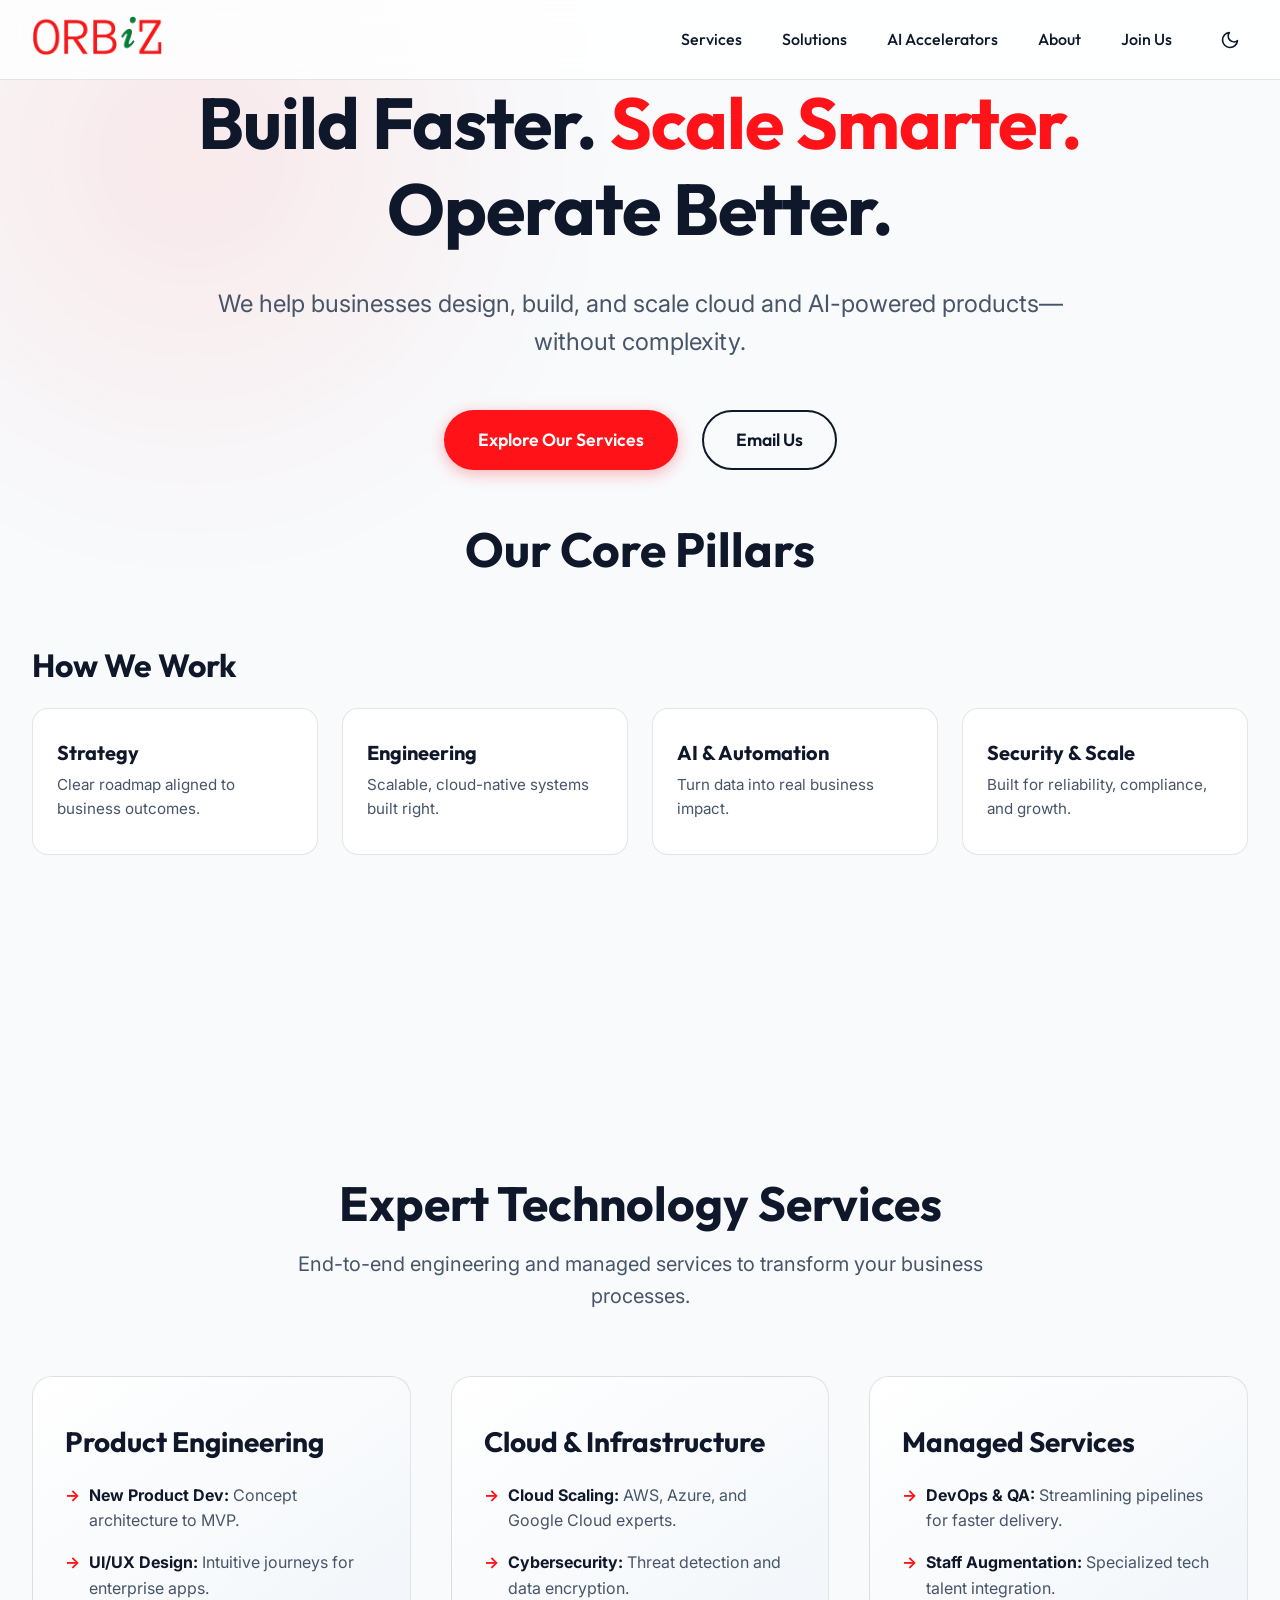
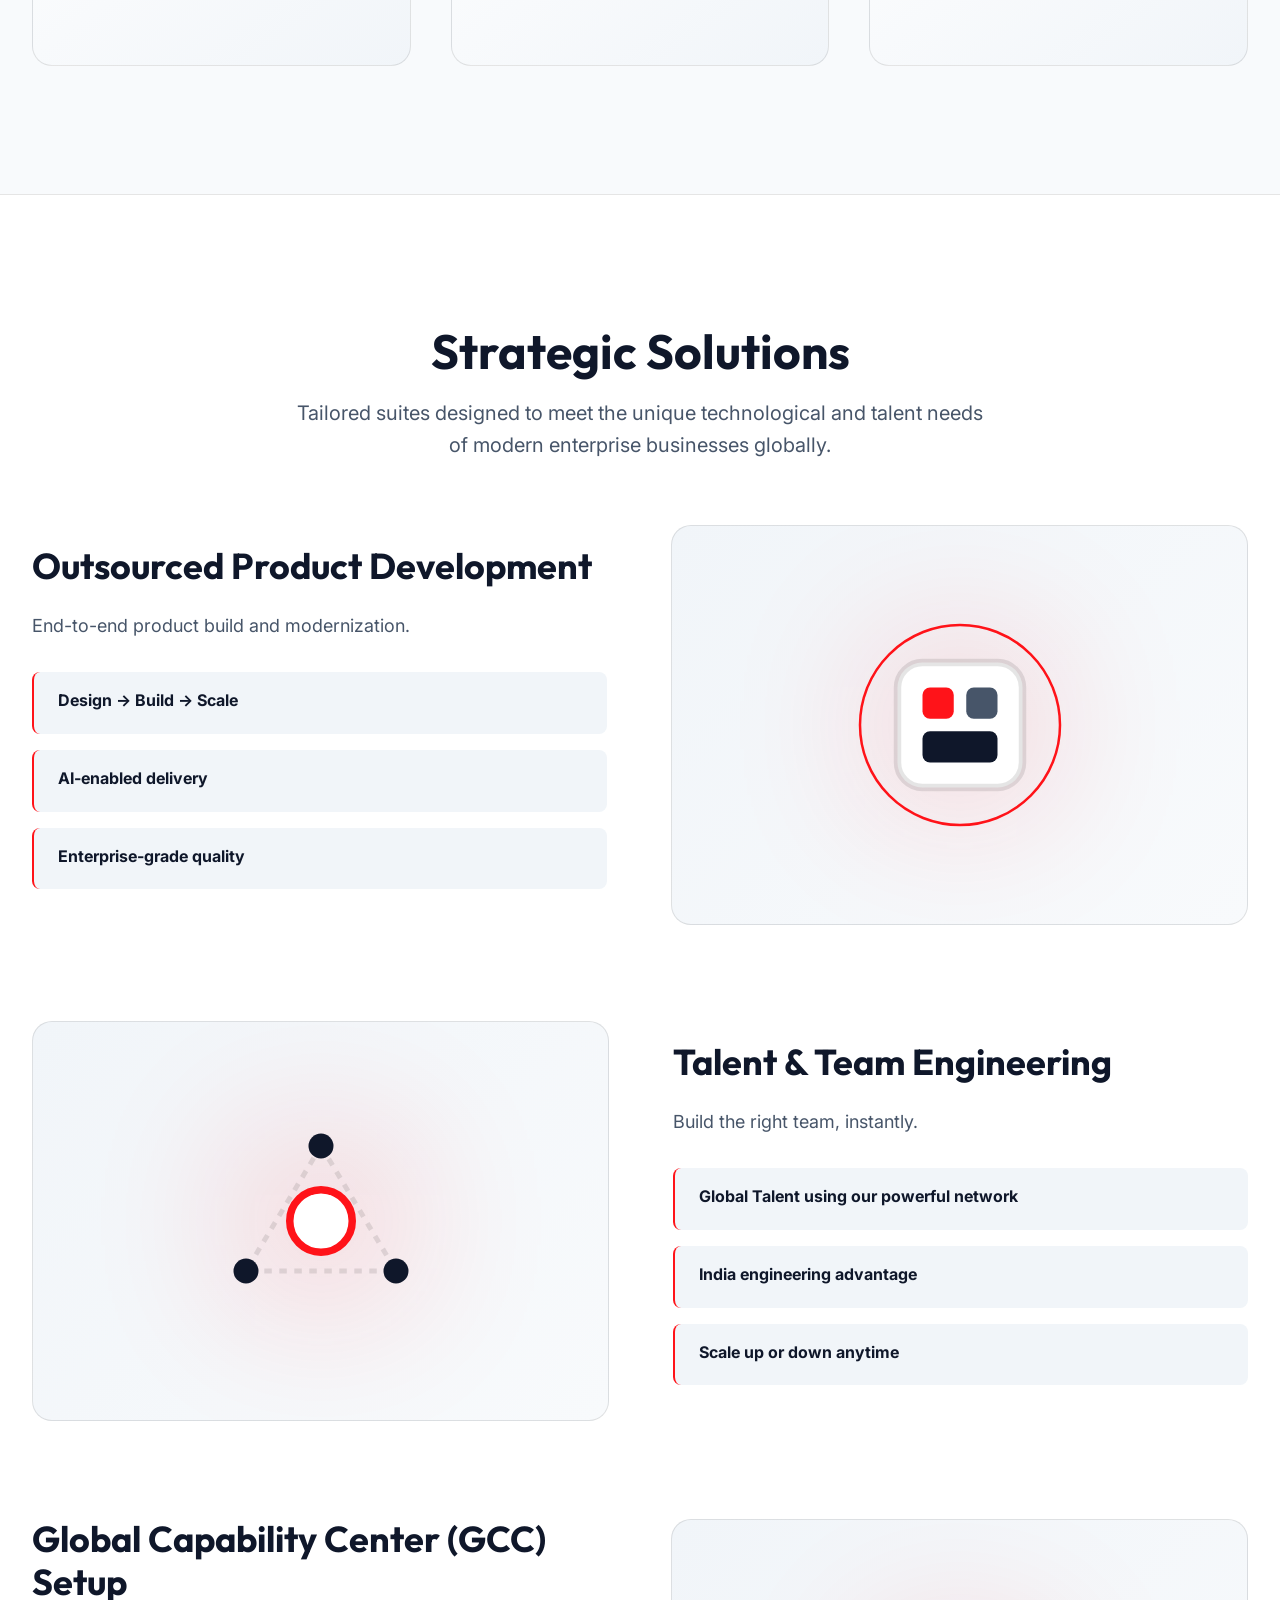
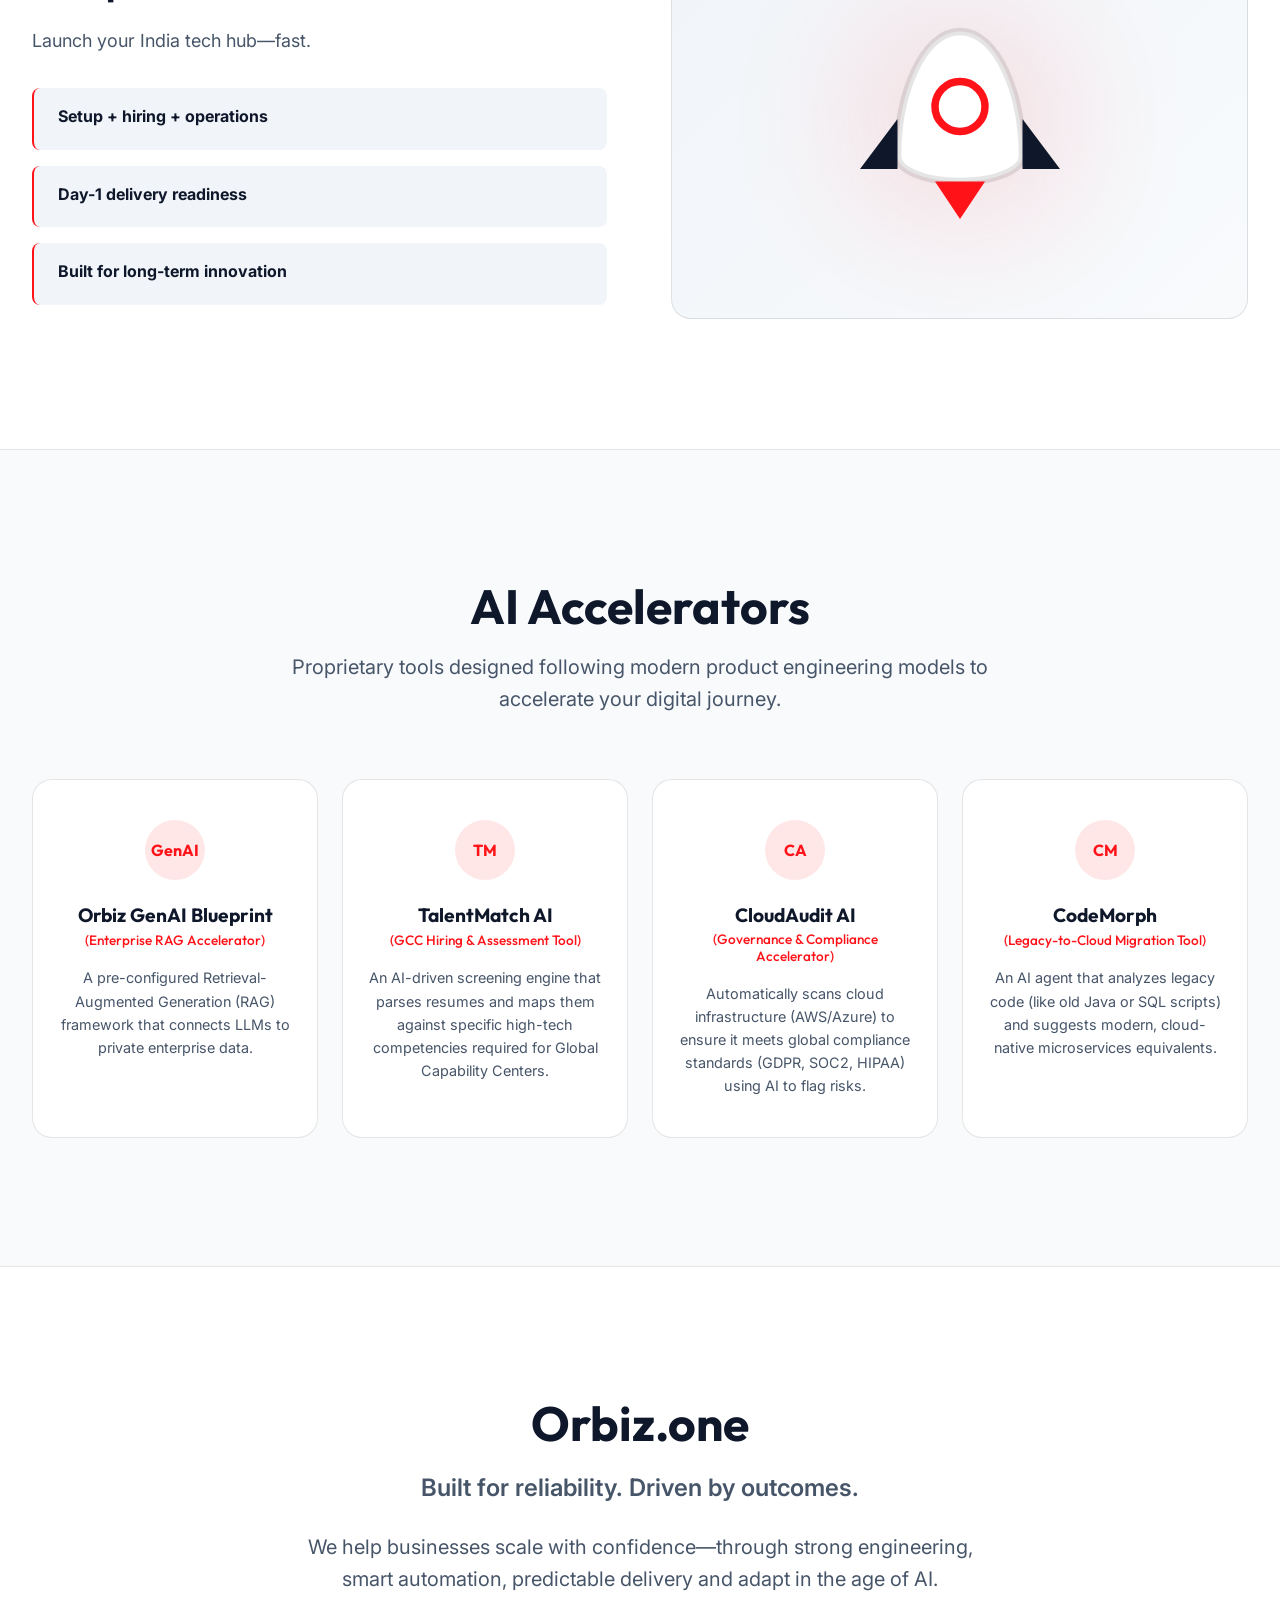
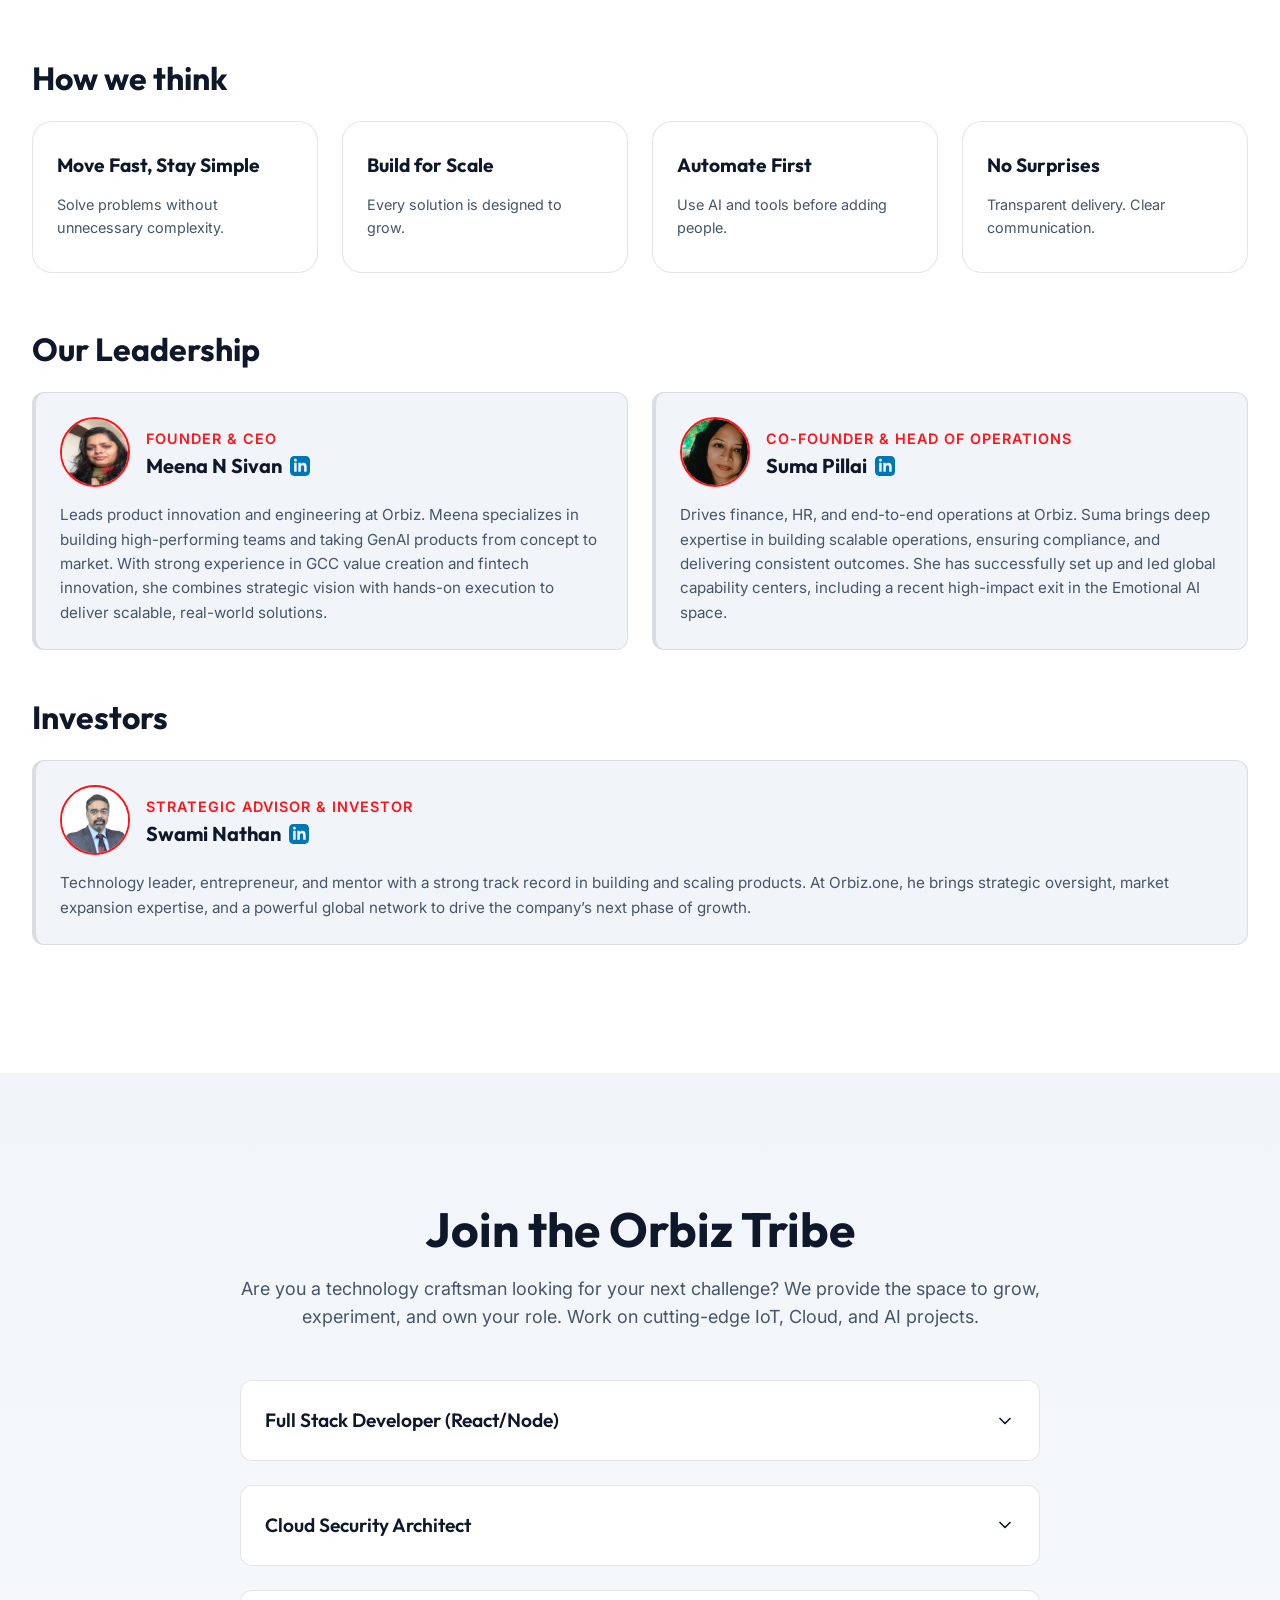
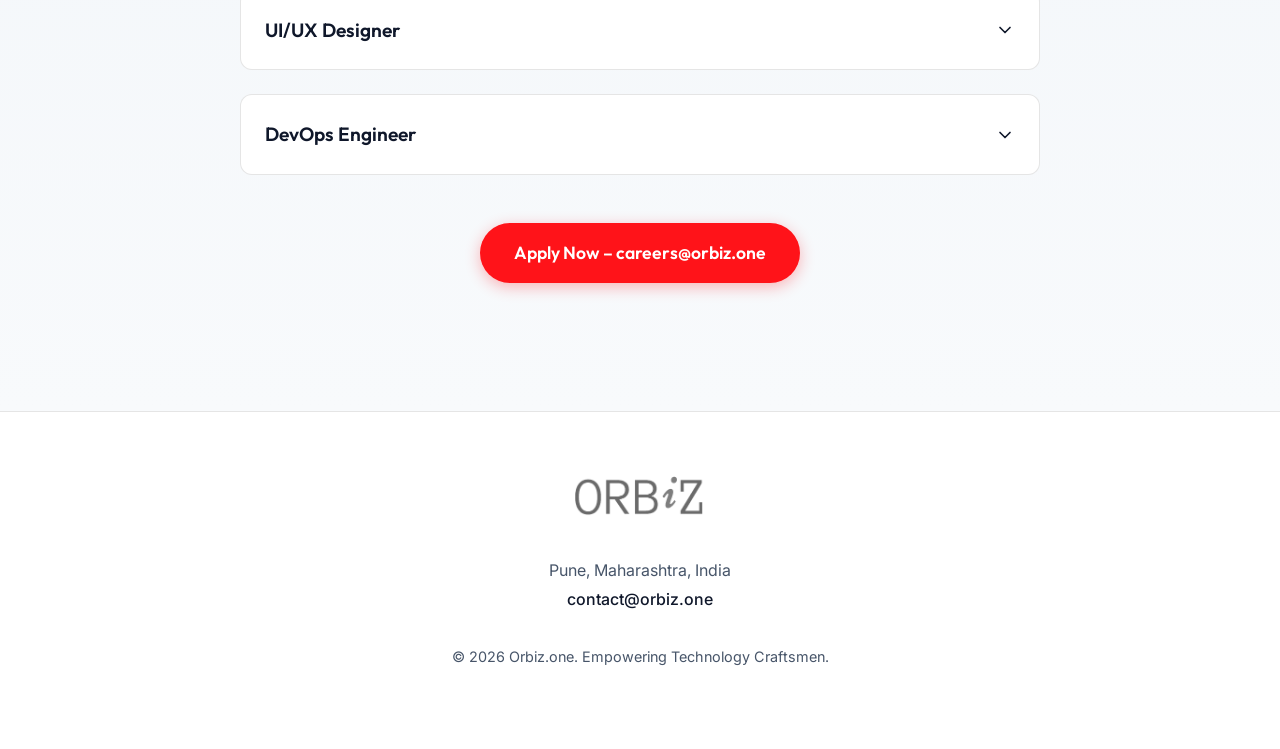
==== index.html @ d1147ce9 "Update index.html" ====
<!DOCTYPE html>
<html lang="en">

<head>
  <meta charset="UTF-8" />
  <meta name="viewport" content="width=device-width, initial-scale=1.0" />
  <title>Orbiz.one - Empowering Digital & Operational Excellence</title>
  <meta name="description"
    content="Orbiz.one is a specialist technology and consulting firm dedicated to helping enterprises realize their digital potential." />

  <link rel="preconnect" href="https://fonts.googleapis.com">
  <link rel="preconnect" href="https://fonts.gstatic.com" crossorigin>
  <link
    href="https://fonts.googleapis.com/css2?family=Inter:wght@300;400;500;600&family=Outfit:wght@400;500;700;800&display=swap"
    rel="stylesheet">

  <style>
    :root {
      /* Default Light Theme */
      --brand-red: #ff1319;
      --brand-red-glow: rgba(255, 19, 25, 0.15);
      --bg-color: #f8fafc;
      --surface-color-1: #ffffff;
      --surface-color-2: #f1f5f9;

      --text-main: #0f172a;
      --text-muted: #475569;
      --text-inverse: #ffffff;

      --border-color: rgba(0, 0, 0, 0.1);
      --nav-bg: rgba(255, 255, 255, 0.85);
      --nav-bg-scrolled: rgba(255, 255, 255, 0.98);
      --shadow-color: rgba(0, 0, 0, 0.08);

      --font-heading: 'Outfit', sans-serif;
      --font-body: 'Inter', sans-serif;
      --nav-height: 80px;
      --transition: all 0.3s cubic-bezier(0.25, 0.8, 0.25, 1);
    }

    [data-theme="dark"] {
      /* Dark Theme */
      --brand-red-glow: rgba(255, 19, 25, 0.4);
      --bg-color: #0d0f12;
      --surface-color-1: #161a22;
      --surface-color-2: #1e2430;

      --text-main: #f3f4f6;
      --text-muted: #9ca3af;
      --text-inverse: #0f172a;

      --border-color: rgba(255, 255, 255, 0.05);
      --nav-bg: rgba(13, 15, 18, 0.8);
      --nav-bg-scrolled: rgba(13, 15, 18, 0.95);
      --shadow-color: rgba(0, 0, 0, 0.3);
    }

    * {
      margin: 0;
      padding: 0;
      box-sizing: border-box;
    }

    html {
      scroll-behavior: smooth;
    }

    body {
      font-family: var(--font-body);
      background-color: var(--bg-color);
      color: var(--text-main);
      line-height: 1.6;
      overflow-x: hidden;
      transition: background-color 0.3s ease, color 0.3s ease;
    }

    h1,
    h2,
    h3,
    h4,
    .brand-font {
      font-family: var(--font-heading);
      font-weight: 700;
      line-height: 1.2;
      color: var(--text-main);
    }

    a {
      text-decoration: none;
      color: inherit;
    }

    ul {
      list-style: none;
    }

    p {
      color: var(--text-muted);
      font-size: 1.125rem;
      margin-bottom: 1rem;
    }

    .container {
      max-width: 1280px;
      margin: 0 auto;
      padding: 0 2rem;
    }

    .bg-gradient {
      position: absolute;
      top: 0;
      left: 0;
      width: 100%;
      height: 100%;
      z-index: -1;
      overflow: hidden;
      pointer-events: none;
    }

    .bg-gradient::before {
      content: '';
      position: absolute;
      top: -20%;
      left: -10%;
      width: 50%;
      height: 70%;
      background: radial-gradient(circle, var(--brand-red-glow) 0%, transparent 70%);
      filter: blur(120px);
      opacity: 0.8;
    }

    .text-red {
      color: var(--brand-red) !important;
    }

    .section-title {
      font-size: 3rem;
      text-align: center;
      margin-bottom: 1rem;
    }

    .section-subtitle {
      text-align: center;
      max-width: 700px;
      margin: 0 auto 4rem auto;
      font-size: 1.25rem;
    }

    .btn {
      display: inline-flex;
      align-items: center;
      justify-content: center;
      padding: 0.875rem 2rem;
      border-radius: 50px;
      font-family: var(--font-heading);
      font-weight: 600;
      font-size: 1.1rem;
      cursor: pointer;
      transition: var(--transition);
      border: 2px solid transparent;
    }

    .btn-primary {
      background-color: var(--brand-red);
      color: white;
      box-shadow: 0 4px 15px rgba(255, 19, 25, 0.3);
    }

    .btn-primary:hover {
      background-color: transparent;
      border-color: var(--brand-red);
      color: var(--brand-red);
      box-shadow: 0 0 20px rgba(255, 19, 25, 0.5);
    }

    .btn-outline {
      background-color: transparent;
      border-color: var(--text-main);
      color: var(--text-main);
    }

    .btn-outline:hover {
      background-color: var(--text-main);
      color: var(--text-inverse);
    }

    .btn-icon {
      background: none;
      border: none;
      color: var(--text-main);
      cursor: pointer;
      display: flex;
      align-items: center;
      padding: 0.5rem;
      border-radius: 50%;
      transition: background 0.3s ease;
    }

    .btn-icon:hover {
      background: var(--surface-color-2);
    }

    /* Nav */
    header {
      position: fixed;
      top: 0;
      left: 0;
      width: 100%;
      height: var(--nav-height);
      display: flex;
      align-items: center;
      background: var(--nav-bg);
      backdrop-filter: blur(12px);
      -webkit-backdrop-filter: blur(12px);
      z-index: 1000;
      border-bottom: 1px solid var(--border-color);
      transition: var(--transition);
    }

    header.scrolled {
      height: 70px;
      background: var(--nav-bg-scrolled);
      box-shadow: 0 4px 30px var(--shadow-color);
    }

    .nav-container {
      display: flex;
      justify-content: space-between;
      align-items: center;
      width: 100%;
    }

    .logo img {
      height: 40px;
      border-radius: 4px;
    }

    .nav-links {
      display: flex;
      gap: 2.5rem;
      align-items: center;
    }

    .nav-links a {
      font-family: var(--font-heading);
      font-size: 1rem;
      font-weight: 500;
      position: relative;
      transition: color 0.3s ease;
      color: var(--text-main);
    }

    .nav-links a:hover {
      color: var(--brand-red);
    }

    .nav-links a::after {
      content: '';
      position: absolute;
      width: 0;
      height: 2px;
      bottom: -6px;
      left: 0;
      background-color: var(--brand-red);
      transition: width 0.3s ease;
    }

    .nav-links a:hover::after {
      width: 100%;
    }

    .nav-toggle {
      display: none;
      font-size: 1.5rem;
      cursor: pointer;
      color: var(--text-main);
    }

    section {
      padding: 8rem 0;
      position: relative;
    }

    /* Hero */
    #hero {
      min-height: 100vh;
      display: flex;
      align-items: center;
      padding-top: var(--nav-height);
      text-align: center;
    }

    .hero-content {
      max-width: 900px;
      margin: 0 auto;
      z-index: 10;
    }

    .hero-title {
      font-size: 4.5rem;
      margin-bottom: 2rem;
      letter-spacing: -1px;
    }

    .hero-subtitle {
      font-size: 1.5rem;
      margin-bottom: 3rem;
      color: var(--text-muted);
    }

    .hero-actions {
      display: flex;
      justify-content: center;
      gap: 1.5rem;
    }

    .pillars-grid {
      display: grid;
      grid-template-columns: repeat(3, 1fr);
      gap: 2rem;
      margin-top: 5rem;
      z-index: 10;
    }

    .pillar-card {
      background: var(--surface-color-1);
      border: 1px solid var(--border-color);
      border-radius: 16px;
      padding: 2.5rem 2rem;
      text-align: left;
      transition: var(--transition);
      position: relative;
      overflow: hidden;
    }

    .pillar-card::before {
      content: '';
      position: absolute;
      top: 0;
      left: 0;
      width: 100%;
      height: 4px;
      background: var(--brand-red);
      transform: scaleX(0);
      transform-origin: left;
      transition: transform 0.4s ease;
    }

    .pillar-card:hover {
      transform: translateY(-10px);
      box-shadow: 0 10px 40px var(--shadow-color);
      background: var(--surface-color-2);
    }

    .pillar-card:hover::before {
      transform: scaleX(1);
    }

    .pillar-card h3 {
      font-size: 1.5rem;
      margin-bottom: 1rem;
    }

    /* Services */
    .services-grid {
      display: grid;
      grid-template-columns: repeat(auto-fit, minmax(320px, 1fr));
      gap: 2.5rem;
    }

    .service-card {
      background: linear-gradient(145deg, var(--surface-color-1), var(--surface-color-2));
      border: 1px solid var(--border-color);
      padding: 3rem 2rem;
      border-radius: 20px;
      transition: var(--transition);
    }

    .service-card:hover {
      transform: translateY(-5px);
      border-color: rgba(255, 19, 25, 0.3);
      box-shadow: 0 20px 40px var(--shadow-color);
    }

    .service-card h3 {
      font-size: 1.75rem;
      margin-bottom: 1.5rem;
    }

    .service-list li {
      margin-bottom: 1rem;
      padding-left: 1.5rem;
      position: relative;
      color: var(--text-muted);
    }

    .service-list li::before {
      content: '→';
      position: absolute;
      left: 0;
      top: 0;
      color: var(--brand-red);
      font-weight: bold;
    }

    .service-list li strong {
      color: var(--text-main);
    }

    /* Solutions */
    #solutions {
      background-color: var(--surface-color-1);
      border-top: 1px solid var(--border-color);
      border-bottom: 1px solid var(--border-color);
    }

    .solution-item {
      display: flex;
      align-items: center;
      gap: 4rem;
      margin-bottom: 6rem;
    }

    .solution-item:last-child {
      margin-bottom: 0;
    }

    .solution-item:nth-child(even) {
      flex-direction: row-reverse;
    }

    .solution-content {
      flex: 1;
    }

    .solution-content h3 {
      font-size: 2.25rem;
      margin-bottom: 1.5rem;
    }

    .solution-features {
      margin-top: 2rem;
    }

    .solution-features li {
      background: var(--surface-color-2);
      padding: 1rem 1.5rem;
      border-radius: 8px;
      margin-bottom: 1rem;
      border-left: 2px solid var(--brand-red);
    }

    .solution-features li strong {
      color: var(--text-main);
      display: block;
      margin-bottom: 0.25rem;
    }

    .solution-visual {
      flex: 1;
      height: 400px;
      background: linear-gradient(135deg, var(--surface-color-2), var(--bg-color));
      border-radius: 20px;
      border: 1px solid var(--border-color);
      display: flex;
      align-items: center;
      justify-content: center;
      position: relative;
      overflow: hidden;
    }

    .solution-visual::after {
      content: '';
      position: absolute;
      width: 150px;
      height: 150px;
      background: var(--brand-red);
      filter: blur(80px);
      opacity: 0.2;
    }

    .solution-number {
      font-size: 10rem;
      font-family: var(--font-heading);
      font-weight: 800;
      color: var(--border-color);
    }

    /* Products */
    .products-grid {
      display: grid;
      grid-template-columns: repeat(3, 1fr);
      gap: 2rem;
    }

    .product-card {
      text-align: center;
      padding: 4rem 2rem;
      background: var(--surface-color-1);
      border: 1px solid var(--border-color);
      border-radius: 20px;
      position: relative;
      transition: var(--transition);
      z-index: 1;
    }

    .product-card::before {
      content: '';
      position: absolute;
      top: 0;
      left: 0;
      width: 100%;
      height: 100%;
      background: radial-gradient(circle at top, rgba(255, 19, 25, 0.05), transparent 70%);
      border-radius: 20px;
      z-index: -1;
      opacity: 0;
      transition: var(--transition);
    }

    .product-card:hover {
      transform: translateY(-10px);
    }

    .product-card:hover::before {
      opacity: 1;
    }

    .product-icon {
      width: 70px;
      height: 70px;
      background: rgba(255, 19, 25, 0.1);
      color: var(--brand-red);
      border-radius: 50%;
      display: flex;
      align-items: center;
      justify-content: center;
      margin: 0 auto 2rem auto;
      font-size: 1.5rem;
      font-weight: 700;
      font-family: var(--font-heading);
    }

    .product-card h3 {
      font-size: 1.5rem;
      margin-bottom: 1rem;
    }

    /* About */
    #about {
      background-color: var(--surface-color-1);
      border-top: 1px solid var(--border-color);
    }

    .about-grid {
      display: grid;
      grid-template-columns: 1fr 1fr;
      gap: 4rem;
      align-items: center;
    }

    .leadership-list {
      display: flex;
      flex-direction: column;
      gap: 1.5rem;
    }

    .leader-card {
      background: var(--surface-color-2);
      padding: 1.5rem;
      border-radius: 12px;
      border-left: 4px solid var(--brand-red);
      border: 1px solid var(--border-color);
      border-left-width: 4px;
    }

    .leader-card h4 {
      font-size: 1.25rem;
      margin-bottom: 0.5rem;
    }

    .leader-card span {
      color: var(--brand-red);
      font-size: 0.9rem;
      font-weight: 600;
      text-transform: uppercase;
      letter-spacing: 1px;
      display: block;
      margin-bottom: 0.5rem;
    }

    /* Careers */
    #careers {
      background: linear-gradient(to bottom, var(--surface-color-2), var(--bg-color));
      text-align: center;
      padding: 8rem 0;
    }

    .careers-content {
      max-width: 800px;
      margin: 0 auto;
    }

    .jobs-grid {
      display: grid;
      grid-template-columns: 1fr;
      gap: 1.5rem;
      margin: 3rem 0;
    }

    .job-card {
      background: var(--surface-color-1);
      padding: 1.5rem;
      border-radius: 12px;
      font-family: var(--font-heading);
      font-weight: 600;
      font-size: 1.2rem;
      border: 1px solid var(--border-color);
      transition: var(--transition);
      color: var(--text-main);
    }

    .job-card:hover {
      border-color: var(--brand-red);
      background: rgba(255, 19, 25, 0.05);
    }

    /* Footer */
    footer {
      background: var(--surface-color-1);
      padding: 4rem 0;
      border-top: 1px solid var(--border-color);
      text-align: center;
    }

    .footer-content {
      display: flex;
      flex-direction: column;
      align-items: center;
      gap: 2rem;
    }

    .footer-logo img {
      height: 40px;
      opacity: 0.8;
      filter: grayscale(100%);
      transition: var(--transition);
    }

    [data-theme="dark"] .footer-logo img {
      filter: grayscale(100%) invert(1);
    }

    /* Basic invert for dark mode if logo is dark */
    .footer-logo img:hover {
      filter: grayscale(0%);
      opacity: 1;
    }

    .footer-bottom {
      margin-top: 2rem;
      color: var(--text-muted);
      font-size: 0.9rem;
    }

    .fade-up {
      opacity: 0;
      transform: translateY(40px);
      transition: opacity 0.8s ease, transform 0.8s ease;
    }

    .fade-up.visible {
      opacity: 1;
      transform: translateY(0);
    }

    .four-col-grid {
      display: grid;
      grid-template-columns: repeat(4, 1fr);
      gap: 1.5rem;
    }

    @media (max-width: 992px) {
      .four-col-grid {
        grid-template-columns: repeat(2, 1fr);
      }

      .hero-title {
        font-size: 3.5rem;
      }

      .pillars-grid,
      .about-grid,
      .solution-item,
      .products-grid {
        grid-template-columns: 1fr;
      }

      .solution-item:nth-child(even) {
        flex-direction: column;
      }

      .solution-item {
        flex-direction: column;
        gap: 2rem;
      }

      .solution-visual {
        width: 100%;
        height: 300px;
      }
    }

    @media (max-width: 768px) {
      .four-col-grid {
        grid-template-columns: 1fr;
      }

      .nav-links {
        position: absolute;
        top: var(--nav-height);
        left: 0;
        width: 100%;
        background: var(--surface-color-1);
        flex-direction: column;
        align-items: center;
        gap: 1.5rem;
        padding: 2rem 0;
        transform: translateY(-150%);
        opacity: 0;
        transition: var(--transition);
        border-bottom: 1px solid var(--border-color);
      }

      .nav-links.active {
        transform: translateY(0);
        opacity: 1;
      }

      .nav-toggle {
        display: block;
      }

      .hero-title {
        font-size: 2.75rem;
      }

      .hero-actions {
        flex-direction: column;
      }

      .jobs-grid {
        grid-template-columns: 1fr;
      }
    }

    .job-card {
      cursor: pointer;
      text-align: left;
    }

    .job-card-header {
      display: flex;
      justify-content: space-between;
      align-items: center;
      transition: color 0.3s;
    }

    .job-card:hover .job-card-header {
      color: var(--brand-red);
    }

    .job-expand-icon {
      transition: transform 0.3s ease;
    }

    .job-card.active .job-expand-icon {
      transform: rotate(180deg);
    }

    .job-details {
      max-height: 0;
      overflow: hidden;
      opacity: 0;
      transition: all 0.4s ease;
      text-align: left;
      font-family: var(--font-body);
      font-weight: 400;
      font-size: 0.95rem;
    }

    .job-card.active .job-details {
      max-height: 2500px;
      opacity: 1;
      margin-top: 1.5rem;
      padding-top: 1.5rem;
      border-top: 1px solid var(--border-color);
    }

    .jd-section {
      margin-top: 1.25rem;
    }

    .jd-section h5 {
      font-size: 1.1rem;
      margin-bottom: 0.5rem;
      font-family: var(--font-heading);
      color: var(--text-main);
    }

    .jd-section ul {
      padding-left: 1.5rem;
      margin-top: 0.5rem;
    }

    .jd-section li {
      margin-bottom: 0.5rem;
      color: var(--text-muted);
    }

    .jd-section p {
      color: var(--text-muted);
    }
  </style>
</head>

<body>

  <header id="navbar">
    <div class="container nav-container">
      <a href="#hero" class="logo">
        <img src="Orbiz-logo-Transparent.png" alt="Orbiz.one Logo" />
      </a>
      <nav class="nav-links" id="navLinks">
        <a href="#services">Services</a>
        <a href="#solutions">Solutions</a>
        <a href="#products">AI Accelerators</a>
        <a href="#about">About</a>
        <a href="#careers">Join Us</a>
        <button id="themeToggle" class="btn-icon" aria-label="Toggle Theme">
          <svg id="moonIcon" xmlns="http://www.w3.org/2000/svg" width="20" height="20" viewBox="0 0 24 24" fill="none"
            stroke="currentColor" stroke-width="2" stroke-linecap="round" stroke-linejoin="round">
            <path d="M21 12.79A9 9 0 1 1 11.21 3 7 7 0 0 0 21 12.79z"></path>
          </svg>
          <svg id="sunIcon" style="display:none;" xmlns="http://www.w3.org/2000/svg" width="20" height="20"
            viewBox="0 0 24 24" fill="none" stroke="currentColor" stroke-width="2" stroke-linecap="round"
            stroke-linejoin="round">
            <circle cx="12" cy="12" r="5"></circle>
            <line x1="12" y1="1" x2="12" y2="3"></line>
            <line x1="12" y1="21" x2="12" y2="23"></line>
            <line x1="4.22" y1="4.22" x2="5.64" y2="5.64"></line>
            <line x1="18.36" y1="18.36" x2="19.78" y2="19.78"></line>
            <line x1="1" y1="12" x2="3" y2="12"></line>
            <line x1="21" y1="12" x2="23" y2="12"></line>
            <line x1="4.22" y1="19.78" x2="5.64" y2="18.36"></line>
            <line x1="18.36" y1="5.64" x2="19.78" y2="4.22"></line>
          </svg>
        </button>
      </nav>
      <div class="nav-toggle" id="mobileMenuBtn">☰</div>
    </div>
  </header>

  <main>
    <!-- HERO SECTION -->
    <section id="hero">
      <div class="bg-gradient"></div>
      <div class="container">
        <div class="hero-content fade-up">
          <h1 class="hero-title">Build Faster.<span class="text-red"> Scale Smarter.</span> Operate Better.</h1>
          <p class="hero-subtitle">We help businesses design, build, and scale cloud and AI-powered products—without
            complexity.</p>
          <div class="hero-actions">
            <a href="#services" class="btn btn-primary">Explore Our Services</a>
            <a href="mailto:contact@orbiz.one" class="btn btn-outline">Email Us</a>
          </div>
        </div>
        <br />
        <br />

        <h2 class="section-title fade-up">Our Core Pillars</h2>



        <br /><br />
        <h3 class="brand-font fade-up" style="font-size: 2rem; margin-bottom: 1.5rem; text-align: left;">How We Work
        </h3>
        <div class="four-col-grid fade-up" style="margin-bottom: 4rem;">
          <div class="pillar-card" style="padding: 2rem 1.5rem;">
            <h4 style="font-size: 1.25rem; margin-bottom: 0.5rem; font-family: var(--font-heading);">Strategy</h4>
            <p style="font-size: 0.95rem; margin-bottom: 0;">Clear roadmap aligned to business outcomes.</p>
          </div>
          <div class="pillar-card" style="padding: 2rem 1.5rem;">
            <h4 style="font-size: 1.25rem; margin-bottom: 0.5rem; font-family: var(--font-heading);">Engineering</h4>
            <p style="font-size: 0.95rem; margin-bottom: 0;">Scalable, cloud-native systems built right.</p>
          </div>
          <div class="pillar-card" style="padding: 2rem 1.5rem;">
            <h4 style="font-size: 1.25rem; margin-bottom: 0.5rem; font-family: var(--font-heading);">AI & Automation
            </h4>
            <p style="font-size: 0.95rem; margin-bottom: 0;">Turn data into real business impact.</p>
          </div>
          <div class="pillar-card" style="padding: 2rem 1.5rem;">
            <h4 style="font-size: 1.25rem; margin-bottom: 0.5rem; font-family: var(--font-heading);">Security & Scale
            </h4>
            <p style="font-size: 0.95rem; margin-bottom: 0;">Built for reliability, compliance, and growth.</p>
          </div>
        </div>
      </div>
    </section>

    <!-- SERVICES SECTION -->
    <section id="services">
      <div class="container">
        <h2 class="section-title fade-up">Expert Technology Services</h2>
        <p class="section-subtitle fade-up">End-to-end engineering and managed services to transform your business
          processes.</p>

        <div class="services-grid fade-up">
          <div class="service-card">
            <h3>Product Engineering</h3>
            <ul class="service-list">
              <li><strong>New Product Dev:</strong> Concept architecture to MVP.</li>
              <li><strong>UI/UX Design:</strong> Intuitive journeys for enterprise apps.</li>
            </ul>
          </div>
          <div class="service-card">
            <h3>Cloud & Infrastructure</h3>
            <ul class="service-list">
              <li><strong>Cloud Scaling:</strong> AWS, Azure, and Google Cloud experts.</li>
              <li><strong>Cybersecurity:</strong> Threat detection and data encryption.</li>
            </ul>
          </div>
          <div class="service-card">
            <h3>Managed Services</h3>
            <ul class="service-list">
              <li><strong>DevOps & QA:</strong> Streamlining pipelines for faster delivery.</li>
              <li><strong>Staff Augmentation:</strong> Specialized tech talent integration.</li>
            </ul>
          </div>
        </div>
      </div>
    </section>

    <!-- SOLUTIONS SECTION -->
    <section id="solutions">
      <div class="container">
        <h2 class="section-title fade-up">Strategic Solutions</h2>
        <p class="section-subtitle fade-up">Tailored suites designed to meet the unique technological and talent needs
          of modern enterprise businesses globally.</p>

        <div class="solution-item fade-up">
          <div class="solution-content">
            <h3>Outsourced Product Development</h3>
            <p>End-to-end product build and modernization.</p>
            <ul class="solution-features">
              <li><strong>Design &rarr; Build &rarr; Scale</strong></li>
              <li><strong>AI-enabled delivery</strong></li>
              <li><strong>Enterprise-grade quality</strong></li>
            </ul>
          </div>
          <div class="solution-visual">
            <svg width="250" height="250" viewBox="0 0 200 200" xmlns="http://www.w3.org/2000/svg" style="z-index: 2;">
              <style>
                @keyframes float {
                  0% {
                    transform: translateY(0px);
                  }

                  50% {
                    transform: translateY(-15px);
                  }

                  100% {
                    transform: translateY(0px);
                  }
                }

                @keyframes pulse-ring {
                  0% {
                    opacity: 0;
                    transform: scale(0.8);
                  }

                  50% {
                    opacity: 0.5;
                  }

                  100% {
                    opacity: 0;
                    transform: scale(1.5);
                  }
                }

                .g-float {
                  animation: float 6s ease-in-out infinite;
                  transform-origin: center;
                }

                .g-pulse {
                  transform-origin: center;
                  animation: pulse-ring 4s cubic-bezier(0.215, 0.61, 0.355, 1) infinite;
                }
              </style>
              <circle cx="100" cy="100" r="80" fill="none" stroke="var(--brand-red)" stroke-width="2" class="g-pulse" />
              <g class="g-float">
                <rect x="50" y="50" width="100" height="100" rx="20" fill="var(--surface-color-1)"
                  stroke="var(--border-color)" stroke-width="6" />
                <rect x="70" y="70" width="25" height="25" rx="6" fill="var(--brand-red)" />
                <rect x="105" y="70" width="25" height="25" rx="6" fill="var(--text-muted)" />
                <rect x="70" y="105" width="60" height="25" rx="6" fill="var(--text-main)" />
              </g>
            </svg>
          </div>
        </div>

        <div class="solution-item fade-up">
          <div class="solution-content">
            <h3>Talent & Team Engineering</h3>
            <p>Build the right team, instantly.</p>
            <ul class="solution-features">
              <li><strong>Global Talent using our powerful network</strong></li>
              <li><strong>India engineering advantage</strong></li>
              <li><strong>Scale up or down anytime</strong></li>
            </ul>
          </div>
          <div class="solution-visual">
            <svg width="250" height="250" viewBox="0 0 200 200" xmlns="http://www.w3.org/2000/svg" style="z-index: 2;">
              <style>
                @keyframes node-pulse {
                  0% {
                    r: 10;
                    fill: var(--text-main);
                  }

                  50% {
                    r: 15;
                    fill: var(--brand-red);
                  }

                  100% {
                    r: 10;
                    fill: var(--text-main);
                  }
                }

                @keyframes dash {
                  0% {
                    stroke-dashoffset: 20;
                  }

                  100% {
                    stroke-dashoffset: 0;
                  }
                }

                .n1 {
                  animation: node-pulse 3s infinite 0s;
                  transform-origin: center;
                }

                .n2 {
                  animation: node-pulse 3s infinite 1s;
                  transform-origin: center;
                }

                .n3 {
                  animation: node-pulse 3s infinite 2s;
                  transform-origin: center;
                }

                .link {
                  stroke-dasharray: 6, 6;
                  animation: dash 2s linear infinite;
                }
              </style>
              <path d="M100 40 L160 140 L40 140 Z" fill="none" stroke="var(--border-color)" stroke-width="4"
                class="link" />
              <circle cx="100" cy="40" r="10" fill="var(--text-main)" class="n1" />
              <circle cx="160" cy="140" r="10" fill="var(--text-main)" class="n2" />
              <circle cx="40" cy="140" r="10" fill="var(--text-main)" class="n3" />
              <circle cx="100" cy="100" r="25" fill="var(--surface-color-1)" stroke="var(--brand-red)"
                stroke-width="6" />
            </svg>
          </div>
        </div>

        <div class="solution-item fade-up">
          <div class="solution-content">
            <h3>Global Capability Center (GCC) Setup</h3>
            <p>Launch your India tech hub—fast.</p>
            <ul class="solution-features">
              <li><strong>Setup + hiring + operations</strong></li>
              <li><strong>Day-1 delivery readiness</strong></li>
              <li><strong>Built for long-term innovation</strong></li>
            </ul>
          </div>
          <div class="solution-visual">
            <svg width="250" height="250" viewBox="0 0 200 200" xmlns="http://www.w3.org/2000/svg" style="z-index: 2;">
              <style>
                @keyframes launch {
                  0% {
                    transform: translate(0px, 0px);
                  }

                  50% {
                    transform: translate(5px, -15px);
                  }

                  100% {
                    transform: translate(0px, 0px);
                  }
                }

                @keyframes exhaust {
                  0% {
                    transform: scale(1);
                    opacity: 0.8;
                  }

                  100% {
                    transform: scale(1.5) translateY(10px);
                    opacity: 0;
                  }
                }

                .rocket {
                  animation: launch 3s ease-in-out infinite;
                }

                .flame {
                  animation: exhaust 0.4s ease-out infinite alternate;
                  transform-origin: center bottom;
                }
              </style>
              <g class="rocket">
                <path
                  d="M100 30 C130 30 150 80 150 130 C150 140 130 150 100 150 C70 150 50 140 50 130 C50 80 70 30 100 30 Z"
                  fill="var(--surface-color-1)" stroke="var(--border-color)" stroke-width="6" />
                <circle cx="100" cy="90" r="20" fill="transparent" stroke="var(--brand-red)" stroke-width="6" />
                <path d="M50 100 L20 140 L50 140 Z" fill="var(--text-main)" />
                <path d="M150 100 L180 140 L150 140 Z" fill="var(--text-main)" />
                <path d="M80 150 L100 180 L120 150 Z" fill="var(--brand-red)" class="flame" />
              </g>
            </svg>
          </div>
        </div>
      </div>
    </section>

    <!-- PRODUCTS SECTION -->
    <section id="products">
      <div class="container">
        <h2 class="section-title fade-up">AI Accelerators</h2>
        <p class="section-subtitle fade-up">Proprietary tools designed following modern product engineering models to
          accelerate your digital journey.</p>

        <div class="four-col-grid fade-up">
          <div class="product-card" style="padding: 2.5rem 1.5rem;">
            <div class="product-icon" style="font-size: 1rem; width: 60px; height: 60px; margin-bottom: 1.5rem;">GenAI
            </div>
            <h3 style="font-size: 1.2rem; margin-bottom: 1rem;">Orbiz GenAI Blueprint <br><span
                style="font-size: 0.85rem; color: var(--brand-red); font-weight: 500; display: inline-block; margin-top: 0.25rem;">(Enterprise
                RAG Accelerator)</span></h3>
            <p style="font-size: 0.9rem; margin-bottom: 0;">A pre-configured Retrieval-Augmented Generation (RAG)
              framework that connects LLMs to private enterprise data.</p>
          </div>
          <div class="product-card" style="padding: 2.5rem 1.5rem;">
            <div class="product-icon" style="font-size: 1rem; width: 60px; height: 60px; margin-bottom: 1.5rem;">TM
            </div>
            <h3 style="font-size: 1.2rem; margin-bottom: 1rem;">TalentMatch AI <br><span
                style="font-size: 0.85rem; color: var(--brand-red); font-weight: 500; display: inline-block; margin-top: 0.25rem;">(GCC
                Hiring & Assessment Tool)</span></h3>
            <p style="font-size: 0.9rem; margin-bottom: 0;">An AI-driven screening engine that parses resumes and maps
              them against specific high-tech competencies required for Global Capability Centers.</p>
          </div>
          <div class="product-card" style="padding: 2.5rem 1.5rem;">
            <div class="product-icon" style="font-size: 1rem; width: 60px; height: 60px; margin-bottom: 1.5rem;">CA
            </div>
            <h3 style="font-size: 1.2rem; margin-bottom: 1rem;">CloudAudit AI <br><span
                style="font-size: 0.85rem; color: var(--brand-red); font-weight: 500; display: inline-block; margin-top: 0.25rem;">(Governance
                & Compliance Accelerator)</span></h3>
            <p style="font-size: 0.9rem; margin-bottom: 0;">Automatically scans cloud infrastructure (AWS/Azure) to
              ensure it meets global compliance standards (GDPR, SOC2, HIPAA) using AI to flag risks.</p>
          </div>
          <div class="product-card" style="padding: 2.5rem 1.5rem;">
            <div class="product-icon" style="font-size: 1rem; width: 60px; height: 60px; margin-bottom: 1.5rem;">CM
            </div>
            <h3 style="font-size: 1.2rem; margin-bottom: 1rem;">CodeMorph <br><span
                style="font-size: 0.85rem; color: var(--brand-red); font-weight: 500; display: inline-block; margin-top: 0.25rem;">(Legacy-to-Cloud
                Migration Tool)</span></h3>
            <p style="font-size: 0.9rem; margin-bottom: 0;">An AI agent that analyzes legacy code (like old Java or SQL
              scripts) and suggests modern, cloud-native microservices equivalents.</p>
          </div>
        </div>
      </div>
    </section>

    <!-- ABOUT SECTION -->
    <section id="about">
      <div class="container">
        <h2 class="section-title fade-up">Orbiz.one</h2>
        <p class="section-title fade-up" style="font-size: 1.5rem; font-weight: 600; margin-bottom: 1.5rem;"> Built for
          reliability. Driven by outcomes.</p>
        <p class="section-subtitle fade-up"> We help businesses scale with confidence—through strong engineering, smart
          automation, predictable delivery and adapt in the age of AI.</p>

        <div style="display: block;">
          <div class="about-text fade-up">
            <h3 class="brand-font" style="font-size: 2rem; margin-bottom: 1.5rem;">How we think</h3>
            <div class="four-col-grid fade-up" style="margin-top: 1.5rem; margin-bottom: 2rem;">
              <div class="product-card" style="padding: 2rem 1.5rem; text-align: left;">
                <h4 style="font-size: 1.2rem; margin-bottom: 1rem; font-family: var(--font-heading);">Move Fast, Stay
                  Simple</h4>
                <p style="font-size: 0.9rem; margin-bottom: 0;">Solve problems without unnecessary complexity.</p>
              </div>

              <div class="product-card" style="padding: 2rem 1.5rem; text-align: left;">
                <h4 style="font-size: 1.2rem; margin-bottom: 1rem; font-family: var(--font-heading);">Build for Scale
                </h4>
                <p style="font-size: 0.9rem; margin-bottom: 0;">Every solution is designed to grow.</p>
              </div>

              <div class="product-card" style="padding: 2rem 1.5rem; text-align: left;">
                <h4 style="font-size: 1.2rem; margin-bottom: 1rem; font-family: var(--font-heading);">Automate First
                </h4>
                <p style="font-size: 0.9rem; margin-bottom: 0;">Use AI and tools before adding people.</p>
              </div>

              <div class="product-card" style="padding: 2rem 1.5rem; text-align: left;">
                <h4 style="font-size: 1.2rem; margin-bottom: 1rem; font-family: var(--font-heading);">No Surprises</h4>
                <p style="font-size: 0.9rem; margin-bottom: 0;">Transparent delivery. Clear communication.</p>
              </div>
            </div>

            <br>
            <h3 class="brand-font" style="font-size: 2rem; margin-bottom: 1.5rem;">Our Leadership</h3>
            <div class="leadership-list"
              style="flex-direction: row; gap: 1.5rem; margin-bottom: 3rem; flex-wrap: wrap;">
              <div class="leader-card" style="flex: 1; min-width: 280px;">
                <div style="display: flex; align-items: center; gap: 1rem; margin-bottom: 1rem;">
                  <img src="Profile photo Meena.jpeg" alt="Meena N Sivan"
                    style="width: 70px; height: 70px; border-radius: 50%; object-fit: cover; border: 2px solid var(--brand-red);">
                  <div>
                    <span style="margin-bottom: 0.25rem;">Founder & CEO</span>
                    <h4 style="margin-bottom: 0; display: flex; align-items: center; gap: 0.5rem;">
                      Meena N Sivan
                      <a href="https://www.linkedin.com/in/meenasivan/" target="_blank" rel="noopener noreferrer"
                        style="color: #0077b5; display: inline-flex; transition: opacity 0.3s;">
                        <svg xmlns="http://www.w3.org/2000/svg" width="20" height="20" viewBox="0 0 24 24"
                          fill="currentColor">
                          <path
                            d="M19 0h-14c-2.761 0-5 2.239-5 5v14c0 2.761 2.239 5 5 5h14c2.762 0 5-2.239 5-5v-14c0-2.761-2.238-5-5-5zm-11 19h-3v-11h3v11zm-1.5-12.268c-.966 0-1.75-.79-1.75-1.764s.784-1.764 1.75-1.764 1.75.79 1.75 1.764-.783 1.764-1.75 1.764zm13.5 12.268h-3v-5.604c0-3.368-4-3.113-4 0v5.604h-3v-11h3v1.765c1.396-2.586 7-2.777 7 2.476v6.759z" />
                        </svg>
                      </a>
                    </h4>
                  </div>
                </div>
                <p style="margin-bottom:0; font-size: 0.95rem;">Leads product innovation and engineering at Orbiz. Meena
                  specializes in building high-performing teams and taking GenAI products from concept to market. With
                  strong experience in GCC value creation and fintech innovation, she combines strategic vision with
                  hands-on execution to deliver scalable, real-world solutions.</p>
              </div>
              <div class="leader-card" style="flex: 1; min-width: 280px;">
                <div style="display: flex; align-items: center; gap: 1rem; margin-bottom: 1rem;">
                  <img src="Profile photo Suma.jpeg" alt="Suma Pillai"
                    style="width: 70px; height: 70px; border-radius: 50%; object-fit: cover; border: 2px solid var(--brand-red);">
                  <div>
                    <span style="margin-bottom: 0.25rem;">Co-Founder & Head of Operations</span>
                    <h4 style="margin-bottom: 0; display: flex; align-items: center; gap: 0.5rem;">
                      Suma Pillai
                      <a href="https://www.linkedin.com/in/suma-pillai/" target="_blank" rel="noopener noreferrer"
                        style="color: #0077b5; display: inline-flex; transition: opacity 0.3s;">
                        <svg xmlns="http://www.w3.org/2000/svg" width="20" height="20" viewBox="0 0 24 24"
                          fill="currentColor">
                          <path
                            d="M19 0h-14c-2.761 0-5 2.239-5 5v14c0 2.761 2.239 5 5 5h14c2.762 0 5-2.239 5-5v-14c0-2.761-2.238-5-5-5zm-11 19h-3v-11h3v11zm-1.5-12.268c-.966 0-1.75-.79-1.75-1.764s.784-1.764 1.75-1.764 1.75.79 1.75 1.764-.783 1.764-1.75 1.764zm13.5 12.268h-3v-5.604c0-3.368-4-3.113-4 0v5.604h-3v-11h3v1.765c1.396-2.586 7-2.777 7 2.476v6.759z" />
                        </svg>
                      </a>
                    </h4>
                  </div>
                </div>
                <p style="margin-bottom:0; font-size: 0.95rem;">Drives finance, HR, and end-to-end operations at Orbiz.
                  Suma brings deep expertise in building scalable operations, ensuring compliance, and delivering
                  consistent outcomes. She has successfully set up and led global capability centers, including a recent
                  high-impact exit in the Emotional AI space.</p>
              </div>
            </div>

            <h3 class="brand-font" style="font-size: 2rem; margin-bottom: 1.5rem;">Investors</h3>
            <div class="leadership-list" style="margin-top: 1.5rem;">
              <div class="leader-card">
                <div style="display: flex; align-items: center; gap: 1rem; margin-bottom: 1rem;">
                  <img src="Profile photo Swami.jpeg" alt="Swami Nathan"
                    style="width: 70px; height: 70px; border-radius: 50%; object-fit: cover; border: 2px solid var(--brand-red);">
                  <div>
                    <span style="margin-bottom: 0.25rem;">Strategic Advisor & Investor</span>
                    <h4 style="margin-bottom: 0; display: flex; align-items: center; gap: 0.5rem;">
                      Swami Nathan
                      <a href="https://www.linkedin.com/in/2swami/" target="_blank" rel="noopener noreferrer"
                        style="color: #0077b5; display: inline-flex; transition: opacity 0.3s;">
                        <svg xmlns="http://www.w3.org/2000/svg" width="20" height="20" viewBox="0 0 24 24"
                          fill="currentColor">
                          <path
                            d="M19 0h-14c-2.761 0-5 2.239-5 5v14c0 2.761 2.239 5 5 5h14c2.762 0 5-2.239 5-5v-14c0-2.761-2.238-5-5-5zm-11 19h-3v-11h3v11zm-1.5-12.268c-.966 0-1.75-.79-1.75-1.764s.784-1.764 1.75-1.764 1.75.79 1.75 1.764-.783 1.764-1.75 1.764zm13.5 12.268h-3v-5.604c0-3.368-4-3.113-4 0v5.604h-3v-11h3v1.765c1.396-2.586 7-2.777 7 2.476v6.759z" />
                        </svg>
                      </a>
                    </h4>
                  </div>
                </div>
                <p style="margin-bottom:0; font-size: 0.95rem;">Technology leader, entrepreneur, and mentor with a
                  strong track record in building and scaling products. At Orbiz.one, he brings strategic oversight,
                  market expansion expertise, and a powerful global network to drive the company’s next phase of growth.
                </p>
              </div>
            </div>
          </div>
        </div>
      </div>
    </section>

    <!-- CAREERS SECTION -->
    <section id="careers">
      <div class="container fade-up">
        <h2 class="section-title">Join the Orbiz Tribe</h2>
        <div class="careers-content">
          <p>Are you a technology craftsman looking for your next challenge? We provide the space to grow, experiment,
            and own your role. Work on cutting-edge IoT, Cloud, and AI projects.</p>

          <div class="jobs-grid">
            <div class="job-card" onclick="this.classList.toggle('active')">
              <div class="job-card-header">
                <span>Full Stack Developer (React/Node)</span>
                <svg class="job-expand-icon" xmlns="http://www.w3.org/2000/svg" width="20" height="20"
                  viewBox="0 0 24 24" fill="none" stroke="currentColor" stroke-width="2" stroke-linecap="round"
                  stroke-linejoin="round">
                  <polyline points="6 9 12 15 18 9"></polyline>
                </svg>
              </div>
              <div class="job-details" onclick="event.stopPropagation()">
                <p style="color: var(--brand-red); font-weight: 500;">Level: Senior (5+ years) &nbsp;|&nbsp; Focus:
                  Scalable Cloud Architectures</p>
                <div class="jd-section">
                  <h5>The Role:</h5>
                  <p>As a Senior Full Stack Developer, you will be the backbone of our product engineering team. You
                    aren’t just writing code; you are building the "AI Accelerators" and "Digital Blueprints" that power
                    our clients' transformation. You will take ownership of complex modules from database schema design
                    to responsive frontend implementation.</p>
                </div>
                <div class="jd-section">
                  <h5>Key Responsibilities:</h5>
                  <ul>
                    <li>Design and maintain high-performance, scalable web applications using the MERN/PERN stack.</li>
                    <li>Lead the development of Orbiz GenAI Blueprint integration (RAG-based systems).</li>
                    <li>Architect robust RESTful and GraphQL APIs to support multi-tenant cloud environments.</li>
                    <li>Mentor junior developers and conduct rigorous code reviews to maintain "Digital Craftsmanship"
                      standards.</li>
                  </ul>
                </div>
                <div class="jd-section">
                  <h5>Technical Requirements:</h5>
                  <ul>
                    <li><strong>Backend:</strong> Advanced Node.js (Express/Fastify), Typescript, and Microservices
                      architecture.</li>
                    <li><strong>Frontend:</strong> React.js (Hooks, Context API, Redux/Zustand) and modern CSS
                      frameworks (Tailwind/Styled Components).</li>
                    <li><strong>Database:</strong> Proficiency in PostgreSQL and NoSQL (MongoDB/Redis).</li>
                    <li><strong>Cloud:</strong> Experience deploying on AWS/Azure using Docker/Kubernetes.</li>
                  </ul>
                </div>
                <div style="margin-top: 2rem;">
                  <a href="mailto:careers@orbiz.one?subject=Application for Senior Full Stack Developer"
                    class="btn btn-primary" style="padding: 0.75rem 2rem; font-size: 0.95rem;">Apply for this Role
                    &rarr;</a>
                </div>
              </div>
            </div>
            <div class="job-card" onclick="this.classList.toggle('active')">
              <div class="job-card-header">
                <span>Cloud Security Architect</span>
                <svg class="job-expand-icon" xmlns="http://www.w3.org/2000/svg" width="20" height="20"
                  viewBox="0 0 24 24" fill="none" stroke="currentColor" stroke-width="2" stroke-linecap="round"
                  stroke-linejoin="round">
                  <polyline points="6 9 12 15 18 9"></polyline>
                </svg>
              </div>
              <div class="job-details" onclick="event.stopPropagation()">
                <p style="color: var(--brand-red); font-weight: 500;">Level: Senior (7+ years) &nbsp;|&nbsp; Focus:
                  Governance & GCC Compliance</p>
                <div class="jd-section">
                  <h5>The Role:</h5>
                  <p>In our mission to be a GCC Enabler, security is our top priority. You will be responsible for
                    designing the "SecureGuard" framework for our global clients. You will ensure that as companies
                    scale their operations into new territories, their data remains compliant with international
                    standards (GDPR, SOC2, HIPAA).</p>
                </div>
                <div class="jd-section">
                  <h5>Key Responsibilities:</h5>
                  <ul>
                    <li>Design and implement end-to-end security architectures for multi-cloud environments.</li>
                    <li>Automate security audits using CloudAudit AI tools to identify vulnerabilities in real-time.
                    </li>
                    <li>Define IAM (Identity & Access Management) policies and Zero Trust frameworks.</li>
                    <li>Act as a consultant for GCC clients to ensure their offshore units meet global security
                      benchmarks.</li>
                  </ul>
                </div>
                <div class="jd-section">
                  <h5>Technical Requirements:</h5>
                  <ul>
                    <li>Deep expertise in AWS Security Hub, Azure Sentinel, or Google Cloud Armor.</li>
                    <li>Expertise in Infrastructure as Code (Terraform/CloudFormation) with a "Security-as-Code"
                      mindset.</li>
                    <li><strong>Certifications:</strong> CISSP, CCSP, or AWS Certified Security Specialty.</li>
                    <li>Experience with DevSecOps pipelines and container security (Prisma Cloud/Aqua).</li>
                  </ul>
                </div>
                <div style="margin-top: 2rem;">
                  <a href="mailto:careers@orbiz.one?subject=Application for Senior Cloud Security Architect"
                    class="btn btn-primary" style="padding: 0.75rem 2rem; font-size: 0.95rem;">Apply for this Role
                    &rarr;</a>
                </div>
              </div>
            </div>
            <div class="job-card" onclick="this.classList.toggle('active')">
              <div class="job-card-header">
                <span>UI/UX Designer</span>
                <svg class="job-expand-icon" xmlns="http://www.w3.org/2000/svg" width="20" height="20"
                  viewBox="0 0 24 24" fill="none" stroke="currentColor" stroke-width="2" stroke-linecap="round"
                  stroke-linejoin="round">
                  <polyline points="6 9 12 15 18 9"></polyline>
                </svg>
              </div>
              <div class="job-details" onclick="event.stopPropagation()">
                <p style="color: var(--brand-red); font-weight: 500;">Level: Junior (1–3 years) &nbsp;|&nbsp; Focus:
                  User-Centric Enterprise Tools</p>
                <div class="jd-section">
                  <h5>The Role:</h5>
                  <p>We are looking for a creative thinker to help shape the visual identity of our internal products
                    and client solutions. You will work closely with the founders to turn complex operational workflows
                    into simple, elegant digital interfaces.</p>
                </div>
                <div class="jd-section">
                  <h5>Key Responsibilities:</h5>
                  <ul>
                    <li>Create wireframes, prototypes, and high-fidelity designs for enterprise dashboards (like
                      OpsPulse).</li>
                    <li>Conduct user research and usability testing to refine the user journey.</li>
                    <li>Maintain and expand the Orbiz.one design system to ensure brand consistency.</li>
                    <li>Collaborate with developers to ensure design feasibility and pixel-perfect implementation.</li>
                  </ul>
                </div>
                <div class="jd-section">
                  <h5>Technical Requirements:</h5>
                  <ul>
                    <li>Proficiency in Figma (primary), Adobe Creative Suite, and prototyping tools.</li>
                    <li>Strong understanding of typography, color theory (aligned with Orbiz branding), and grid
                      systems.</li>
                    <li>A portfolio demonstrating clean, functional UI for web and mobile apps.</li>
                    <li>Basic understanding of HTML/CSS to facilitate better handoffs to engineering.</li>
                  </ul>
                </div>
                <div style="margin-top: 2rem;">
                  <a href="mailto:careers@orbiz.one?subject=Application for UI/UX Designer" class="btn btn-primary"
                    style="padding: 0.75rem 2rem; font-size: 0.95rem;">Apply for this Role &rarr;</a>
                </div>
              </div>
            </div>
            <div class="job-card" onclick="this.classList.toggle('active')">
              <div class="job-card-header">
                <span>DevOps Engineer</span>
                <svg class="job-expand-icon" xmlns="http://www.w3.org/2000/svg" width="20" height="20"
                  viewBox="0 0 24 24" fill="none" stroke="currentColor" stroke-width="2" stroke-linecap="round"
                  stroke-linejoin="round">
                  <polyline points="6 9 12 15 18 9"></polyline>
                </svg>
              </div>
              <div class="job-details" onclick="event.stopPropagation()">
                <p style="color: var(--brand-red); font-weight: 500;">Level: Junior (1–3 years) &nbsp;|&nbsp; Focus:
                  Automation & CI/CD Excellence</p>
                <div class="jd-section">
                  <h5>The Role:</h5>
                  <p>Your goal is to ensure that "nothing breaks." As a Junior DevOps Engineer, you will support our
                    engineering teams by automating the deployment process and monitoring system health. You will play a
                    key role in our Cloud Scaling services.</p>
                </div>
                <div class="jd-section">
                  <h5>Key Responsibilities:</h5>
                  <ul>
                    <li>Manage and optimize CI/CD pipelines (GitHub Actions, Jenkins, or GitLab CI).</li>
                    <li>Monitor cloud infrastructure performance and set up automated alerts using Prometheus/Grafana.
                    </li>
                    <li>Assist in managing containerized environments using Docker.</li>
                    <li>Support the senior team in Infrastructure-as-Code (IaC) scripting and documentation.</li>
                  </ul>
                </div>
                <div class="jd-section">
                  <h5>Technical Requirements:</h5>
                  <ul>
                    <li>Hands-on experience with Linux administration and Shell scripting.</li>
                    <li>Familiarity with cloud providers (AWS/Azure/GCP).</li>
                    <li>Basic knowledge of Docker and Kubernetes orchestration.</li>
                    <li>Understand the "DevOps Culture"—emphasizing communication, integration, and collaboration.</li>
                  </ul>
                </div>
                <div style="margin-top: 2rem;">
                  <a href="mailto:careers@orbiz.one?subject=Application for DevOps Engineer" class="btn btn-primary"
                    style="padding: 0.75rem 2rem; font-size: 0.95rem;">Apply for this Role &rarr;</a>
                </div>
              </div>
            </div>
          </div>

          <a href="mailto:careers@orbiz.one" class="btn btn-primary">Apply Now – careers@orbiz.one</a>
        </div>
      </div>
    </section>
  </main>

  <footer>
    <div class="container footer-content">
      <a href="#hero" class="footer-logo">
        <img src="Orbiz-logo-Transparent.png" alt="Orbiz.one Logo" />
      </a>
      <div style="text-align: center; color: var(--text-muted); line-height: 1.8;">
        Pune, Maharashtra, India<br>
        <a href="mailto:contact@orbiz.one" style="color: var(--text-main); font-weight: 500; transition: color 0.3s;"
          onmouseover="this.style.color='var(--brand-red)'"
          onmouseout="this.style.color='var(--text-main)'">contact@orbiz.one</a>
      </div>
      <p class="footer-bottom" style="margin-top: 0;">© 2026 Orbiz.one. Empowering Technology Craftsmen.</p>
    </div>
  </footer>

  <script>
    // Theme Switcher
    const themeToggle = document.getElementById('themeToggle');
    const root = document.documentElement;
    const moonIcon = document.getElementById('moonIcon');
    const sunIcon = document.getElementById('sunIcon');

    // Check saved theme
    const savedTheme = localStorage.getItem('theme');
    if (savedTheme === 'dark') {
      root.setAttribute('data-theme', 'dark');
      moonIcon.style.display = 'none';
      sunIcon.style.display = 'block';
    }

    themeToggle.addEventListener('click', () => {
      if (root.getAttribute('data-theme') === 'dark') {
        root.removeAttribute('data-theme');
        localStorage.setItem('theme', 'light');
        moonIcon.style.display = 'block';
        sunIcon.style.display = 'none';
      } else {
        root.setAttribute('data-theme', 'dark');
        localStorage.setItem('theme', 'dark');
        moonIcon.style.display = 'none';
        sunIcon.style.display = 'block';
      }
    });

    // Mobile Menu Toggle
    const mobileMenuBtn = document.getElementById('mobileMenuBtn');
    const navLinks = document.getElementById('navLinks');

    mobileMenuBtn.addEventListener('click', () => {
      navLinks.classList.toggle('active');
    });

    // Close menu on link click
    navLinks.querySelectorAll('a').forEach(link => {
      link.addEventListener('click', () => {
        navLinks.classList.remove('active');
      });
    });

    // Navbar Scroll Effect
    const navbar = document.getElementById('navbar');
    window.addEventListener('scroll', () => {
      if (window.scrollY > 50) {
        navbar.classList.add('scrolled');
      } else {
        navbar.classList.remove('scrolled');
      }
    });

    // Scroll Animations (Intersection Observer)
    const fadeElements = document.querySelectorAll('.fade-up');

    const observerOptions = {
      root: null,
      rootMargin: '0px',
      threshold: 0.15
    };

    const observer = new IntersectionObserver((entries, observer) => {
      entries.forEach(entry => {
        if (entry.isIntersecting) {
          entry.target.classList.add('visible');
          observer.unobserve(entry.target);
        }
      });
    }, observerOptions);

    fadeElements.forEach(el => observer.observe(el));
  </script>
</body>

</html>
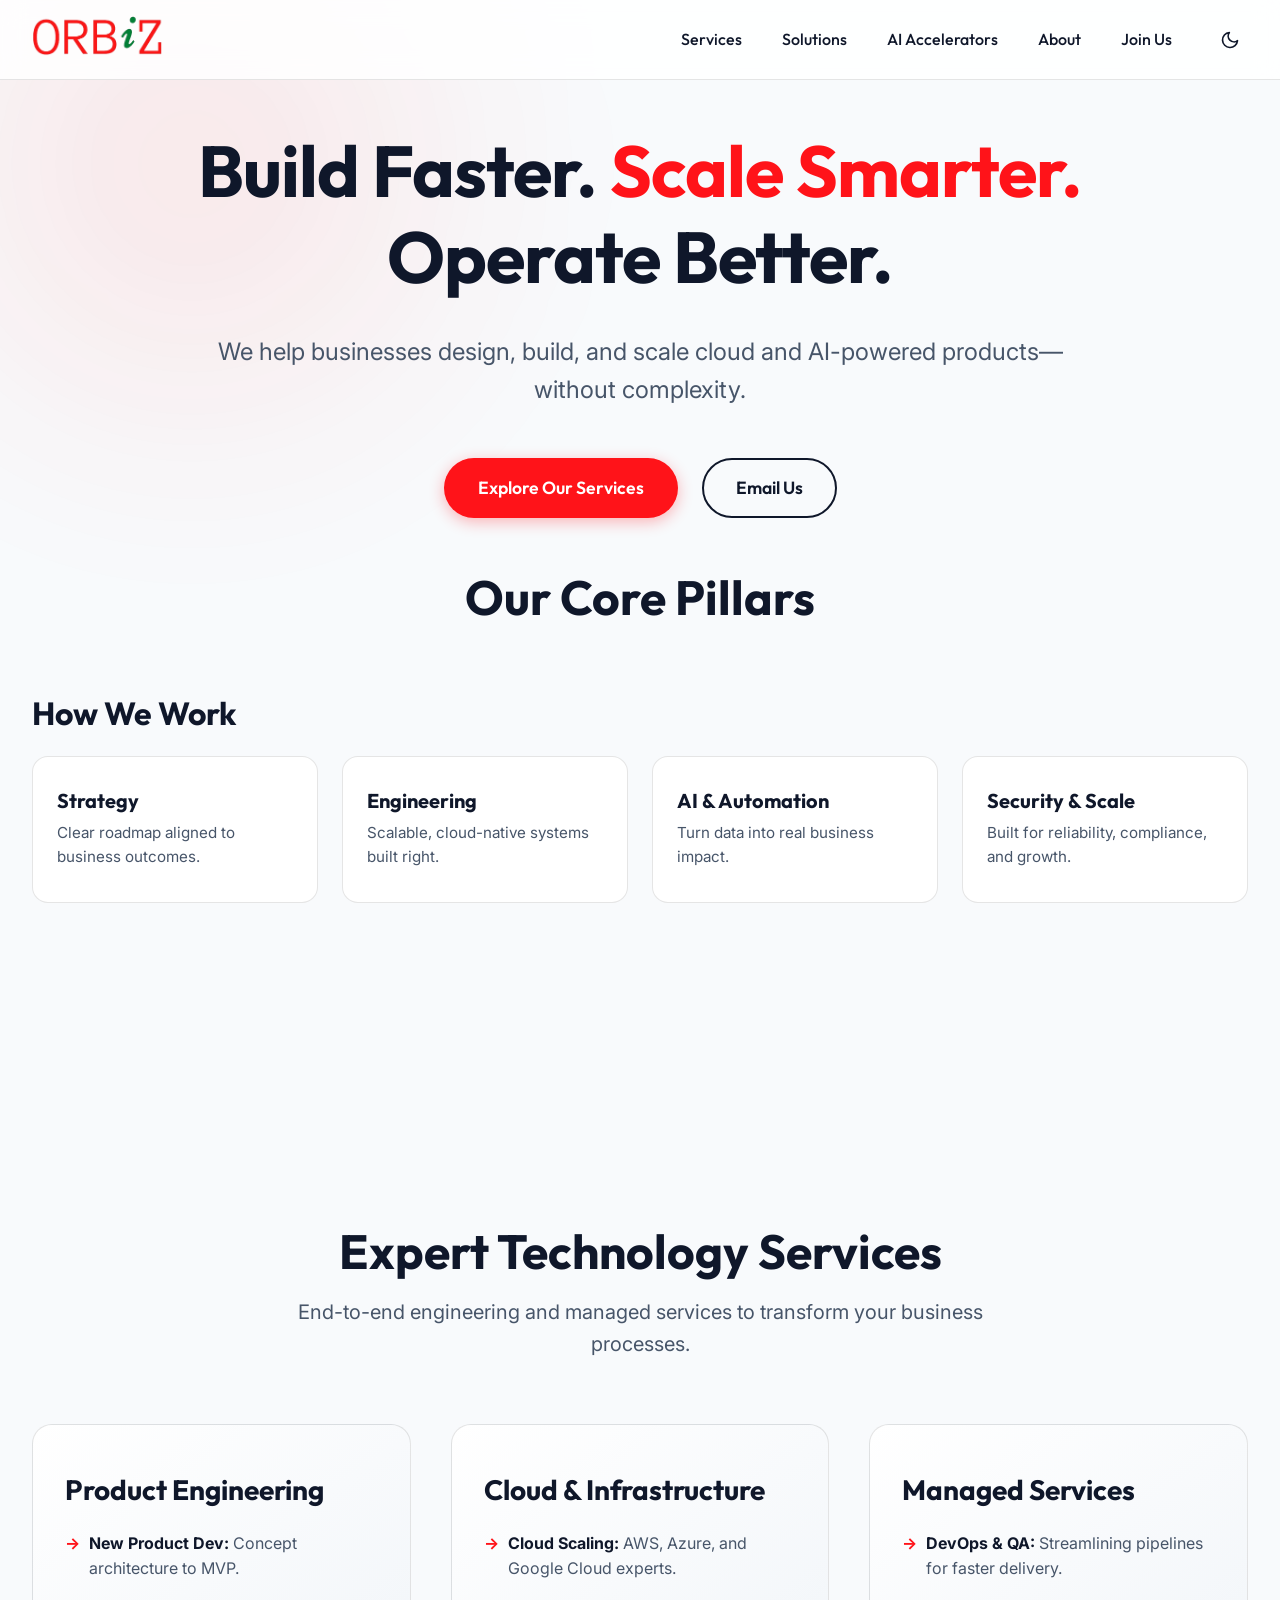
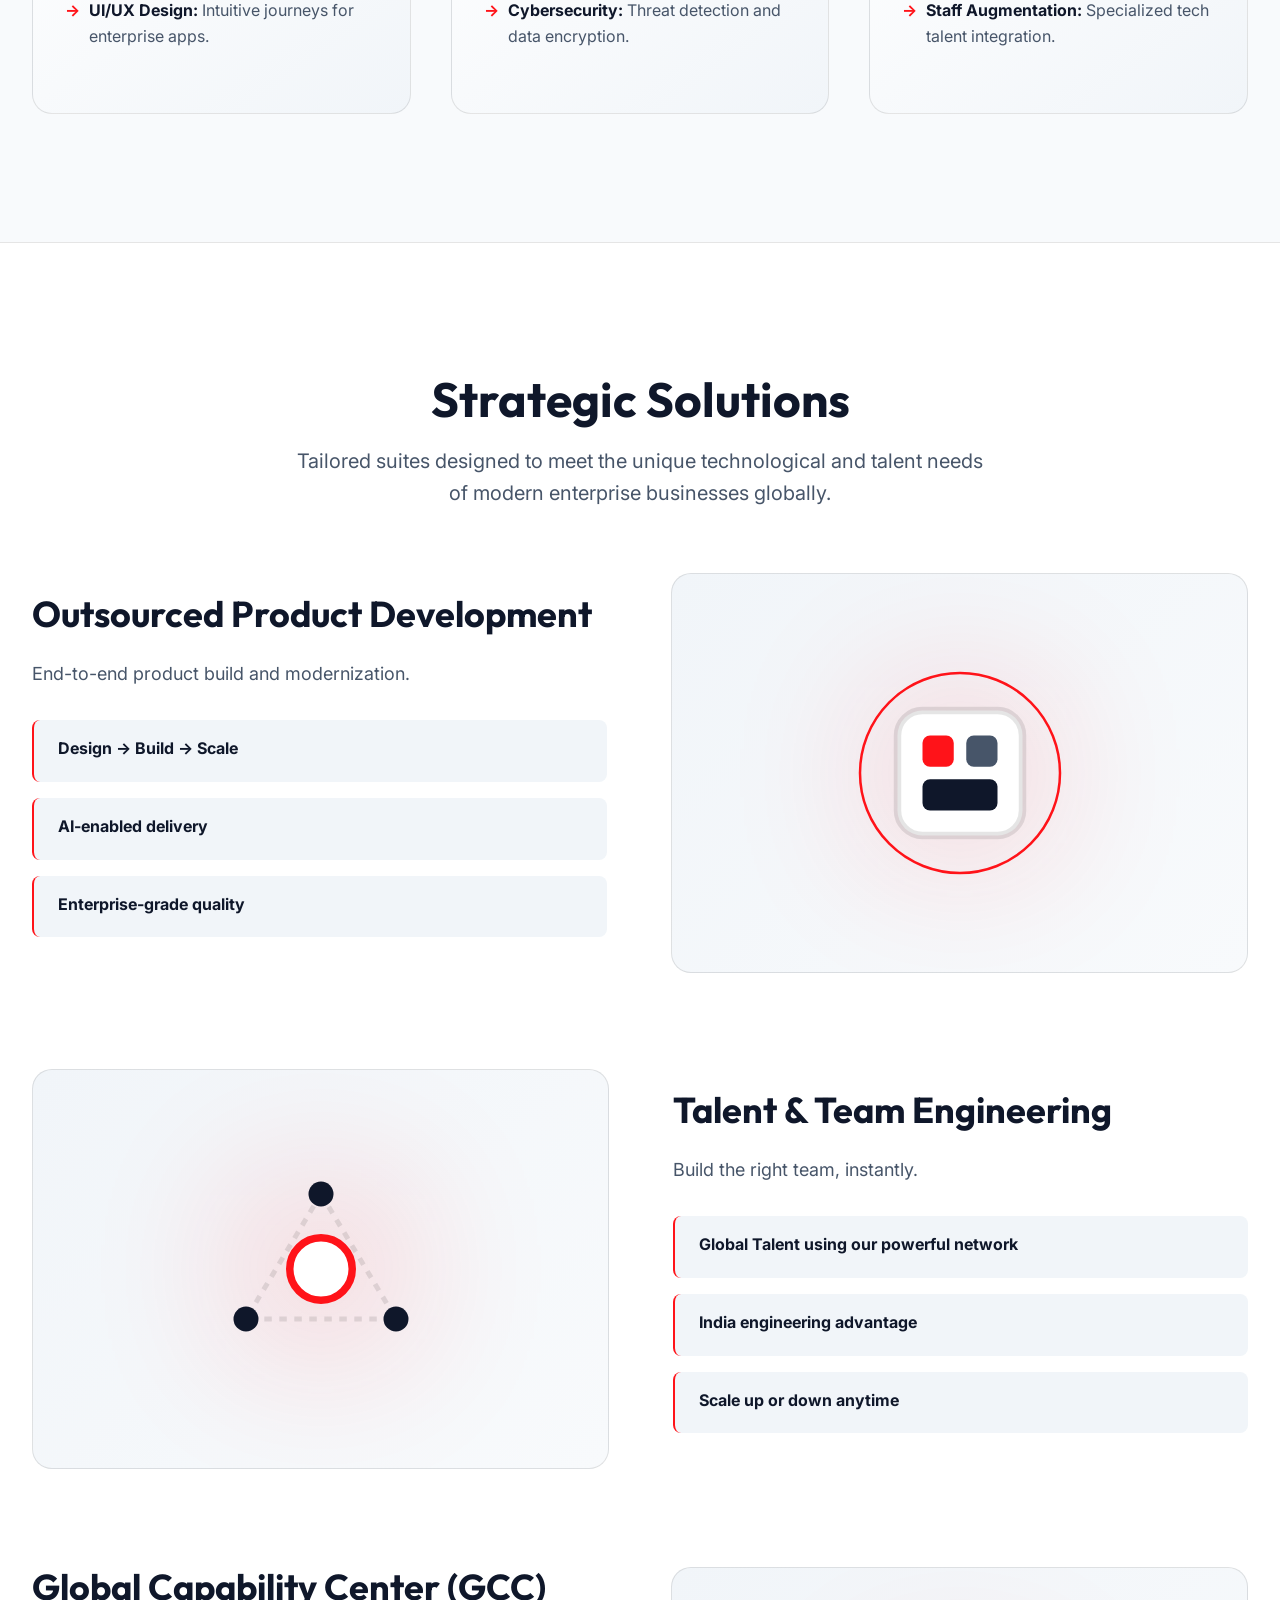
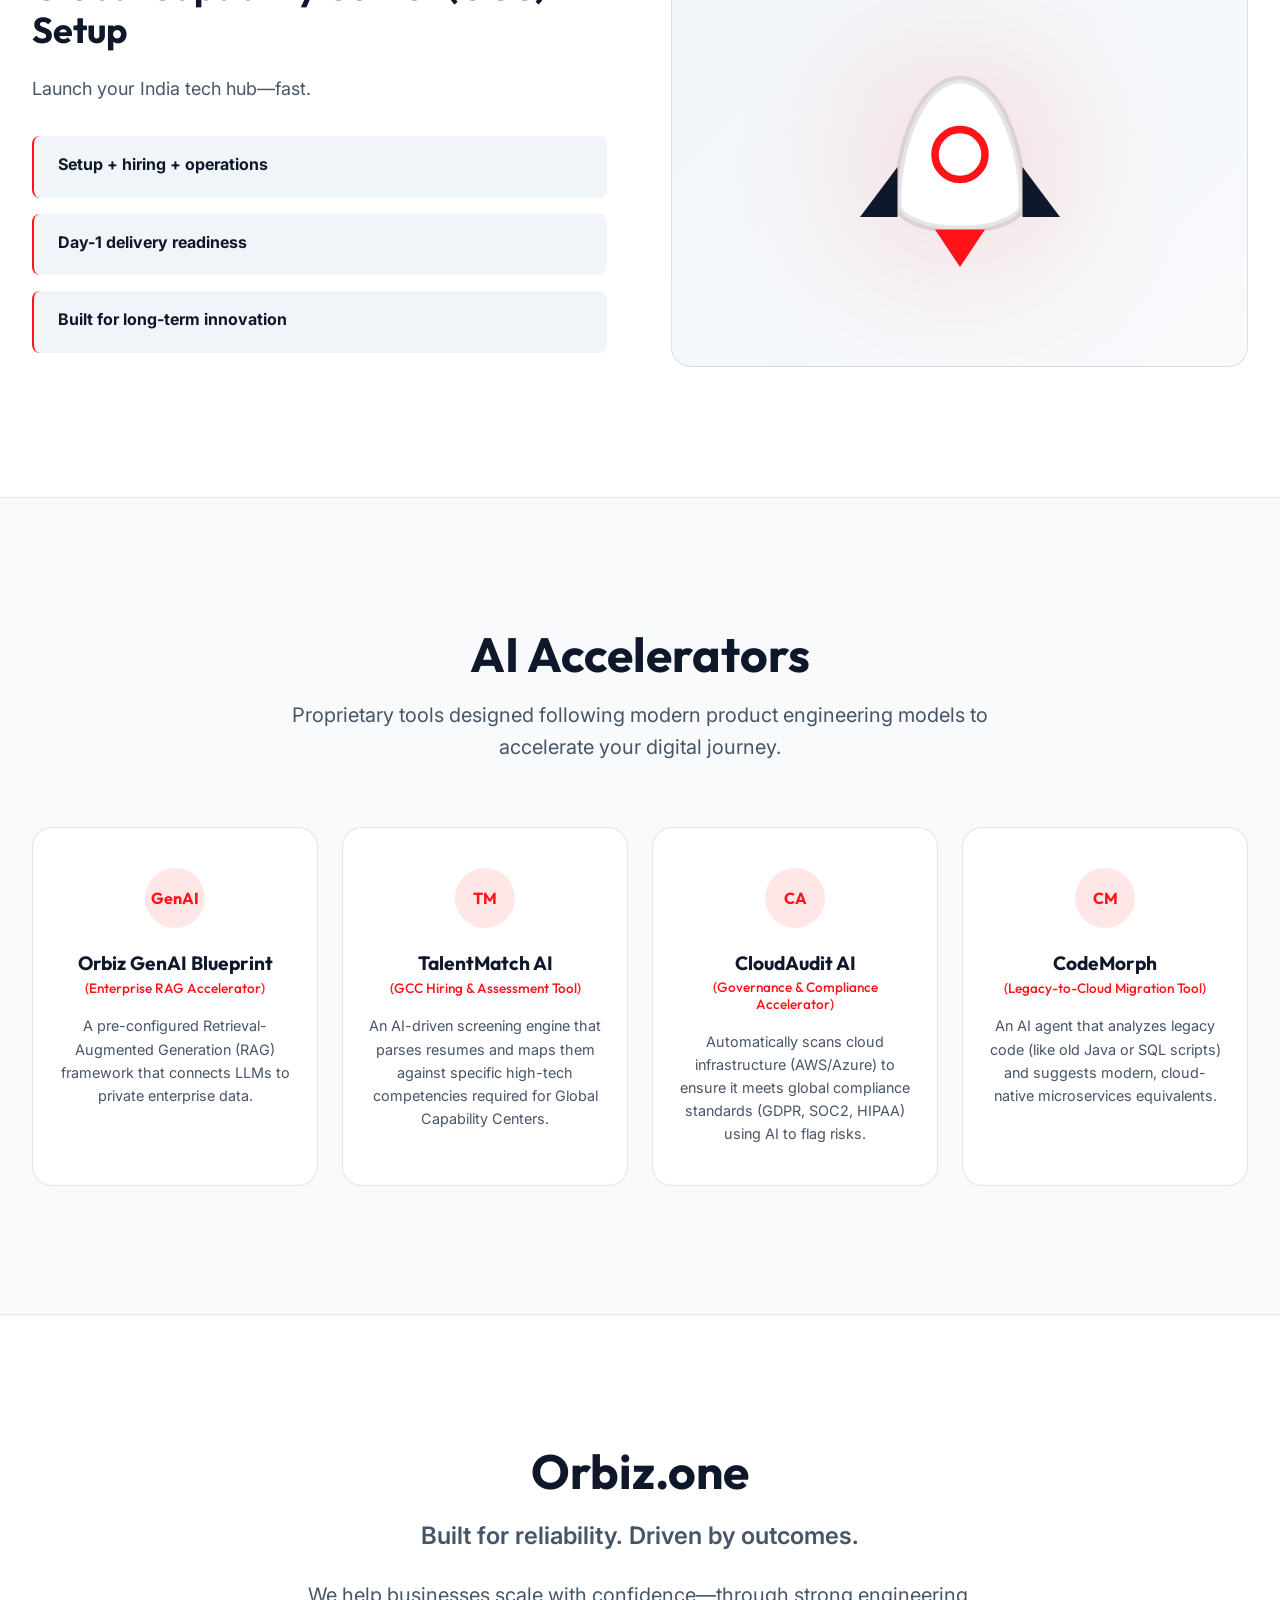
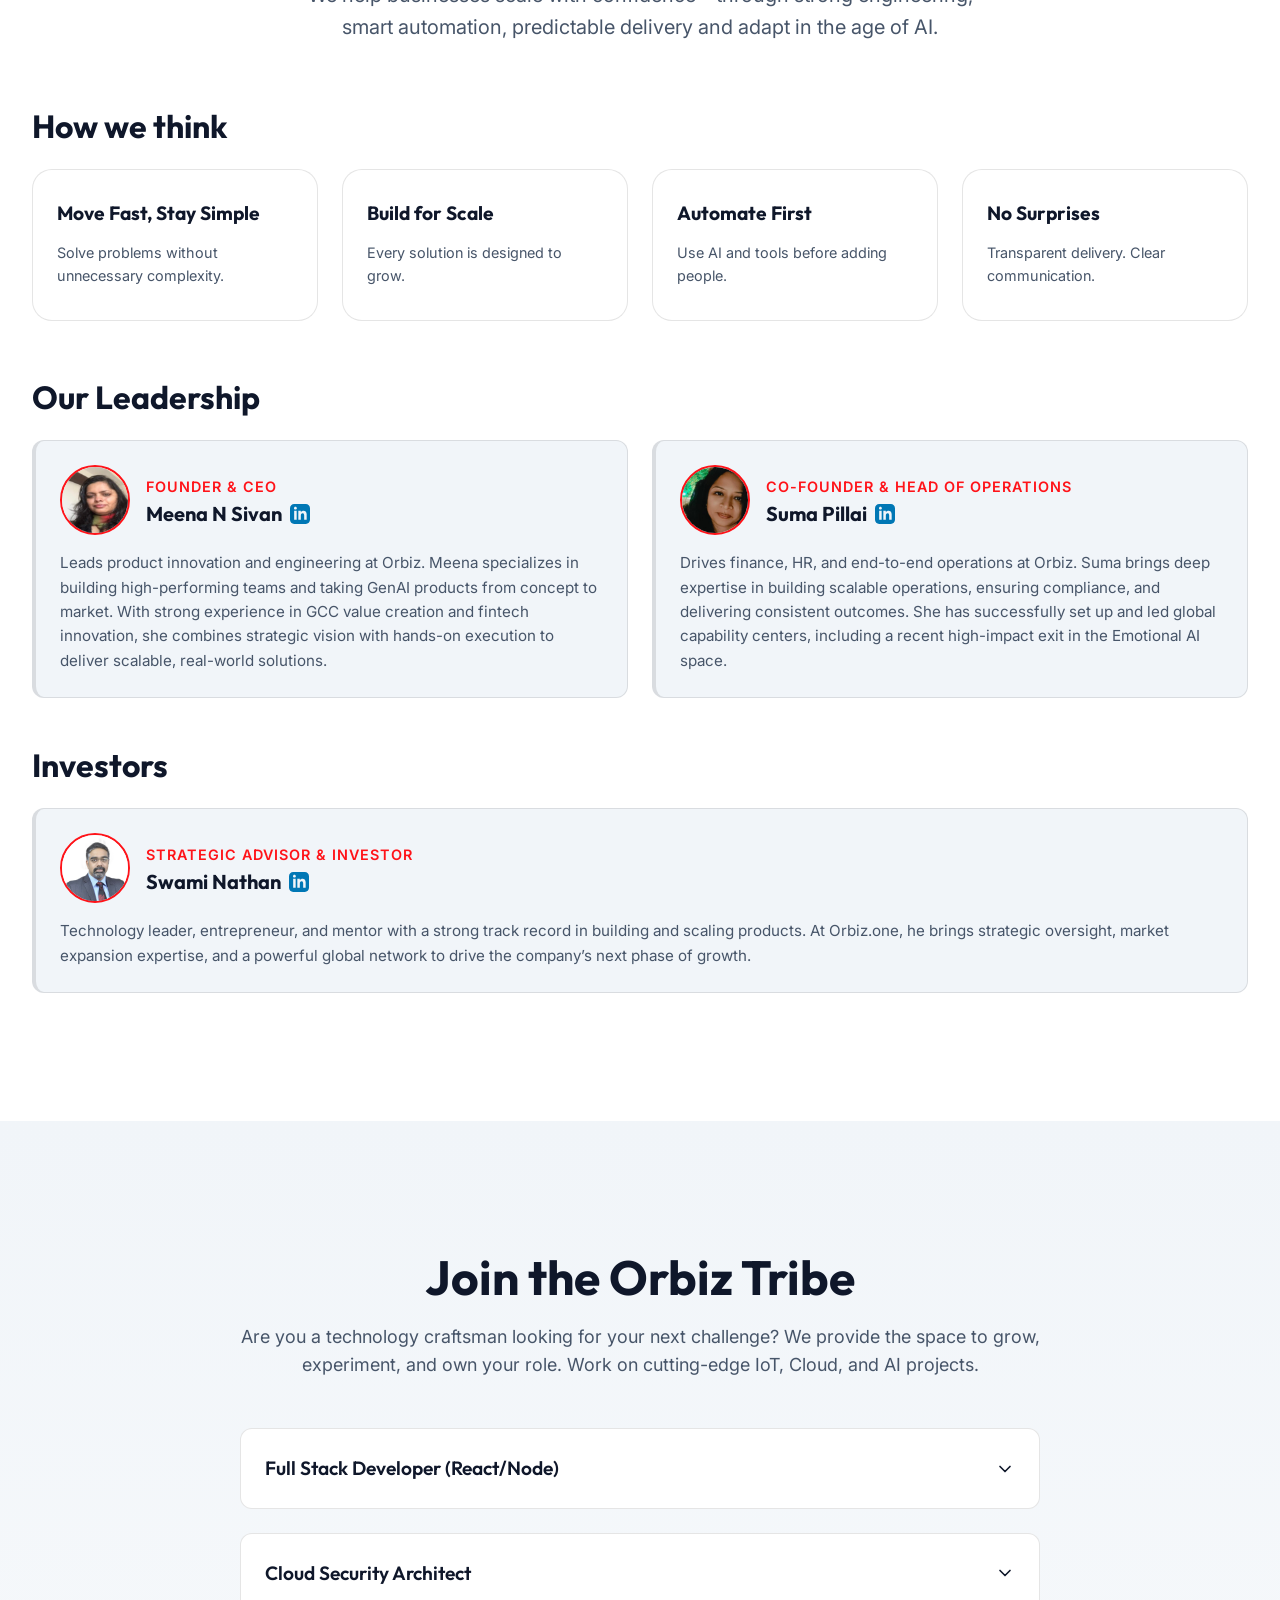
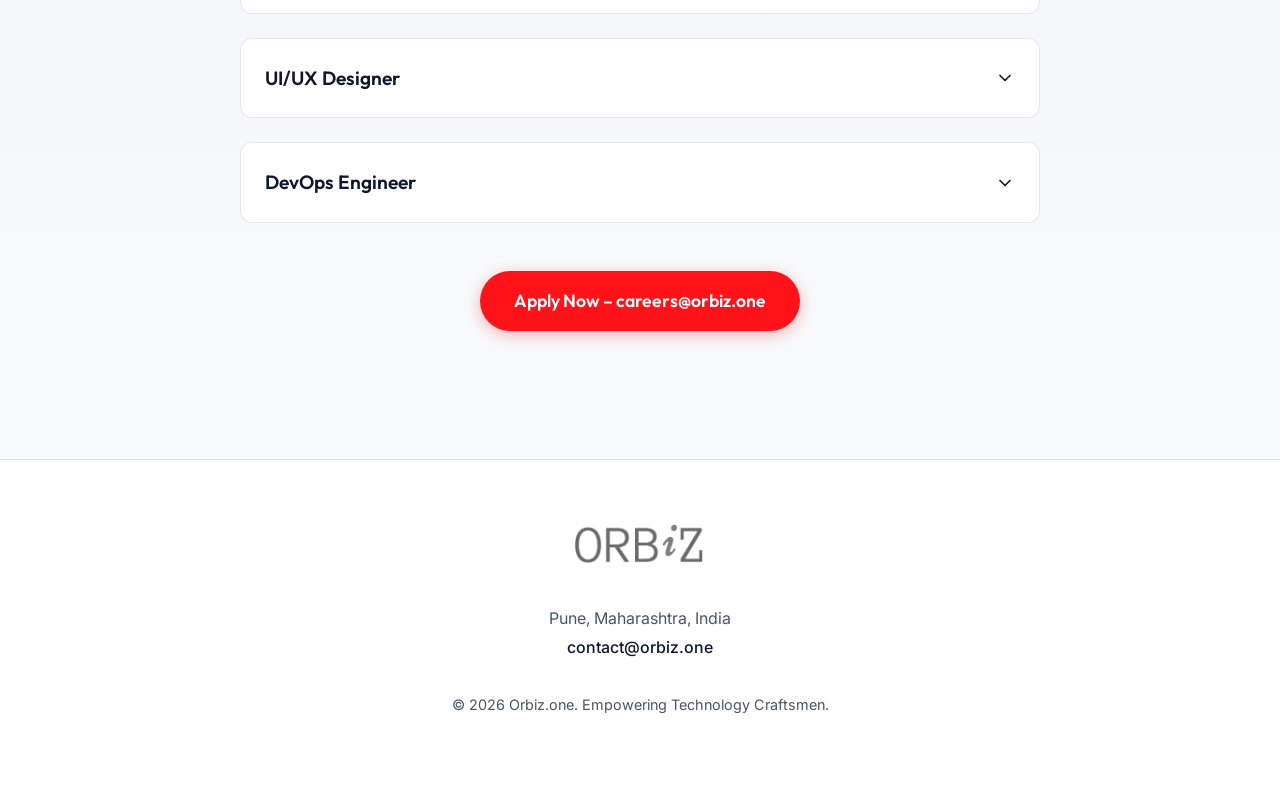
==== commit e3794b5a: "Update index.html" ====
--- a/index.html
+++ b/index.html
@@ -286,7 +286,7 @@
       min-height: 100vh;
       display: flex;
       align-items: center;
-      padding-top: var(--nav-height);
+      padding-top: 8rem;
       text-align: center;
     }
 
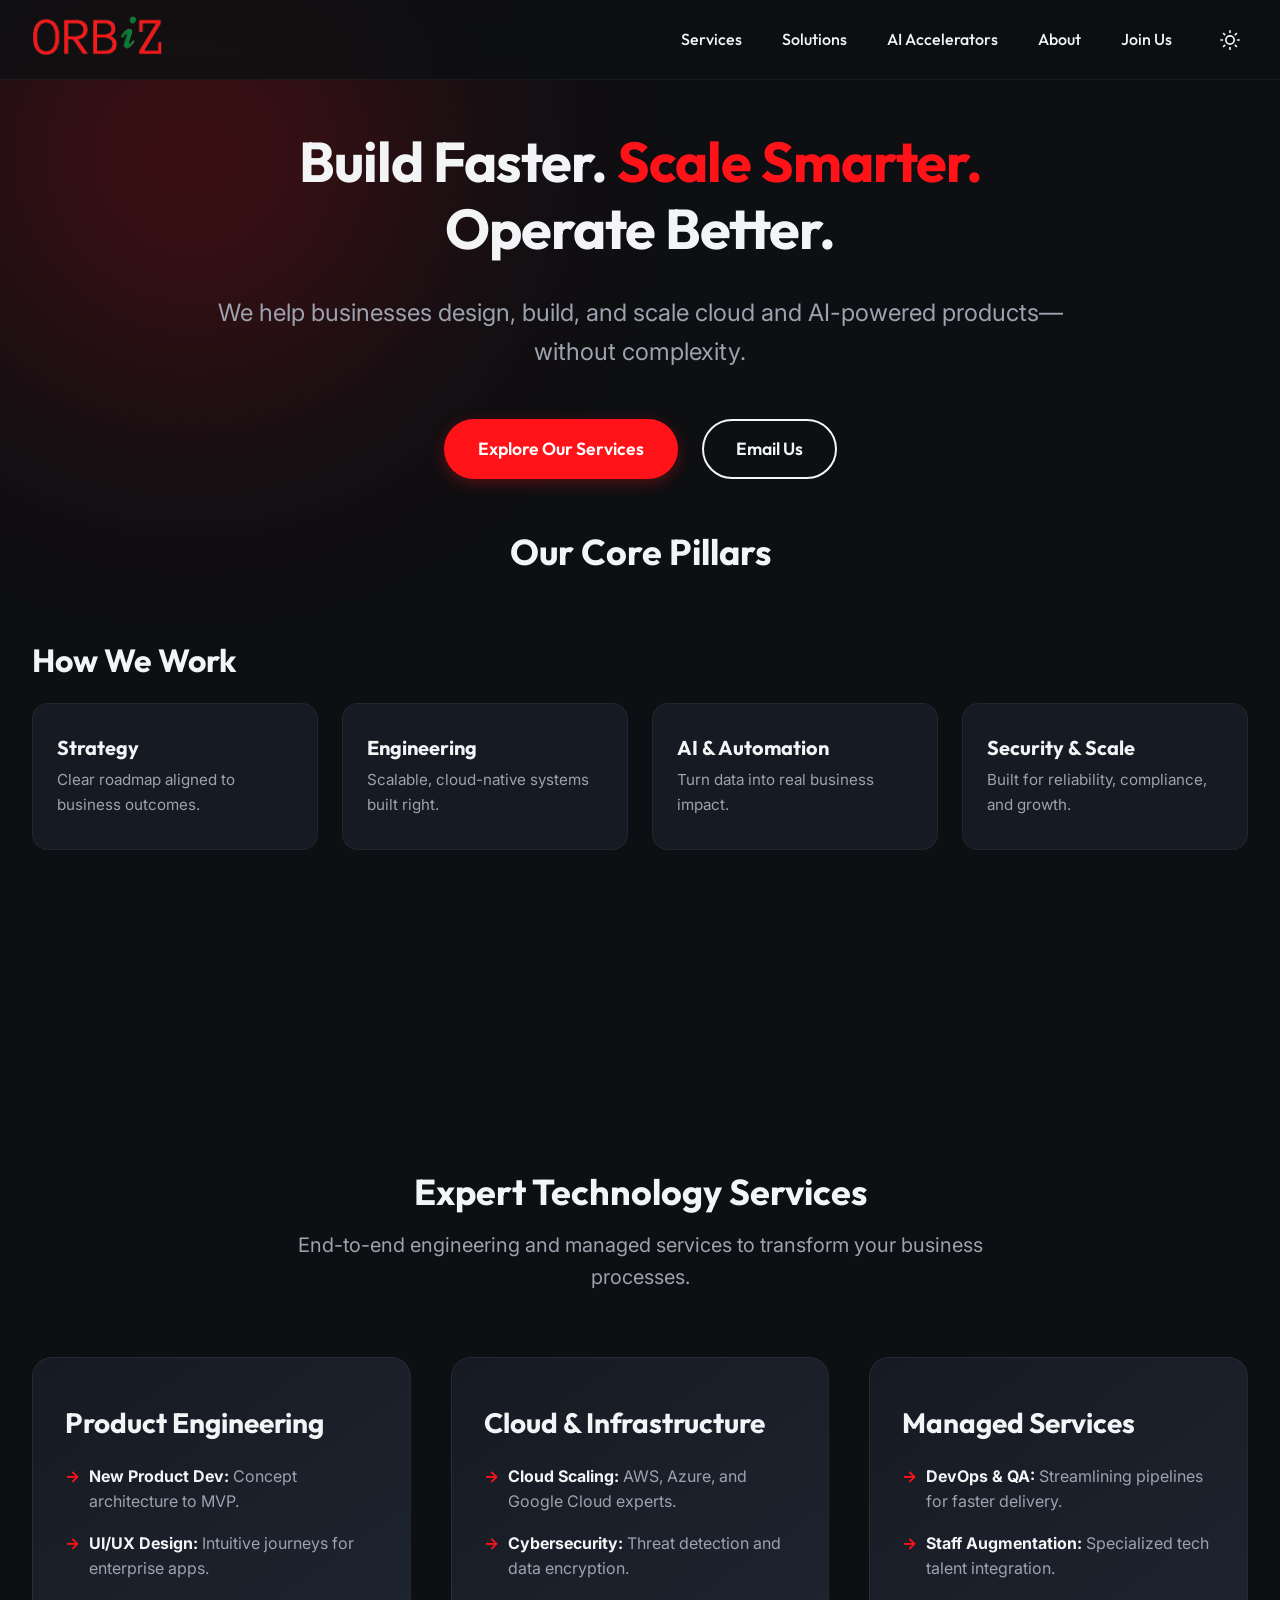
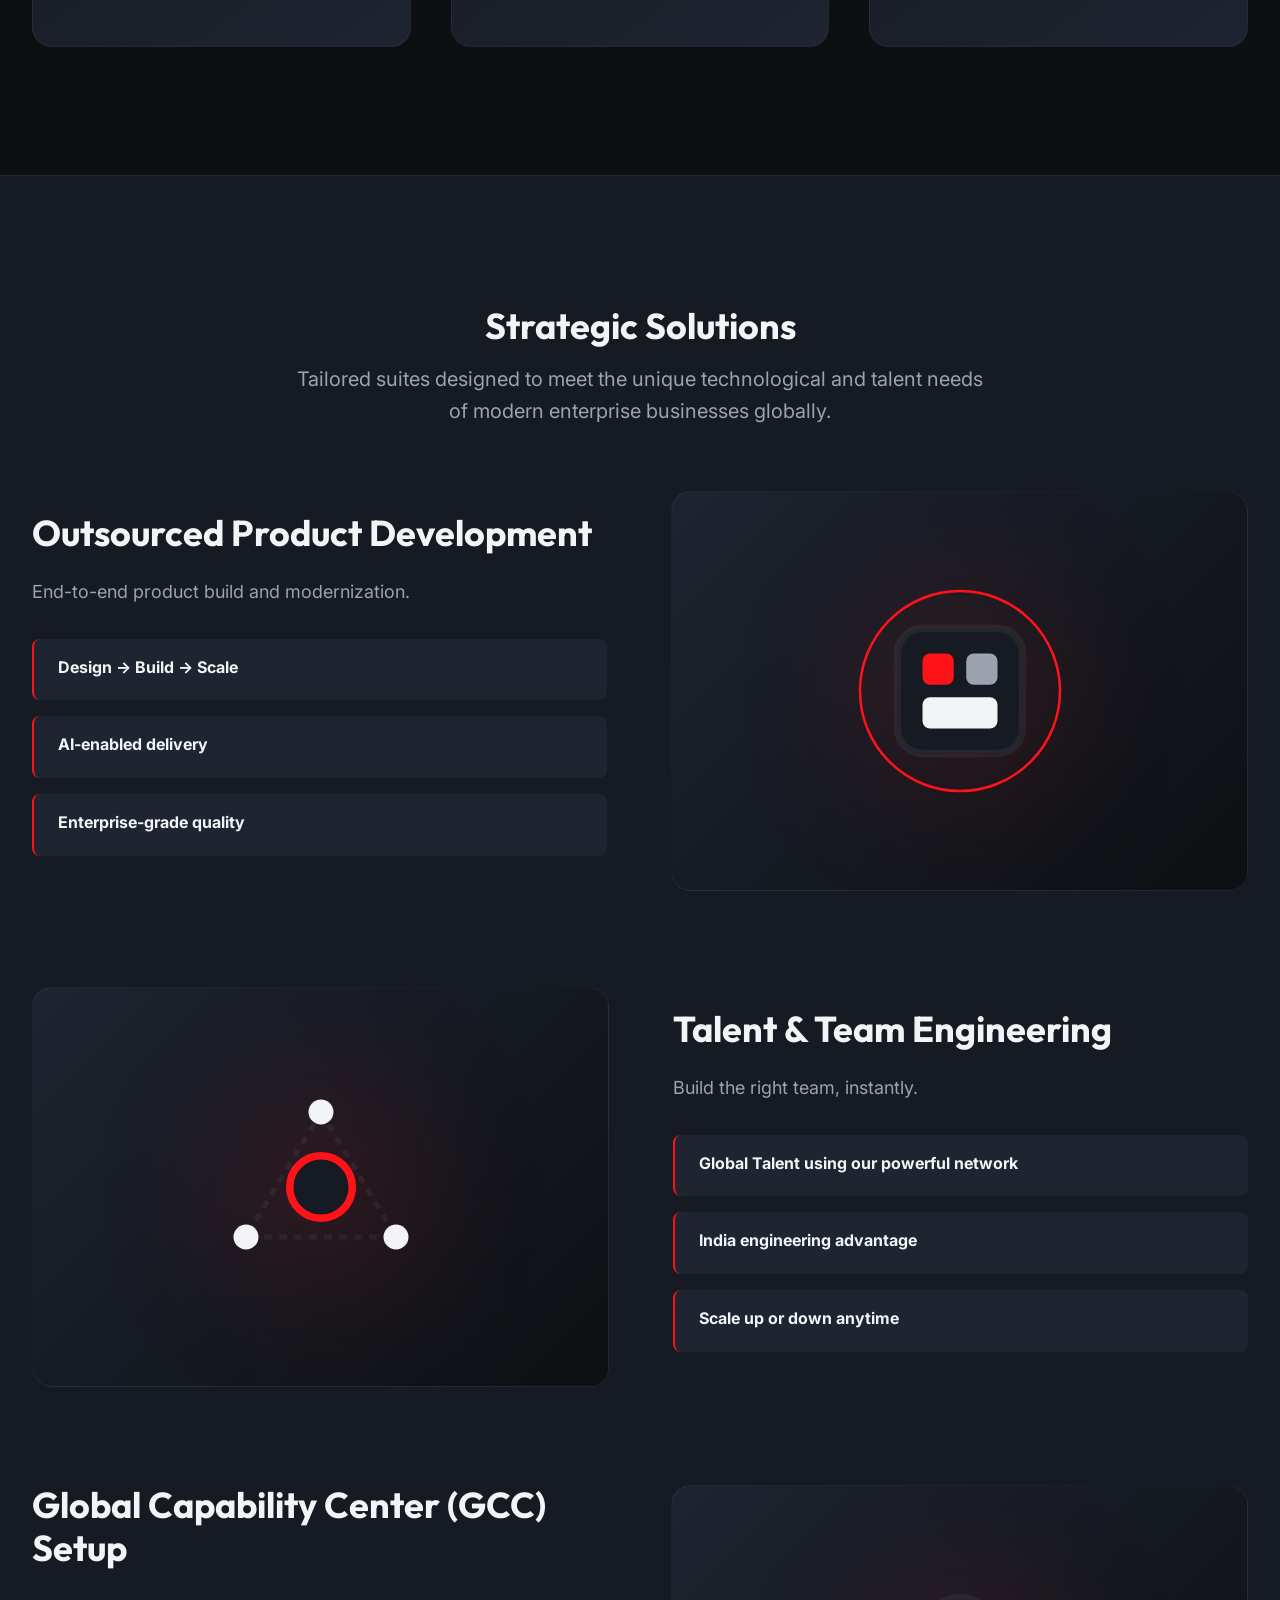
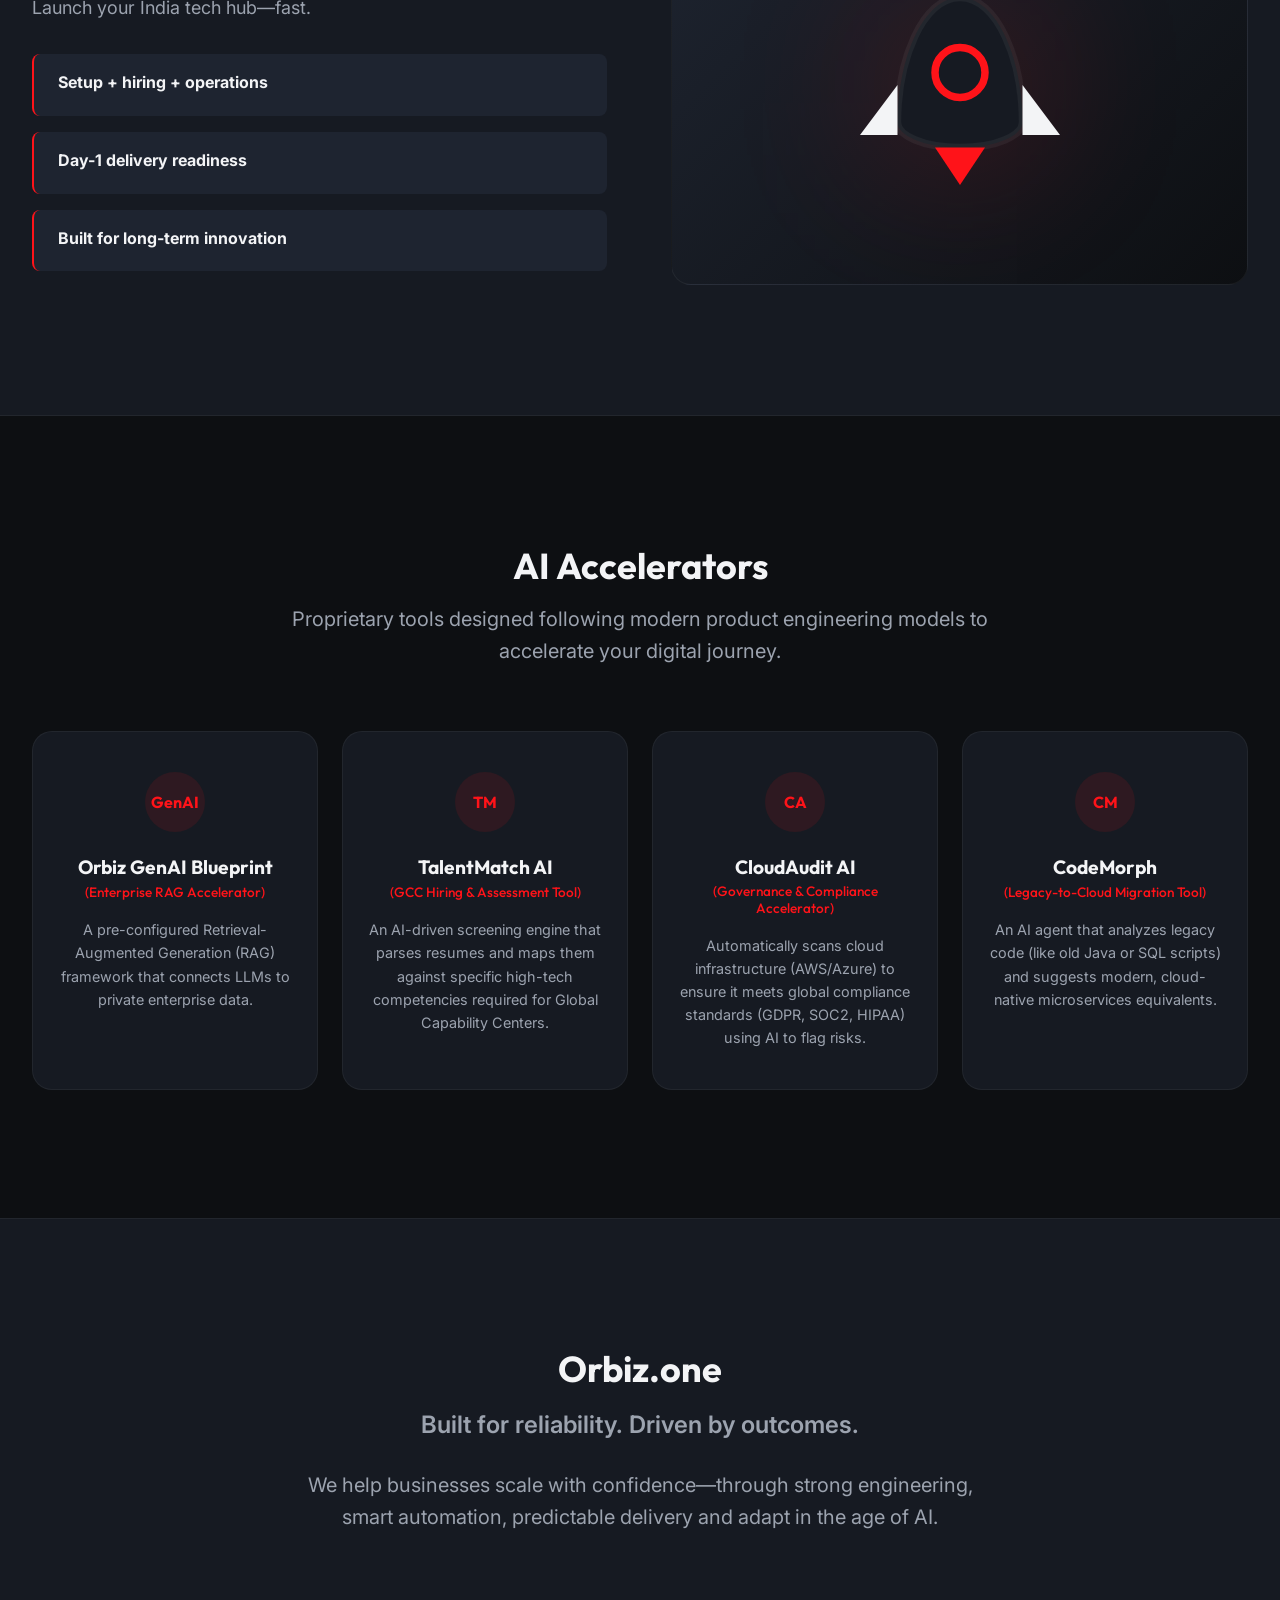
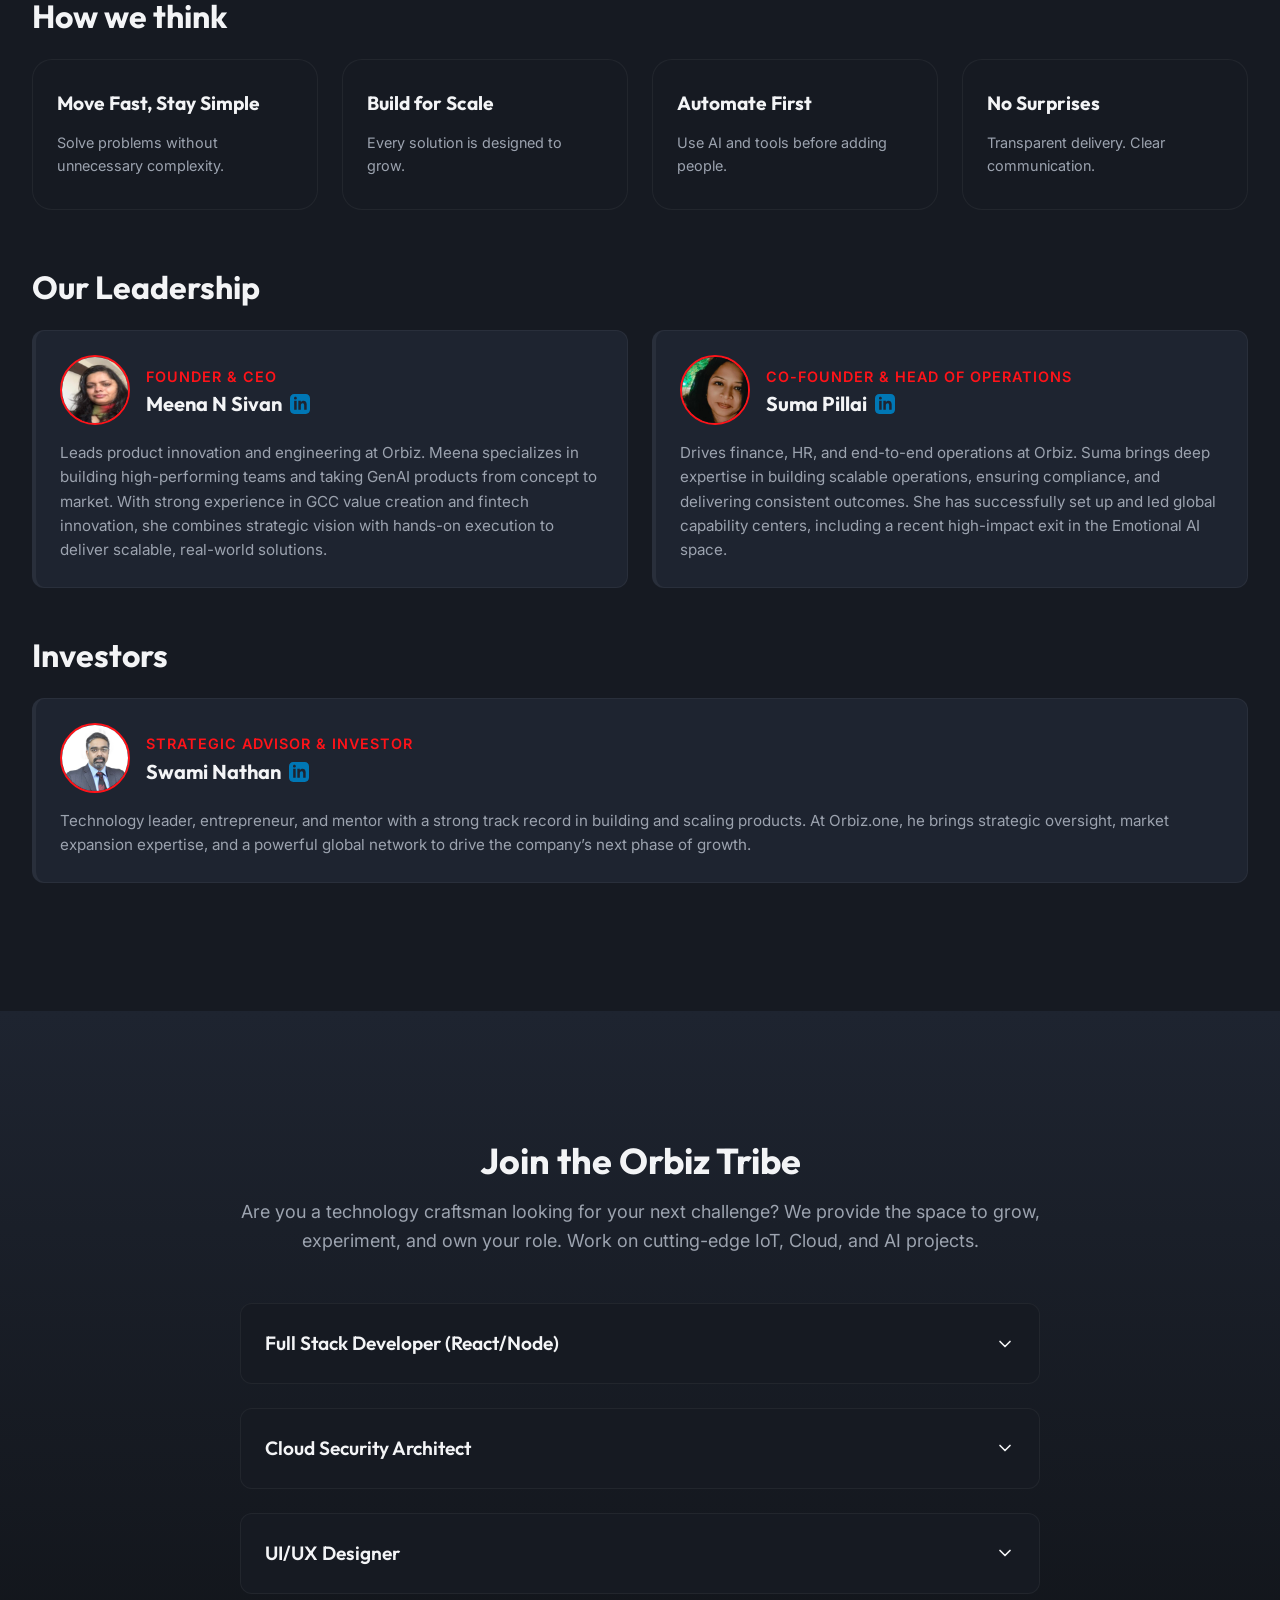
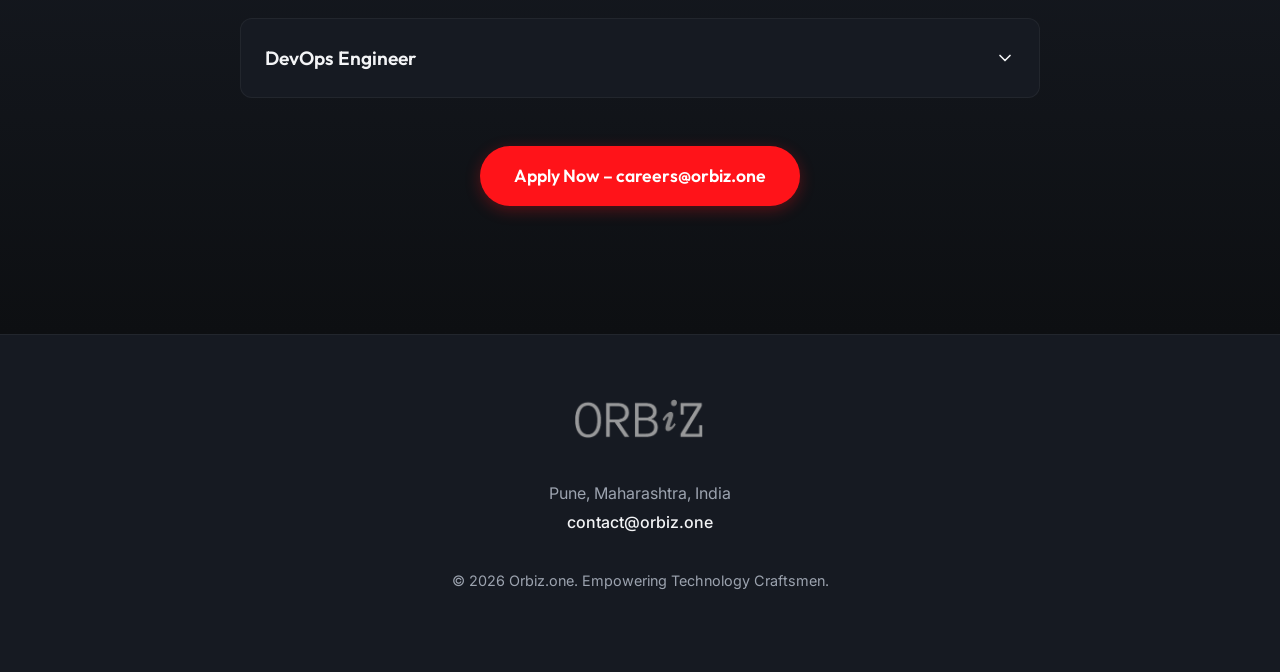
==== commit 45feaa1a: "Made dark theme the default" ====
--- a/index.html
+++ b/index.html
@@ -16,8 +16,30 @@
 
   <style>
     :root {
-      /* Default Light Theme */
+      /* Native Dark Theme */
       --brand-red: #ff1319;
+      --brand-red-glow: rgba(255, 19, 25, 0.4);
+      --bg-color: #0d0f12;
+      --surface-color-1: #161a22;
+      --surface-color-2: #1e2430;
+
+      --text-main: #f3f4f6;
+      --text-muted: #9ca3af;
+      --text-inverse: #0f172a;
+
+      --border-color: rgba(255, 255, 255, 0.05);
+      --nav-bg: rgba(13, 15, 18, 0.8);
+      --nav-bg-scrolled: rgba(13, 15, 18, 0.95);
+      --shadow-color: rgba(0, 0, 0, 0.3);
+
+      --font-heading: 'Outfit', sans-serif;
+      --font-body: 'Inter', sans-serif;
+      --nav-height: 80px;
+      --transition: all 0.3s cubic-bezier(0.25, 0.8, 0.25, 1);
+    }
+
+    [data-theme="light"] {
+      /* Light Theme Override */
       --brand-red-glow: rgba(255, 19, 25, 0.15);
       --bg-color: #f8fafc;
       --surface-color-1: #ffffff;
@@ -31,28 +53,6 @@
       --nav-bg: rgba(255, 255, 255, 0.85);
       --nav-bg-scrolled: rgba(255, 255, 255, 0.98);
       --shadow-color: rgba(0, 0, 0, 0.08);
-
-      --font-heading: 'Outfit', sans-serif;
-      --font-body: 'Inter', sans-serif;
-      --nav-height: 80px;
-      --transition: all 0.3s cubic-bezier(0.25, 0.8, 0.25, 1);
-    }
-
-    [data-theme="dark"] {
-      /* Dark Theme */
-      --brand-red-glow: rgba(255, 19, 25, 0.4);
-      --bg-color: #0d0f12;
-      --surface-color-1: #161a22;
-      --surface-color-2: #1e2430;
-
-      --text-main: #f3f4f6;
-      --text-muted: #9ca3af;
-      --text-inverse: #0f172a;
-
-      --border-color: rgba(255, 255, 255, 0.05);
-      --nav-bg: rgba(13, 15, 18, 0.8);
-      --nav-bg-scrolled: rgba(13, 15, 18, 0.95);
-      --shadow-color: rgba(0, 0, 0, 0.3);
     }
 
     * {
@@ -134,7 +134,7 @@
     }
 
     .section-title {
-      font-size: 3rem;
+      font-size: 2.25rem;
       text-align: center;
       margin-bottom: 1rem;
     }
@@ -297,7 +297,7 @@
     }
 
     .hero-title {
-      font-size: 4.5rem;
+      font-size: 3.5rem;
       margin-bottom: 2rem;
       letter-spacing: -1px;
     }
@@ -643,12 +643,12 @@
     .footer-logo img {
       height: 40px;
       opacity: 0.8;
+      filter: grayscale(100%) invert(1);
+      transition: var(--transition);
+    }
+
+    [data-theme="light"] .footer-logo img {
       filter: grayscale(100%);
-      transition: var(--transition);
-    }
-
-    [data-theme="dark"] .footer-logo img {
-      filter: grayscale(100%) invert(1);
     }
 
     /* Basic invert for dark mode if logo is dark */
@@ -1538,25 +1538,29 @@
     const moonIcon = document.getElementById('moonIcon');
     const sunIcon = document.getElementById('sunIcon');
 
-    // Check saved theme
+    // Default system is natively dark. Only override if light theme was explicitly saved.
     const savedTheme = localStorage.getItem('theme');
-    if (savedTheme === 'dark') {
-      root.setAttribute('data-theme', 'dark');
+    if (savedTheme === 'light') {
+      root.setAttribute('data-theme', 'light');
+      moonIcon.style.display = 'block';
+      sunIcon.style.display = 'none';
+    } else {
+      root.removeAttribute('data-theme');
       moonIcon.style.display = 'none';
       sunIcon.style.display = 'block';
     }
 
     themeToggle.addEventListener('click', () => {
-      if (root.getAttribute('data-theme') === 'dark') {
+      if (root.getAttribute('data-theme') === 'light') {
         root.removeAttribute('data-theme');
+        localStorage.setItem('theme', 'dark');
+        moonIcon.style.display = 'none';
+        sunIcon.style.display = 'block';
+      } else {
+        root.setAttribute('data-theme', 'light');
         localStorage.setItem('theme', 'light');
         moonIcon.style.display = 'block';
         sunIcon.style.display = 'none';
-      } else {
-        root.setAttribute('data-theme', 'dark');
-        localStorage.setItem('theme', 'dark');
-        moonIcon.style.display = 'none';
-        sunIcon.style.display = 'block';
       }
     });
 
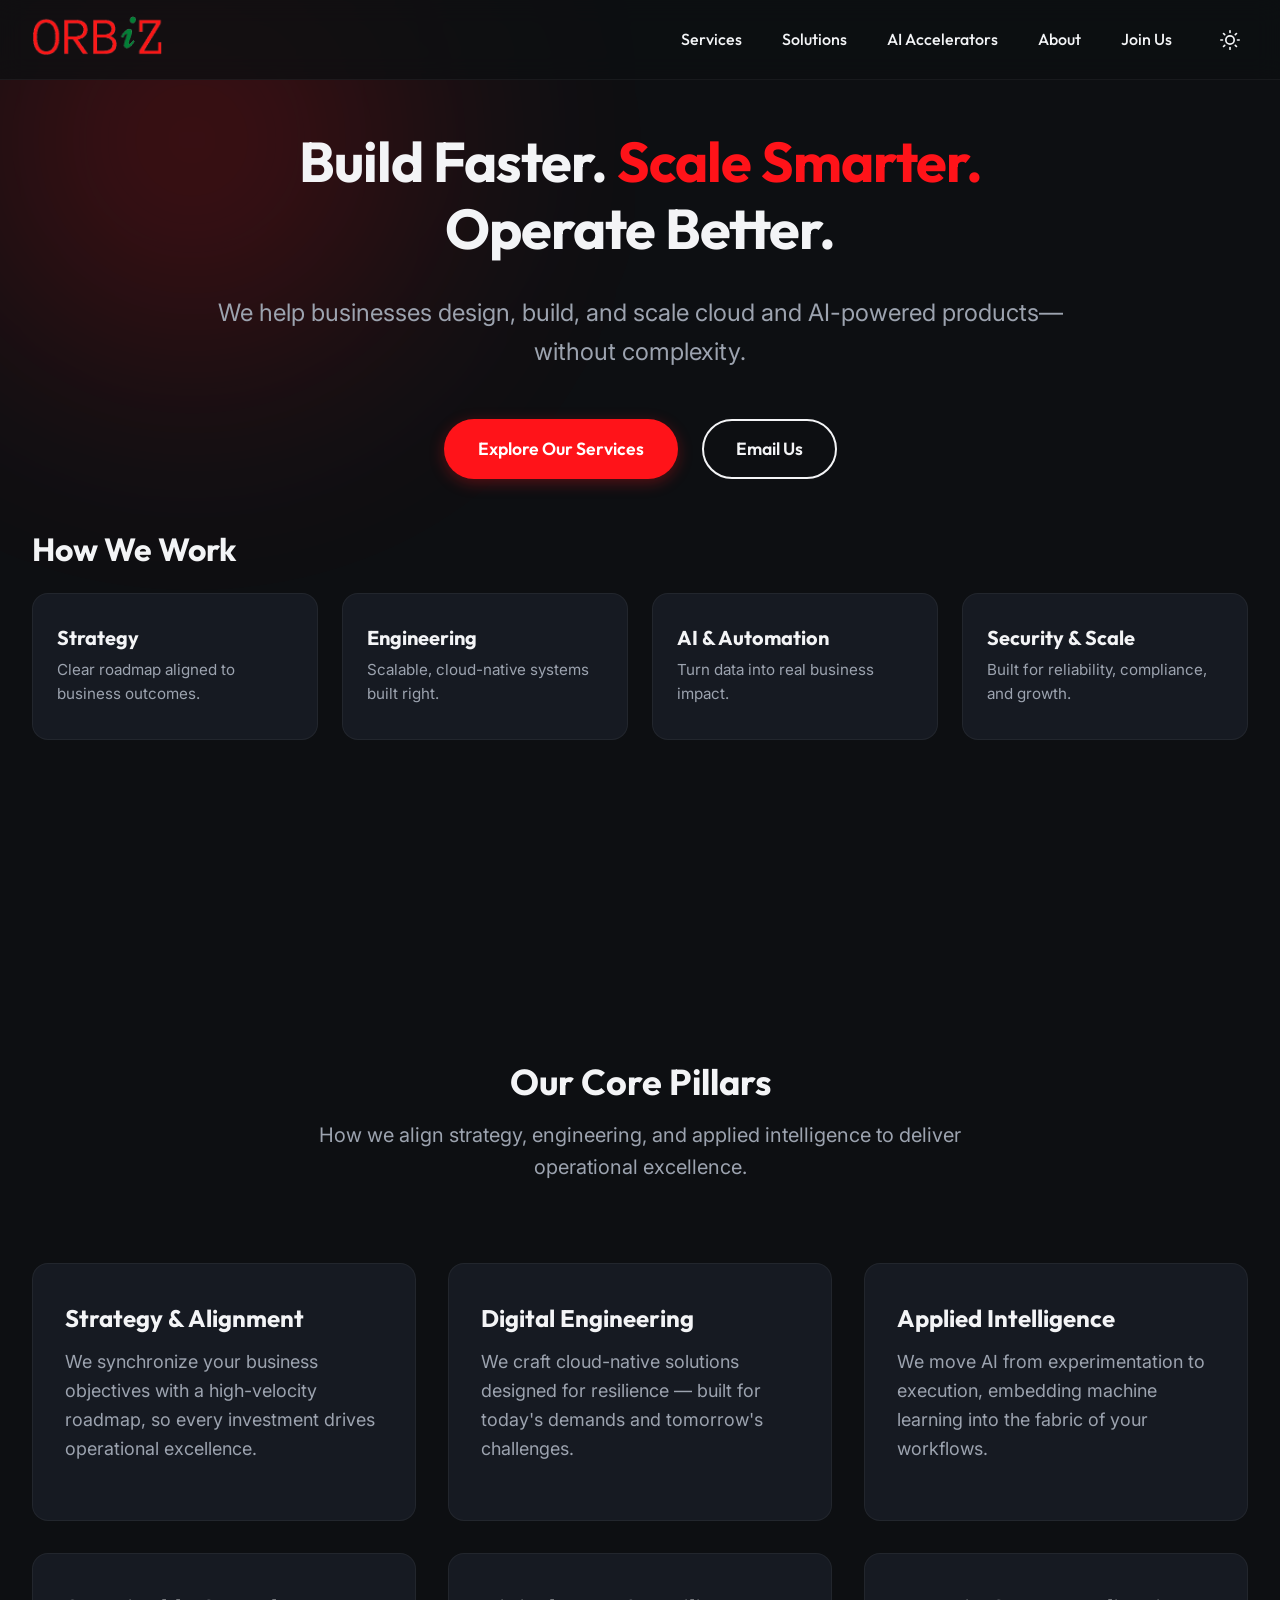
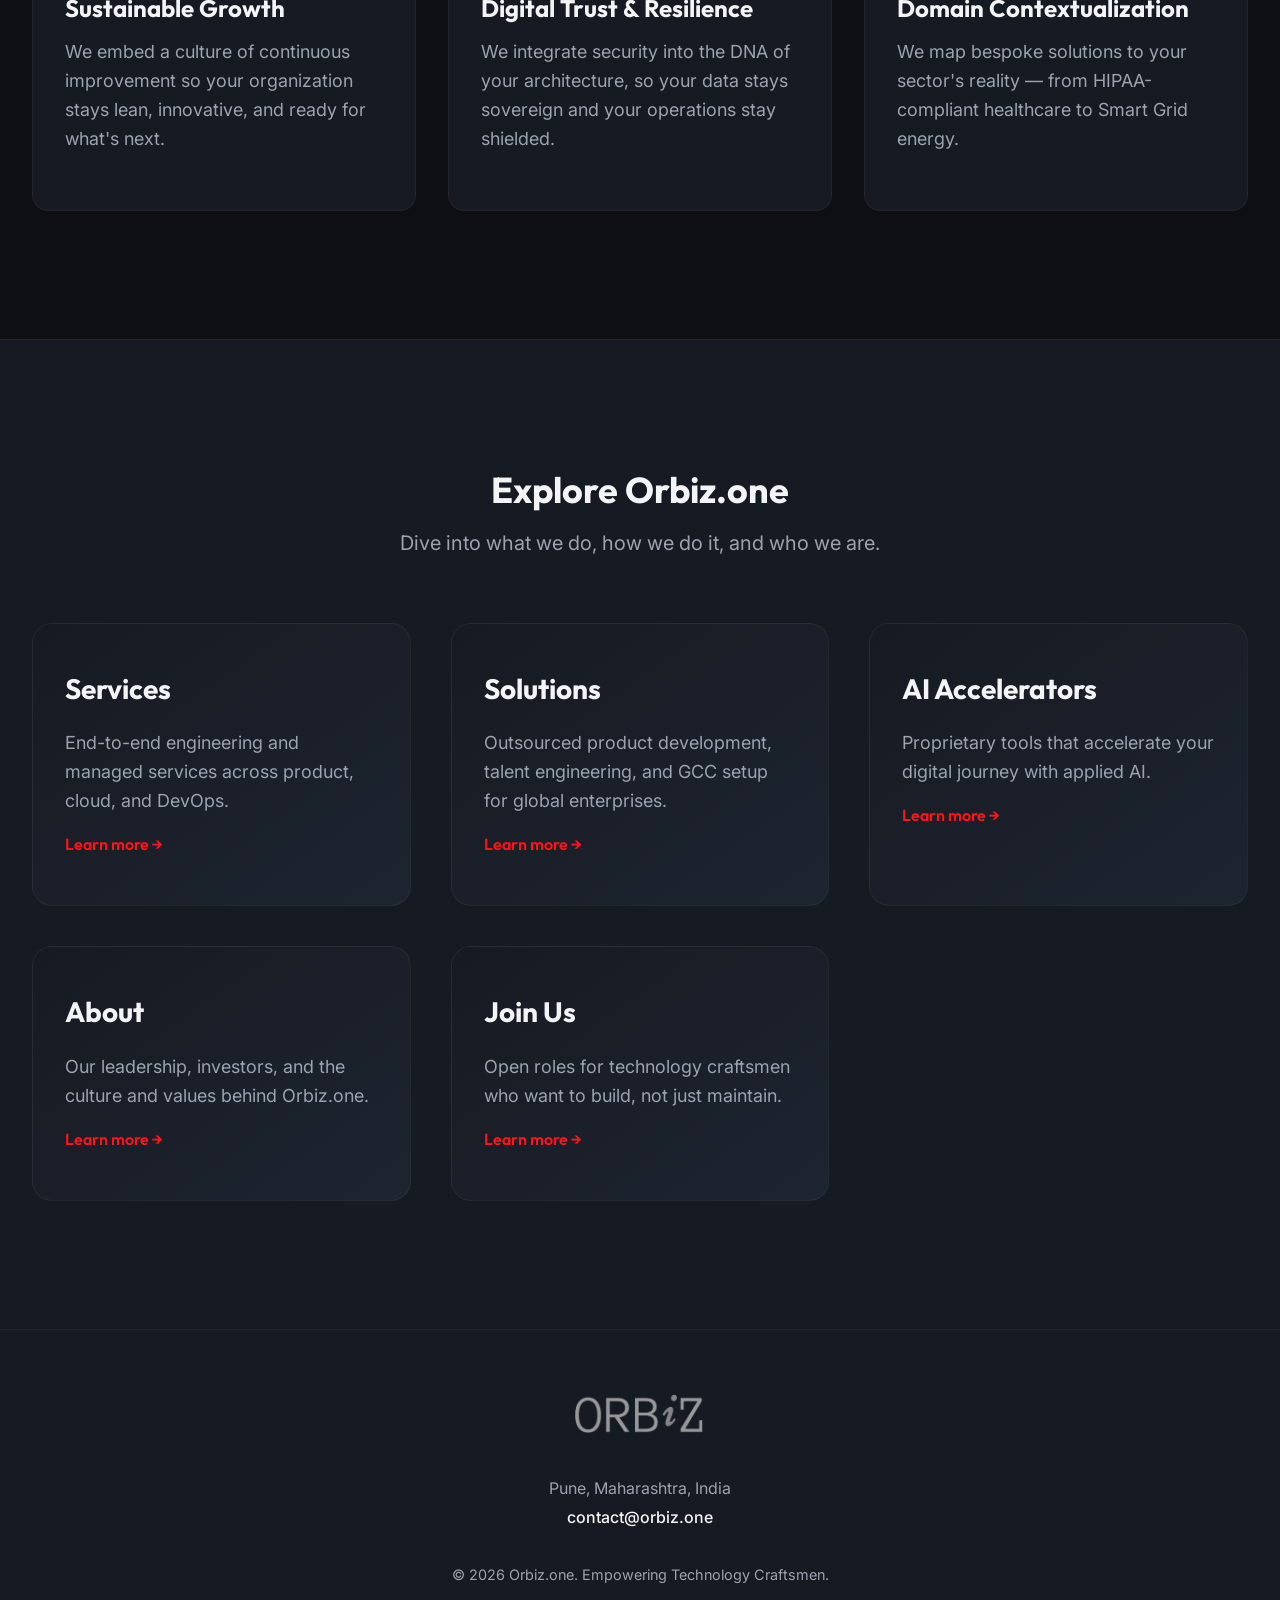
==== commit 1b21f6eb: "Migrate orbiz.one to multipage architecture with standalone pages and dedicated assets" ====
--- a/index.html
+++ b/index.html
@@ -5,8 +5,7 @@
   <meta charset="UTF-8" />
   <meta name="viewport" content="width=device-width, initial-scale=1.0" />
   <title>Orbiz.one - Empowering Digital & Operational Excellence</title>
-  <meta name="description"
-    content="Orbiz.one is a specialist technology and consulting firm dedicated to helping enterprises realize their digital potential." />
+  <meta name="description" content="Orbiz.one is a specialist technology and consulting firm dedicated to helping enterprises realize their digital potential." />
 
   <link rel="preconnect" href="https://fonts.googleapis.com">
   <link rel="preconnect" href="https://fonts.gstatic.com" crossorigin>
@@ -14,814 +13,7 @@
     href="https://fonts.googleapis.com/css2?family=Inter:wght@300;400;500;600&family=Outfit:wght@400;500;700;800&display=swap"
     rel="stylesheet">
 
-  <style>
-    :root {
-      /* Native Dark Theme */
-      --brand-red: #ff1319;
-      --brand-red-glow: rgba(255, 19, 25, 0.4);
-      --bg-color: #0d0f12;
-      --surface-color-1: #161a22;
-      --surface-color-2: #1e2430;
-
-      --text-main: #f3f4f6;
-      --text-muted: #9ca3af;
-      --text-inverse: #0f172a;
-
-      --border-color: rgba(255, 255, 255, 0.05);
-      --nav-bg: rgba(13, 15, 18, 0.8);
-      --nav-bg-scrolled: rgba(13, 15, 18, 0.95);
-      --shadow-color: rgba(0, 0, 0, 0.3);
-
-      --font-heading: 'Outfit', sans-serif;
-      --font-body: 'Inter', sans-serif;
-      --nav-height: 80px;
-      --transition: all 0.3s cubic-bezier(0.25, 0.8, 0.25, 1);
-    }
-
-    [data-theme="light"] {
-      /* Light Theme Override */
-      --brand-red-glow: rgba(255, 19, 25, 0.15);
-      --bg-color: #f8fafc;
-      --surface-color-1: #ffffff;
-      --surface-color-2: #f1f5f9;
-
-      --text-main: #0f172a;
-      --text-muted: #475569;
-      --text-inverse: #ffffff;
-
-      --border-color: rgba(0, 0, 0, 0.1);
-      --nav-bg: rgba(255, 255, 255, 0.85);
-      --nav-bg-scrolled: rgba(255, 255, 255, 0.98);
-      --shadow-color: rgba(0, 0, 0, 0.08);
-    }
-
-    * {
-      margin: 0;
-      padding: 0;
-      box-sizing: border-box;
-    }
-
-    html {
-      scroll-behavior: smooth;
-    }
-
-    body {
-      font-family: var(--font-body);
-      background-color: var(--bg-color);
-      color: var(--text-main);
-      line-height: 1.6;
-      overflow-x: hidden;
-      transition: background-color 0.3s ease, color 0.3s ease;
-    }
-
-    h1,
-    h2,
-    h3,
-    h4,
-    .brand-font {
-      font-family: var(--font-heading);
-      font-weight: 700;
-      line-height: 1.2;
-      color: var(--text-main);
-    }
-
-    a {
-      text-decoration: none;
-      color: inherit;
-    }
-
-    ul {
-      list-style: none;
-    }
-
-    p {
-      color: var(--text-muted);
-      font-size: 1.125rem;
-      margin-bottom: 1rem;
-    }
-
-    .container {
-      max-width: 1280px;
-      margin: 0 auto;
-      padding: 0 2rem;
-    }
-
-    .bg-gradient {
-      position: absolute;
-      top: 0;
-      left: 0;
-      width: 100%;
-      height: 100%;
-      z-index: -1;
-      overflow: hidden;
-      pointer-events: none;
-    }
-
-    .bg-gradient::before {
-      content: '';
-      position: absolute;
-      top: -20%;
-      left: -10%;
-      width: 50%;
-      height: 70%;
-      background: radial-gradient(circle, var(--brand-red-glow) 0%, transparent 70%);
-      filter: blur(120px);
-      opacity: 0.8;
-    }
-
-    .text-red {
-      color: var(--brand-red) !important;
-    }
-
-    .section-title {
-      font-size: 2.25rem;
-      text-align: center;
-      margin-bottom: 1rem;
-    }
-
-    .section-subtitle {
-      text-align: center;
-      max-width: 700px;
-      margin: 0 auto 4rem auto;
-      font-size: 1.25rem;
-    }
-
-    .btn {
-      display: inline-flex;
-      align-items: center;
-      justify-content: center;
-      padding: 0.875rem 2rem;
-      border-radius: 50px;
-      font-family: var(--font-heading);
-      font-weight: 600;
-      font-size: 1.1rem;
-      cursor: pointer;
-      transition: var(--transition);
-      border: 2px solid transparent;
-    }
-
-    .btn-primary {
-      background-color: var(--brand-red);
-      color: white;
-      box-shadow: 0 4px 15px rgba(255, 19, 25, 0.3);
-    }
-
-    .btn-primary:hover {
-      background-color: transparent;
-      border-color: var(--brand-red);
-      color: var(--brand-red);
-      box-shadow: 0 0 20px rgba(255, 19, 25, 0.5);
-    }
-
-    .btn-outline {
-      background-color: transparent;
-      border-color: var(--text-main);
-      color: var(--text-main);
-    }
-
-    .btn-outline:hover {
-      background-color: var(--text-main);
-      color: var(--text-inverse);
-    }
-
-    .btn-icon {
-      background: none;
-      border: none;
-      color: var(--text-main);
-      cursor: pointer;
-      display: flex;
-      align-items: center;
-      padding: 0.5rem;
-      border-radius: 50%;
-      transition: background 0.3s ease;
-    }
-
-    .btn-icon:hover {
-      background: var(--surface-color-2);
-    }
-
-    /* Nav */
-    header {
-      position: fixed;
-      top: 0;
-      left: 0;
-      width: 100%;
-      height: var(--nav-height);
-      display: flex;
-      align-items: center;
-      background: var(--nav-bg);
-      backdrop-filter: blur(12px);
-      -webkit-backdrop-filter: blur(12px);
-      z-index: 1000;
-      border-bottom: 1px solid var(--border-color);
-      transition: var(--transition);
-    }
-
-    header.scrolled {
-      height: 70px;
-      background: var(--nav-bg-scrolled);
-      box-shadow: 0 4px 30px var(--shadow-color);
-    }
-
-    .nav-container {
-      display: flex;
-      justify-content: space-between;
-      align-items: center;
-      width: 100%;
-    }
-
-    .logo img {
-      height: 40px;
-      border-radius: 4px;
-    }
-
-    .nav-links {
-      display: flex;
-      gap: 2.5rem;
-      align-items: center;
-    }
-
-    .nav-links a {
-      font-family: var(--font-heading);
-      font-size: 1rem;
-      font-weight: 500;
-      position: relative;
-      transition: color 0.3s ease;
-      color: var(--text-main);
-    }
-
-    .nav-links a:hover {
-      color: var(--brand-red);
-    }
-
-    .nav-links a::after {
-      content: '';
-      position: absolute;
-      width: 0;
-      height: 2px;
-      bottom: -6px;
-      left: 0;
-      background-color: var(--brand-red);
-      transition: width 0.3s ease;
-    }
-
-    .nav-links a:hover::after {
-      width: 100%;
-    }
-
-    .nav-toggle {
-      display: none;
-      font-size: 1.5rem;
-      cursor: pointer;
-      color: var(--text-main);
-    }
-
-    section {
-      padding: 8rem 0;
-      position: relative;
-    }
-
-    /* Hero */
-    #hero {
-      min-height: 100vh;
-      display: flex;
-      align-items: center;
-      padding-top: 8rem;
-      text-align: center;
-    }
-
-    .hero-content {
-      max-width: 900px;
-      margin: 0 auto;
-      z-index: 10;
-    }
-
-    .hero-title {
-      font-size: 3.5rem;
-      margin-bottom: 2rem;
-      letter-spacing: -1px;
-    }
-
-    .hero-subtitle {
-      font-size: 1.5rem;
-      margin-bottom: 3rem;
-      color: var(--text-muted);
-    }
-
-    .hero-actions {
-      display: flex;
-      justify-content: center;
-      gap: 1.5rem;
-    }
-
-    .pillars-grid {
-      display: grid;
-      grid-template-columns: repeat(3, 1fr);
-      gap: 2rem;
-      margin-top: 5rem;
-      z-index: 10;
-    }
-
-    .pillar-card {
-      background: var(--surface-color-1);
-      border: 1px solid var(--border-color);
-      border-radius: 16px;
-      padding: 2.5rem 2rem;
-      text-align: left;
-      transition: var(--transition);
-      position: relative;
-      overflow: hidden;
-    }
-
-    .pillar-card::before {
-      content: '';
-      position: absolute;
-      top: 0;
-      left: 0;
-      width: 100%;
-      height: 4px;
-      background: var(--brand-red);
-      transform: scaleX(0);
-      transform-origin: left;
-      transition: transform 0.4s ease;
-    }
-
-    .pillar-card:hover {
-      transform: translateY(-10px);
-      box-shadow: 0 10px 40px var(--shadow-color);
-      background: var(--surface-color-2);
-    }
-
-    .pillar-card:hover::before {
-      transform: scaleX(1);
-    }
-
-    .pillar-card h3 {
-      font-size: 1.5rem;
-      margin-bottom: 1rem;
-    }
-
-    /* Services */
-    .services-grid {
-      display: grid;
-      grid-template-columns: repeat(auto-fit, minmax(320px, 1fr));
-      gap: 2.5rem;
-    }
-
-    .service-card {
-      background: linear-gradient(145deg, var(--surface-color-1), var(--surface-color-2));
-      border: 1px solid var(--border-color);
-      padding: 3rem 2rem;
-      border-radius: 20px;
-      transition: var(--transition);
-    }
-
-    .service-card:hover {
-      transform: translateY(-5px);
-      border-color: rgba(255, 19, 25, 0.3);
-      box-shadow: 0 20px 40px var(--shadow-color);
-    }
-
-    .service-card h3 {
-      font-size: 1.75rem;
-      margin-bottom: 1.5rem;
-    }
-
-    .service-list li {
-      margin-bottom: 1rem;
-      padding-left: 1.5rem;
-      position: relative;
-      color: var(--text-muted);
-    }
-
-    .service-list li::before {
-      content: '→';
-      position: absolute;
-      left: 0;
-      top: 0;
-      color: var(--brand-red);
-      font-weight: bold;
-    }
-
-    .service-list li strong {
-      color: var(--text-main);
-    }
-
-    /* Solutions */
-    #solutions {
-      background-color: var(--surface-color-1);
-      border-top: 1px solid var(--border-color);
-      border-bottom: 1px solid var(--border-color);
-    }
-
-    .solution-item {
-      display: flex;
-      align-items: center;
-      gap: 4rem;
-      margin-bottom: 6rem;
-    }
-
-    .solution-item:last-child {
-      margin-bottom: 0;
-    }
-
-    .solution-item:nth-child(even) {
-      flex-direction: row-reverse;
-    }
-
-    .solution-content {
-      flex: 1;
-    }
-
-    .solution-content h3 {
-      font-size: 2.25rem;
-      margin-bottom: 1.5rem;
-    }
-
-    .solution-features {
-      margin-top: 2rem;
-    }
-
-    .solution-features li {
-      background: var(--surface-color-2);
-      padding: 1rem 1.5rem;
-      border-radius: 8px;
-      margin-bottom: 1rem;
-      border-left: 2px solid var(--brand-red);
-    }
-
-    .solution-features li strong {
-      color: var(--text-main);
-      display: block;
-      margin-bottom: 0.25rem;
-    }
-
-    .solution-visual {
-      flex: 1;
-      height: 400px;
-      background: linear-gradient(135deg, var(--surface-color-2), var(--bg-color));
-      border-radius: 20px;
-      border: 1px solid var(--border-color);
-      display: flex;
-      align-items: center;
-      justify-content: center;
-      position: relative;
-      overflow: hidden;
-    }
-
-    .solution-visual::after {
-      content: '';
-      position: absolute;
-      width: 150px;
-      height: 150px;
-      background: var(--brand-red);
-      filter: blur(80px);
-      opacity: 0.2;
-    }
-
-    .solution-number {
-      font-size: 10rem;
-      font-family: var(--font-heading);
-      font-weight: 800;
-      color: var(--border-color);
-    }
-
-    /* Products */
-    .products-grid {
-      display: grid;
-      grid-template-columns: repeat(3, 1fr);
-      gap: 2rem;
-    }
-
-    .product-card {
-      text-align: center;
-      padding: 4rem 2rem;
-      background: var(--surface-color-1);
-      border: 1px solid var(--border-color);
-      border-radius: 20px;
-      position: relative;
-      transition: var(--transition);
-      z-index: 1;
-    }
-
-    .product-card::before {
-      content: '';
-      position: absolute;
-      top: 0;
-      left: 0;
-      width: 100%;
-      height: 100%;
-      background: radial-gradient(circle at top, rgba(255, 19, 25, 0.05), transparent 70%);
-      border-radius: 20px;
-      z-index: -1;
-      opacity: 0;
-      transition: var(--transition);
-    }
-
-    .product-card:hover {
-      transform: translateY(-10px);
-    }
-
-    .product-card:hover::before {
-      opacity: 1;
-    }
-
-    .product-icon {
-      width: 70px;
-      height: 70px;
-      background: rgba(255, 19, 25, 0.1);
-      color: var(--brand-red);
-      border-radius: 50%;
-      display: flex;
-      align-items: center;
-      justify-content: center;
-      margin: 0 auto 2rem auto;
-      font-size: 1.5rem;
-      font-weight: 700;
-      font-family: var(--font-heading);
-    }
-
-    .product-card h3 {
-      font-size: 1.5rem;
-      margin-bottom: 1rem;
-    }
-
-    /* About */
-    #about {
-      background-color: var(--surface-color-1);
-      border-top: 1px solid var(--border-color);
-    }
-
-    .about-grid {
-      display: grid;
-      grid-template-columns: 1fr 1fr;
-      gap: 4rem;
-      align-items: center;
-    }
-
-    .leadership-list {
-      display: flex;
-      flex-direction: column;
-      gap: 1.5rem;
-    }
-
-    .leader-card {
-      background: var(--surface-color-2);
-      padding: 1.5rem;
-      border-radius: 12px;
-      border-left: 4px solid var(--brand-red);
-      border: 1px solid var(--border-color);
-      border-left-width: 4px;
-    }
-
-    .leader-card h4 {
-      font-size: 1.25rem;
-      margin-bottom: 0.5rem;
-    }
-
-    .leader-card span {
-      color: var(--brand-red);
-      font-size: 0.9rem;
-      font-weight: 600;
-      text-transform: uppercase;
-      letter-spacing: 1px;
-      display: block;
-      margin-bottom: 0.5rem;
-    }
-
-    /* Careers */
-    #careers {
-      background: linear-gradient(to bottom, var(--surface-color-2), var(--bg-color));
-      text-align: center;
-      padding: 8rem 0;
-    }
-
-    .careers-content {
-      max-width: 800px;
-      margin: 0 auto;
-    }
-
-    .jobs-grid {
-      display: grid;
-      grid-template-columns: 1fr;
-      gap: 1.5rem;
-      margin: 3rem 0;
-    }
-
-    .job-card {
-      background: var(--surface-color-1);
-      padding: 1.5rem;
-      border-radius: 12px;
-      font-family: var(--font-heading);
-      font-weight: 600;
-      font-size: 1.2rem;
-      border: 1px solid var(--border-color);
-      transition: var(--transition);
-      color: var(--text-main);
-    }
-
-    .job-card:hover {
-      border-color: var(--brand-red);
-      background: rgba(255, 19, 25, 0.05);
-    }
-
-    /* Footer */
-    footer {
-      background: var(--surface-color-1);
-      padding: 4rem 0;
-      border-top: 1px solid var(--border-color);
-      text-align: center;
-    }
-
-    .footer-content {
-      display: flex;
-      flex-direction: column;
-      align-items: center;
-      gap: 2rem;
-    }
-
-    .footer-logo img {
-      height: 40px;
-      opacity: 0.8;
-      filter: grayscale(100%) invert(1);
-      transition: var(--transition);
-    }
-
-    [data-theme="light"] .footer-logo img {
-      filter: grayscale(100%);
-    }
-
-    /* Basic invert for dark mode if logo is dark */
-    .footer-logo img:hover {
-      filter: grayscale(0%);
-      opacity: 1;
-    }
-
-    .footer-bottom {
-      margin-top: 2rem;
-      color: var(--text-muted);
-      font-size: 0.9rem;
-    }
-
-    .fade-up {
-      opacity: 0;
-      transform: translateY(40px);
-      transition: opacity 0.8s ease, transform 0.8s ease;
-    }
-
-    .fade-up.visible {
-      opacity: 1;
-      transform: translateY(0);
-    }
-
-    .four-col-grid {
-      display: grid;
-      grid-template-columns: repeat(4, 1fr);
-      gap: 1.5rem;
-    }
-
-    @media (max-width: 992px) {
-      .four-col-grid {
-        grid-template-columns: repeat(2, 1fr);
-      }
-
-      .hero-title {
-        font-size: 3.5rem;
-      }
-
-      .pillars-grid,
-      .about-grid,
-      .solution-item,
-      .products-grid {
-        grid-template-columns: 1fr;
-      }
-
-      .solution-item:nth-child(even) {
-        flex-direction: column;
-      }
-
-      .solution-item {
-        flex-direction: column;
-        gap: 2rem;
-      }
-
-      .solution-visual {
-        width: 100%;
-        height: 300px;
-      }
-    }
-
-    @media (max-width: 768px) {
-      .four-col-grid {
-        grid-template-columns: 1fr;
-      }
-
-      .nav-links {
-        position: absolute;
-        top: var(--nav-height);
-        left: 0;
-        width: 100%;
-        background: var(--surface-color-1);
-        flex-direction: column;
-        align-items: center;
-        gap: 1.5rem;
-        padding: 2rem 0;
-        transform: translateY(-150%);
-        opacity: 0;
-        transition: var(--transition);
-        border-bottom: 1px solid var(--border-color);
-      }
-
-      .nav-links.active {
-        transform: translateY(0);
-        opacity: 1;
-      }
-
-      .nav-toggle {
-        display: block;
-      }
-
-      .hero-title {
-        font-size: 2.75rem;
-      }
-
-      .hero-actions {
-        flex-direction: column;
-      }
-
-      .jobs-grid {
-        grid-template-columns: 1fr;
-      }
-    }
-
-    .job-card {
-      cursor: pointer;
-      text-align: left;
-    }
-
-    .job-card-header {
-      display: flex;
-      justify-content: space-between;
-      align-items: center;
-      transition: color 0.3s;
-    }
-
-    .job-card:hover .job-card-header {
-      color: var(--brand-red);
-    }
-
-    .job-expand-icon {
-      transition: transform 0.3s ease;
-    }
-
-    .job-card.active .job-expand-icon {
-      transform: rotate(180deg);
-    }
-
-    .job-details {
-      max-height: 0;
-      overflow: hidden;
-      opacity: 0;
-      transition: all 0.4s ease;
-      text-align: left;
-      font-family: var(--font-body);
-      font-weight: 400;
-      font-size: 0.95rem;
-    }
-
-    .job-card.active .job-details {
-      max-height: 2500px;
-      opacity: 1;
-      margin-top: 1.5rem;
-      padding-top: 1.5rem;
-      border-top: 1px solid var(--border-color);
-    }
-
-    .jd-section {
-      margin-top: 1.25rem;
-    }
-
-    .jd-section h5 {
-      font-size: 1.1rem;
-      margin-bottom: 0.5rem;
-      font-family: var(--font-heading);
-      color: var(--text-main);
-    }
-
-    .jd-section ul {
-      padding-left: 1.5rem;
-      margin-top: 0.5rem;
-    }
-
-    .jd-section li {
-      margin-bottom: 0.5rem;
-      color: var(--text-muted);
-    }
-
-    .jd-section p {
-      color: var(--text-muted);
-    }
-  </style>
+  <link rel="stylesheet" href="assets/styles.css">
 </head>
 
 <body>
@@ -829,14 +21,14 @@
   <header id="navbar">
     <div class="container nav-container">
       <a href="#hero" class="logo">
-        <img src="Orbiz-logo-Transparent.png" alt="Orbiz.one Logo" />
+        <img src="assets/images/orbiz-logo.png" alt="Orbiz.one Logo" />
       </a>
       <nav class="nav-links" id="navLinks">
-        <a href="#services">Services</a>
-        <a href="#solutions">Solutions</a>
-        <a href="#products">AI Accelerators</a>
-        <a href="#about">About</a>
-        <a href="#careers">Join Us</a>
+        <a href="services.html">Services</a>
+        <a href="solutions.html">Solutions</a>
+        <a href="products.html">AI Accelerators</a>
+        <a href="about.html">About</a>
+        <a href="careers.html">Join Us</a>
         <button id="themeToggle" class="btn-icon" aria-label="Toggle Theme">
           <svg id="moonIcon" xmlns="http://www.w3.org/2000/svg" width="20" height="20" viewBox="0 0 24 24" fill="none"
             stroke="currentColor" stroke-width="2" stroke-linecap="round" stroke-linejoin="round">
@@ -857,7 +49,7 @@
           </svg>
         </button>
       </nav>
-      <div class="nav-toggle" id="mobileMenuBtn">☰</div>
+      <div class="nav-toggle" id="mobileMenuBtn">&#9776;</div>
     </div>
   </header>
 
@@ -871,18 +63,13 @@
           <p class="hero-subtitle">We help businesses design, build, and scale cloud and AI-powered products—without
             complexity.</p>
           <div class="hero-actions">
-            <a href="#services" class="btn btn-primary">Explore Our Services</a>
+            <a href="services.html" class="btn btn-primary">Explore Our Services</a>
             <a href="mailto:contact@orbiz.one" class="btn btn-outline">Email Us</a>
           </div>
         </div>
         <br />
         <br />
 
-        <h2 class="section-title fade-up">Our Core Pillars</h2>
-
-
-
-        <br /><br />
         <h3 class="brand-font fade-up" style="font-size: 2rem; margin-bottom: 1.5rem; text-align: left;">How We Work
         </h3>
         <div class="four-col-grid fade-up" style="margin-bottom: 4rem;">
@@ -908,618 +95,88 @@
       </div>
     </section>
 
-    <!-- SERVICES SECTION -->
-    <section id="services">
+    <!-- CORE PILLARS SECTION -->
+    <section id="pillars">
       <div class="container">
-        <h2 class="section-title fade-up">Expert Technology Services</h2>
-        <p class="section-subtitle fade-up">End-to-end engineering and managed services to transform your business
-          processes.</p>
-
+        <h2 class="section-title fade-up">Our Core Pillars</h2>
+        <p class="section-subtitle fade-up">How we align strategy, engineering, and applied intelligence to deliver
+          operational excellence.</p>
+        <div class="pillars-grid fade-up">
+          <div class="pillar-card">
+            <h3>Strategy &amp; Alignment</h3>
+            <p>We synchronize your business objectives with a high-velocity roadmap, so every investment drives
+              operational excellence.</p>
+          </div>
+          <div class="pillar-card">
+            <h3>Digital Engineering</h3>
+            <p>We craft cloud-native solutions designed for resilience &mdash; built for today's demands and
+              tomorrow's challenges.</p>
+          </div>
+          <div class="pillar-card">
+            <h3>Applied Intelligence</h3>
+            <p>We move AI from experimentation to execution, embedding machine learning into the fabric of your
+              workflows.</p>
+          </div>
+          <div class="pillar-card">
+            <h3>Sustainable Growth</h3>
+            <p>We embed a culture of continuous improvement so your organization stays lean, innovative, and ready
+              for what's next.</p>
+          </div>
+          <div class="pillar-card">
+            <h3>Digital Trust &amp; Resilience</h3>
+            <p>We integrate security into the DNA of your architecture, so your data stays sovereign and your
+              operations stay shielded.</p>
+          </div>
+          <div class="pillar-card">
+            <h3>Domain Contextualization</h3>
+            <p>We map bespoke solutions to your sector's reality &mdash; from HIPAA-compliant healthcare to Smart
+              Grid energy.</p>
+          </div>
+        </div>
+      </div>
+    </section>
+
+    <!-- EXPLORE / TEASER SECTION -->
+    <section id="explore" style="background-color: var(--surface-color-1); border-top: 1px solid var(--border-color);">
+      <div class="container">
+        <h2 class="section-title fade-up">Explore Orbiz.one</h2>
+        <p class="section-subtitle fade-up">Dive into what we do, how we do it, and who we are.</p>
         <div class="services-grid fade-up">
           <div class="service-card">
-            <h3>Product Engineering</h3>
-            <ul class="service-list">
-              <li><strong>New Product Dev:</strong> Concept architecture to MVP.</li>
-              <li><strong>UI/UX Design:</strong> Intuitive journeys for enterprise apps.</li>
-            </ul>
-          </div>
-          <div class="service-card">
-            <h3>Cloud & Infrastructure</h3>
-            <ul class="service-list">
-              <li><strong>Cloud Scaling:</strong> AWS, Azure, and Google Cloud experts.</li>
-              <li><strong>Cybersecurity:</strong> Threat detection and data encryption.</li>
-            </ul>
-          </div>
-          <div class="service-card">
-            <h3>Managed Services</h3>
-            <ul class="service-list">
-              <li><strong>DevOps & QA:</strong> Streamlining pipelines for faster delivery.</li>
-              <li><strong>Staff Augmentation:</strong> Specialized tech talent integration.</li>
-            </ul>
+            <h3>Services</h3>
+            <p>End-to-end engineering and managed services across product, cloud, and DevOps.</p>
+            <a href="services.html" class="text-red" style="font-weight: 600; font-family: var(--font-heading);">Learn more &rarr;</a>
+          </div>
+          <div class="service-card">
+            <h3>Solutions</h3>
+            <p>Outsourced product development, talent engineering, and GCC setup for global enterprises.</p>
+            <a href="solutions.html" class="text-red" style="font-weight: 600; font-family: var(--font-heading);">Learn more &rarr;</a>
+          </div>
+          <div class="service-card">
+            <h3>AI Accelerators</h3>
+            <p>Proprietary tools that accelerate your digital journey with applied AI.</p>
+            <a href="products.html" class="text-red" style="font-weight: 600; font-family: var(--font-heading);">Learn more &rarr;</a>
+          </div>
+          <div class="service-card">
+            <h3>About</h3>
+            <p>Our leadership, investors, and the culture and values behind Orbiz.one.</p>
+            <a href="about.html" class="text-red" style="font-weight: 600; font-family: var(--font-heading);">Learn more &rarr;</a>
+          </div>
+          <div class="service-card">
+            <h3>Join Us</h3>
+            <p>Open roles for technology craftsmen who want to build, not just maintain.</p>
+            <a href="careers.html" class="text-red" style="font-weight: 600; font-family: var(--font-heading);">Learn more &rarr;</a>
           </div>
         </div>
       </div>
     </section>
 
-    <!-- SOLUTIONS SECTION -->
-    <section id="solutions">
-      <div class="container">
-        <h2 class="section-title fade-up">Strategic Solutions</h2>
-        <p class="section-subtitle fade-up">Tailored suites designed to meet the unique technological and talent needs
-          of modern enterprise businesses globally.</p>
-
-        <div class="solution-item fade-up">
-          <div class="solution-content">
-            <h3>Outsourced Product Development</h3>
-            <p>End-to-end product build and modernization.</p>
-            <ul class="solution-features">
-              <li><strong>Design &rarr; Build &rarr; Scale</strong></li>
-              <li><strong>AI-enabled delivery</strong></li>
-              <li><strong>Enterprise-grade quality</strong></li>
-            </ul>
-          </div>
-          <div class="solution-visual">
-            <svg width="250" height="250" viewBox="0 0 200 200" xmlns="http://www.w3.org/2000/svg" style="z-index: 2;">
-              <style>
-                @keyframes float {
-                  0% {
-                    transform: translateY(0px);
-                  }
-
-                  50% {
-                    transform: translateY(-15px);
-                  }
-
-                  100% {
-                    transform: translateY(0px);
-                  }
-                }
-
-                @keyframes pulse-ring {
-                  0% {
-                    opacity: 0;
-                    transform: scale(0.8);
-                  }
-
-                  50% {
-                    opacity: 0.5;
-                  }
-
-                  100% {
-                    opacity: 0;
-                    transform: scale(1.5);
-                  }
-                }
-
-                .g-float {
-                  animation: float 6s ease-in-out infinite;
-                  transform-origin: center;
-                }
-
-                .g-pulse {
-                  transform-origin: center;
-                  animation: pulse-ring 4s cubic-bezier(0.215, 0.61, 0.355, 1) infinite;
-                }
-              </style>
-              <circle cx="100" cy="100" r="80" fill="none" stroke="var(--brand-red)" stroke-width="2" class="g-pulse" />
-              <g class="g-float">
-                <rect x="50" y="50" width="100" height="100" rx="20" fill="var(--surface-color-1)"
-                  stroke="var(--border-color)" stroke-width="6" />
-                <rect x="70" y="70" width="25" height="25" rx="6" fill="var(--brand-red)" />
-                <rect x="105" y="70" width="25" height="25" rx="6" fill="var(--text-muted)" />
-                <rect x="70" y="105" width="60" height="25" rx="6" fill="var(--text-main)" />
-              </g>
-            </svg>
-          </div>
-        </div>
-
-        <div class="solution-item fade-up">
-          <div class="solution-content">
-            <h3>Talent & Team Engineering</h3>
-            <p>Build the right team, instantly.</p>
-            <ul class="solution-features">
-              <li><strong>Global Talent using our powerful network</strong></li>
-              <li><strong>India engineering advantage</strong></li>
-              <li><strong>Scale up or down anytime</strong></li>
-            </ul>
-          </div>
-          <div class="solution-visual">
-            <svg width="250" height="250" viewBox="0 0 200 200" xmlns="http://www.w3.org/2000/svg" style="z-index: 2;">
-              <style>
-                @keyframes node-pulse {
-                  0% {
-                    r: 10;
-                    fill: var(--text-main);
-                  }
-
-                  50% {
-                    r: 15;
-                    fill: var(--brand-red);
-                  }
-
-                  100% {
-                    r: 10;
-                    fill: var(--text-main);
-                  }
-                }
-
-                @keyframes dash {
-                  0% {
-                    stroke-dashoffset: 20;
-                  }
-
-                  100% {
-                    stroke-dashoffset: 0;
-                  }
-                }
-
-                .n1 {
-                  animation: node-pulse 3s infinite 0s;
-                  transform-origin: center;
-                }
-
-                .n2 {
-                  animation: node-pulse 3s infinite 1s;
-                  transform-origin: center;
-                }
-
-                .n3 {
-                  animation: node-pulse 3s infinite 2s;
-                  transform-origin: center;
-                }
-
-                .link {
-                  stroke-dasharray: 6, 6;
-                  animation: dash 2s linear infinite;
-                }
-              </style>
-              <path d="M100 40 L160 140 L40 140 Z" fill="none" stroke="var(--border-color)" stroke-width="4"
-                class="link" />
-              <circle cx="100" cy="40" r="10" fill="var(--text-main)" class="n1" />
-              <circle cx="160" cy="140" r="10" fill="var(--text-main)" class="n2" />
-              <circle cx="40" cy="140" r="10" fill="var(--text-main)" class="n3" />
-              <circle cx="100" cy="100" r="25" fill="var(--surface-color-1)" stroke="var(--brand-red)"
-                stroke-width="6" />
-            </svg>
-          </div>
-        </div>
-
-        <div class="solution-item fade-up">
-          <div class="solution-content">
-            <h3>Global Capability Center (GCC) Setup</h3>
-            <p>Launch your India tech hub—fast.</p>
-            <ul class="solution-features">
-              <li><strong>Setup + hiring + operations</strong></li>
-              <li><strong>Day-1 delivery readiness</strong></li>
-              <li><strong>Built for long-term innovation</strong></li>
-            </ul>
-          </div>
-          <div class="solution-visual">
-            <svg width="250" height="250" viewBox="0 0 200 200" xmlns="http://www.w3.org/2000/svg" style="z-index: 2;">
-              <style>
-                @keyframes launch {
-                  0% {
-                    transform: translate(0px, 0px);
-                  }
-
-                  50% {
-                    transform: translate(5px, -15px);
-                  }
-
-                  100% {
-                    transform: translate(0px, 0px);
-                  }
-                }
-
-                @keyframes exhaust {
-                  0% {
-                    transform: scale(1);
-                    opacity: 0.8;
-                  }
-
-                  100% {
-                    transform: scale(1.5) translateY(10px);
-                    opacity: 0;
-                  }
-                }
-
-                .rocket {
-                  animation: launch 3s ease-in-out infinite;
-                }
-
-                .flame {
-                  animation: exhaust 0.4s ease-out infinite alternate;
-                  transform-origin: center bottom;
-                }
-              </style>
-              <g class="rocket">
-                <path
-                  d="M100 30 C130 30 150 80 150 130 C150 140 130 150 100 150 C70 150 50 140 50 130 C50 80 70 30 100 30 Z"
-                  fill="var(--surface-color-1)" stroke="var(--border-color)" stroke-width="6" />
-                <circle cx="100" cy="90" r="20" fill="transparent" stroke="var(--brand-red)" stroke-width="6" />
-                <path d="M50 100 L20 140 L50 140 Z" fill="var(--text-main)" />
-                <path d="M150 100 L180 140 L150 140 Z" fill="var(--text-main)" />
-                <path d="M80 150 L100 180 L120 150 Z" fill="var(--brand-red)" class="flame" />
-              </g>
-            </svg>
-          </div>
-        </div>
-      </div>
-    </section>
-
-    <!-- PRODUCTS SECTION -->
-    <section id="products">
-      <div class="container">
-        <h2 class="section-title fade-up">AI Accelerators</h2>
-        <p class="section-subtitle fade-up">Proprietary tools designed following modern product engineering models to
-          accelerate your digital journey.</p>
-
-        <div class="four-col-grid fade-up">
-          <div class="product-card" style="padding: 2.5rem 1.5rem;">
-            <div class="product-icon" style="font-size: 1rem; width: 60px; height: 60px; margin-bottom: 1.5rem;">GenAI
-            </div>
-            <h3 style="font-size: 1.2rem; margin-bottom: 1rem;">Orbiz GenAI Blueprint <br><span
-                style="font-size: 0.85rem; color: var(--brand-red); font-weight: 500; display: inline-block; margin-top: 0.25rem;">(Enterprise
-                RAG Accelerator)</span></h3>
-            <p style="font-size: 0.9rem; margin-bottom: 0;">A pre-configured Retrieval-Augmented Generation (RAG)
-              framework that connects LLMs to private enterprise data.</p>
-          </div>
-          <div class="product-card" style="padding: 2.5rem 1.5rem;">
-            <div class="product-icon" style="font-size: 1rem; width: 60px; height: 60px; margin-bottom: 1.5rem;">TM
-            </div>
-            <h3 style="font-size: 1.2rem; margin-bottom: 1rem;">TalentMatch AI <br><span
-                style="font-size: 0.85rem; color: var(--brand-red); font-weight: 500; display: inline-block; margin-top: 0.25rem;">(GCC
-                Hiring & Assessment Tool)</span></h3>
-            <p style="font-size: 0.9rem; margin-bottom: 0;">An AI-driven screening engine that parses resumes and maps
-              them against specific high-tech competencies required for Global Capability Centers.</p>
-          </div>
-          <div class="product-card" style="padding: 2.5rem 1.5rem;">
-            <div class="product-icon" style="font-size: 1rem; width: 60px; height: 60px; margin-bottom: 1.5rem;">CA
-            </div>
-            <h3 style="font-size: 1.2rem; margin-bottom: 1rem;">CloudAudit AI <br><span
-                style="font-size: 0.85rem; color: var(--brand-red); font-weight: 500; display: inline-block; margin-top: 0.25rem;">(Governance
-                & Compliance Accelerator)</span></h3>
-            <p style="font-size: 0.9rem; margin-bottom: 0;">Automatically scans cloud infrastructure (AWS/Azure) to
-              ensure it meets global compliance standards (GDPR, SOC2, HIPAA) using AI to flag risks.</p>
-          </div>
-          <div class="product-card" style="padding: 2.5rem 1.5rem;">
-            <div class="product-icon" style="font-size: 1rem; width: 60px; height: 60px; margin-bottom: 1.5rem;">CM
-            </div>
-            <h3 style="font-size: 1.2rem; margin-bottom: 1rem;">CodeMorph <br><span
-                style="font-size: 0.85rem; color: var(--brand-red); font-weight: 500; display: inline-block; margin-top: 0.25rem;">(Legacy-to-Cloud
-                Migration Tool)</span></h3>
-            <p style="font-size: 0.9rem; margin-bottom: 0;">An AI agent that analyzes legacy code (like old Java or SQL
-              scripts) and suggests modern, cloud-native microservices equivalents.</p>
-          </div>
-        </div>
-      </div>
-    </section>
-
-    <!-- ABOUT SECTION -->
-    <section id="about">
-      <div class="container">
-        <h2 class="section-title fade-up">Orbiz.one</h2>
-        <p class="section-title fade-up" style="font-size: 1.5rem; font-weight: 600; margin-bottom: 1.5rem;"> Built for
-          reliability. Driven by outcomes.</p>
-        <p class="section-subtitle fade-up"> We help businesses scale with confidence—through strong engineering, smart
-          automation, predictable delivery and adapt in the age of AI.</p>
-
-        <div style="display: block;">
-          <div class="about-text fade-up">
-            <h3 class="brand-font" style="font-size: 2rem; margin-bottom: 1.5rem;">How we think</h3>
-            <div class="four-col-grid fade-up" style="margin-top: 1.5rem; margin-bottom: 2rem;">
-              <div class="product-card" style="padding: 2rem 1.5rem; text-align: left;">
-                <h4 style="font-size: 1.2rem; margin-bottom: 1rem; font-family: var(--font-heading);">Move Fast, Stay
-                  Simple</h4>
-                <p style="font-size: 0.9rem; margin-bottom: 0;">Solve problems without unnecessary complexity.</p>
-              </div>
-
-              <div class="product-card" style="padding: 2rem 1.5rem; text-align: left;">
-                <h4 style="font-size: 1.2rem; margin-bottom: 1rem; font-family: var(--font-heading);">Build for Scale
-                </h4>
-                <p style="font-size: 0.9rem; margin-bottom: 0;">Every solution is designed to grow.</p>
-              </div>
-
-              <div class="product-card" style="padding: 2rem 1.5rem; text-align: left;">
-                <h4 style="font-size: 1.2rem; margin-bottom: 1rem; font-family: var(--font-heading);">Automate First
-                </h4>
-                <p style="font-size: 0.9rem; margin-bottom: 0;">Use AI and tools before adding people.</p>
-              </div>
-
-              <div class="product-card" style="padding: 2rem 1.5rem; text-align: left;">
-                <h4 style="font-size: 1.2rem; margin-bottom: 1rem; font-family: var(--font-heading);">No Surprises</h4>
-                <p style="font-size: 0.9rem; margin-bottom: 0;">Transparent delivery. Clear communication.</p>
-              </div>
-            </div>
-
-            <br>
-            <h3 class="brand-font" style="font-size: 2rem; margin-bottom: 1.5rem;">Our Leadership</h3>
-            <div class="leadership-list"
-              style="flex-direction: row; gap: 1.5rem; margin-bottom: 3rem; flex-wrap: wrap;">
-              <div class="leader-card" style="flex: 1; min-width: 280px;">
-                <div style="display: flex; align-items: center; gap: 1rem; margin-bottom: 1rem;">
-                  <img src="Profile photo Meena.jpeg" alt="Meena N Sivan"
-                    style="width: 70px; height: 70px; border-radius: 50%; object-fit: cover; border: 2px solid var(--brand-red);">
-                  <div>
-                    <span style="margin-bottom: 0.25rem;">Founder & CEO</span>
-                    <h4 style="margin-bottom: 0; display: flex; align-items: center; gap: 0.5rem;">
-                      Meena N Sivan
-                      <a href="https://www.linkedin.com/in/meenasivan/" target="_blank" rel="noopener noreferrer"
-                        style="color: #0077b5; display: inline-flex; transition: opacity 0.3s;">
-                        <svg xmlns="http://www.w3.org/2000/svg" width="20" height="20" viewBox="0 0 24 24"
-                          fill="currentColor">
-                          <path
-                            d="M19 0h-14c-2.761 0-5 2.239-5 5v14c0 2.761 2.239 5 5 5h14c2.762 0 5-2.239 5-5v-14c0-2.761-2.238-5-5-5zm-11 19h-3v-11h3v11zm-1.5-12.268c-.966 0-1.75-.79-1.75-1.764s.784-1.764 1.75-1.764 1.75.79 1.75 1.764-.783 1.764-1.75 1.764zm13.5 12.268h-3v-5.604c0-3.368-4-3.113-4 0v5.604h-3v-11h3v1.765c1.396-2.586 7-2.777 7 2.476v6.759z" />
-                        </svg>
-                      </a>
-                    </h4>
-                  </div>
-                </div>
-                <p style="margin-bottom:0; font-size: 0.95rem;">Leads product innovation and engineering at Orbiz. Meena
-                  specializes in building high-performing teams and taking GenAI products from concept to market. With
-                  strong experience in GCC value creation and fintech innovation, she combines strategic vision with
-                  hands-on execution to deliver scalable, real-world solutions.</p>
-              </div>
-              <div class="leader-card" style="flex: 1; min-width: 280px;">
-                <div style="display: flex; align-items: center; gap: 1rem; margin-bottom: 1rem;">
-                  <img src="Profile photo Suma.jpeg" alt="Suma Pillai"
-                    style="width: 70px; height: 70px; border-radius: 50%; object-fit: cover; border: 2px solid var(--brand-red);">
-                  <div>
-                    <span style="margin-bottom: 0.25rem;">Co-Founder & Head of Operations</span>
-                    <h4 style="margin-bottom: 0; display: flex; align-items: center; gap: 0.5rem;">
-                      Suma Pillai
-                      <a href="https://www.linkedin.com/in/suma-pillai/" target="_blank" rel="noopener noreferrer"
-                        style="color: #0077b5; display: inline-flex; transition: opacity 0.3s;">
-                        <svg xmlns="http://www.w3.org/2000/svg" width="20" height="20" viewBox="0 0 24 24"
-                          fill="currentColor">
-                          <path
-                            d="M19 0h-14c-2.761 0-5 2.239-5 5v14c0 2.761 2.239 5 5 5h14c2.762 0 5-2.239 5-5v-14c0-2.761-2.238-5-5-5zm-11 19h-3v-11h3v11zm-1.5-12.268c-.966 0-1.75-.79-1.75-1.764s.784-1.764 1.75-1.764 1.75.79 1.75 1.764-.783 1.764-1.75 1.764zm13.5 12.268h-3v-5.604c0-3.368-4-3.113-4 0v5.604h-3v-11h3v1.765c1.396-2.586 7-2.777 7 2.476v6.759z" />
-                        </svg>
-                      </a>
-                    </h4>
-                  </div>
-                </div>
-                <p style="margin-bottom:0; font-size: 0.95rem;">Drives finance, HR, and end-to-end operations at Orbiz.
-                  Suma brings deep expertise in building scalable operations, ensuring compliance, and delivering
-                  consistent outcomes. She has successfully set up and led global capability centers, including a recent
-                  high-impact exit in the Emotional AI space.</p>
-              </div>
-            </div>
-
-            <h3 class="brand-font" style="font-size: 2rem; margin-bottom: 1.5rem;">Investors</h3>
-            <div class="leadership-list" style="margin-top: 1.5rem;">
-              <div class="leader-card">
-                <div style="display: flex; align-items: center; gap: 1rem; margin-bottom: 1rem;">
-                  <img src="Profile photo Swami.jpeg" alt="Swami Nathan"
-                    style="width: 70px; height: 70px; border-radius: 50%; object-fit: cover; border: 2px solid var(--brand-red);">
-                  <div>
-                    <span style="margin-bottom: 0.25rem;">Strategic Advisor & Investor</span>
-                    <h4 style="margin-bottom: 0; display: flex; align-items: center; gap: 0.5rem;">
-                      Swami Nathan
-                      <a href="https://www.linkedin.com/in/2swami/" target="_blank" rel="noopener noreferrer"
-                        style="color: #0077b5; display: inline-flex; transition: opacity 0.3s;">
-                        <svg xmlns="http://www.w3.org/2000/svg" width="20" height="20" viewBox="0 0 24 24"
-                          fill="currentColor">
-                          <path
-                            d="M19 0h-14c-2.761 0-5 2.239-5 5v14c0 2.761 2.239 5 5 5h14c2.762 0 5-2.239 5-5v-14c0-2.761-2.238-5-5-5zm-11 19h-3v-11h3v11zm-1.5-12.268c-.966 0-1.75-.79-1.75-1.764s.784-1.764 1.75-1.764 1.75.79 1.75 1.764-.783 1.764-1.75 1.764zm13.5 12.268h-3v-5.604c0-3.368-4-3.113-4 0v5.604h-3v-11h3v1.765c1.396-2.586 7-2.777 7 2.476v6.759z" />
-                        </svg>
-                      </a>
-                    </h4>
-                  </div>
-                </div>
-                <p style="margin-bottom:0; font-size: 0.95rem;">Technology leader, entrepreneur, and mentor with a
-                  strong track record in building and scaling products. At Orbiz.one, he brings strategic oversight,
-                  market expansion expertise, and a powerful global network to drive the company’s next phase of growth.
-                </p>
-              </div>
-            </div>
-          </div>
-        </div>
-      </div>
-    </section>
-
-    <!-- CAREERS SECTION -->
-    <section id="careers">
-      <div class="container fade-up">
-        <h2 class="section-title">Join the Orbiz Tribe</h2>
-        <div class="careers-content">
-          <p>Are you a technology craftsman looking for your next challenge? We provide the space to grow, experiment,
-            and own your role. Work on cutting-edge IoT, Cloud, and AI projects.</p>
-
-          <div class="jobs-grid">
-            <div class="job-card" onclick="this.classList.toggle('active')">
-              <div class="job-card-header">
-                <span>Full Stack Developer (React/Node)</span>
-                <svg class="job-expand-icon" xmlns="http://www.w3.org/2000/svg" width="20" height="20"
-                  viewBox="0 0 24 24" fill="none" stroke="currentColor" stroke-width="2" stroke-linecap="round"
-                  stroke-linejoin="round">
-                  <polyline points="6 9 12 15 18 9"></polyline>
-                </svg>
-              </div>
-              <div class="job-details" onclick="event.stopPropagation()">
-                <p style="color: var(--brand-red); font-weight: 500;">Level: Senior (5+ years) &nbsp;|&nbsp; Focus:
-                  Scalable Cloud Architectures</p>
-                <div class="jd-section">
-                  <h5>The Role:</h5>
-                  <p>As a Senior Full Stack Developer, you will be the backbone of our product engineering team. You
-                    aren’t just writing code; you are building the "AI Accelerators" and "Digital Blueprints" that power
-                    our clients' transformation. You will take ownership of complex modules from database schema design
-                    to responsive frontend implementation.</p>
-                </div>
-                <div class="jd-section">
-                  <h5>Key Responsibilities:</h5>
-                  <ul>
-                    <li>Design and maintain high-performance, scalable web applications using the MERN/PERN stack.</li>
-                    <li>Lead the development of Orbiz GenAI Blueprint integration (RAG-based systems).</li>
-                    <li>Architect robust RESTful and GraphQL APIs to support multi-tenant cloud environments.</li>
-                    <li>Mentor junior developers and conduct rigorous code reviews to maintain "Digital Craftsmanship"
-                      standards.</li>
-                  </ul>
-                </div>
-                <div class="jd-section">
-                  <h5>Technical Requirements:</h5>
-                  <ul>
-                    <li><strong>Backend:</strong> Advanced Node.js (Express/Fastify), Typescript, and Microservices
-                      architecture.</li>
-                    <li><strong>Frontend:</strong> React.js (Hooks, Context API, Redux/Zustand) and modern CSS
-                      frameworks (Tailwind/Styled Components).</li>
-                    <li><strong>Database:</strong> Proficiency in PostgreSQL and NoSQL (MongoDB/Redis).</li>
-                    <li><strong>Cloud:</strong> Experience deploying on AWS/Azure using Docker/Kubernetes.</li>
-                  </ul>
-                </div>
-                <div style="margin-top: 2rem;">
-                  <a href="mailto:careers@orbiz.one?subject=Application for Senior Full Stack Developer"
-                    class="btn btn-primary" style="padding: 0.75rem 2rem; font-size: 0.95rem;">Apply for this Role
-                    &rarr;</a>
-                </div>
-              </div>
-            </div>
-            <div class="job-card" onclick="this.classList.toggle('active')">
-              <div class="job-card-header">
-                <span>Cloud Security Architect</span>
-                <svg class="job-expand-icon" xmlns="http://www.w3.org/2000/svg" width="20" height="20"
-                  viewBox="0 0 24 24" fill="none" stroke="currentColor" stroke-width="2" stroke-linecap="round"
-                  stroke-linejoin="round">
-                  <polyline points="6 9 12 15 18 9"></polyline>
-                </svg>
-              </div>
-              <div class="job-details" onclick="event.stopPropagation()">
-                <p style="color: var(--brand-red); font-weight: 500;">Level: Senior (7+ years) &nbsp;|&nbsp; Focus:
-                  Governance & GCC Compliance</p>
-                <div class="jd-section">
-                  <h5>The Role:</h5>
-                  <p>In our mission to be a GCC Enabler, security is our top priority. You will be responsible for
-                    designing the "SecureGuard" framework for our global clients. You will ensure that as companies
-                    scale their operations into new territories, their data remains compliant with international
-                    standards (GDPR, SOC2, HIPAA).</p>
-                </div>
-                <div class="jd-section">
-                  <h5>Key Responsibilities:</h5>
-                  <ul>
-                    <li>Design and implement end-to-end security architectures for multi-cloud environments.</li>
-                    <li>Automate security audits using CloudAudit AI tools to identify vulnerabilities in real-time.
-                    </li>
-                    <li>Define IAM (Identity & Access Management) policies and Zero Trust frameworks.</li>
-                    <li>Act as a consultant for GCC clients to ensure their offshore units meet global security
-                      benchmarks.</li>
-                  </ul>
-                </div>
-                <div class="jd-section">
-                  <h5>Technical Requirements:</h5>
-                  <ul>
-                    <li>Deep expertise in AWS Security Hub, Azure Sentinel, or Google Cloud Armor.</li>
-                    <li>Expertise in Infrastructure as Code (Terraform/CloudFormation) with a "Security-as-Code"
-                      mindset.</li>
-                    <li><strong>Certifications:</strong> CISSP, CCSP, or AWS Certified Security Specialty.</li>
-                    <li>Experience with DevSecOps pipelines and container security (Prisma Cloud/Aqua).</li>
-                  </ul>
-                </div>
-                <div style="margin-top: 2rem;">
-                  <a href="mailto:careers@orbiz.one?subject=Application for Senior Cloud Security Architect"
-                    class="btn btn-primary" style="padding: 0.75rem 2rem; font-size: 0.95rem;">Apply for this Role
-                    &rarr;</a>
-                </div>
-              </div>
-            </div>
-            <div class="job-card" onclick="this.classList.toggle('active')">
-              <div class="job-card-header">
-                <span>UI/UX Designer</span>
-                <svg class="job-expand-icon" xmlns="http://www.w3.org/2000/svg" width="20" height="20"
-                  viewBox="0 0 24 24" fill="none" stroke="currentColor" stroke-width="2" stroke-linecap="round"
-                  stroke-linejoin="round">
-                  <polyline points="6 9 12 15 18 9"></polyline>
-                </svg>
-              </div>
-              <div class="job-details" onclick="event.stopPropagation()">
-                <p style="color: var(--brand-red); font-weight: 500;">Level: Junior (1–3 years) &nbsp;|&nbsp; Focus:
-                  User-Centric Enterprise Tools</p>
-                <div class="jd-section">
-                  <h5>The Role:</h5>
-                  <p>We are looking for a creative thinker to help shape the visual identity of our internal products
-                    and client solutions. You will work closely with the founders to turn complex operational workflows
-                    into simple, elegant digital interfaces.</p>
-                </div>
-                <div class="jd-section">
-                  <h5>Key Responsibilities:</h5>
-                  <ul>
-                    <li>Create wireframes, prototypes, and high-fidelity designs for enterprise dashboards (like
-                      OpsPulse).</li>
-                    <li>Conduct user research and usability testing to refine the user journey.</li>
-                    <li>Maintain and expand the Orbiz.one design system to ensure brand consistency.</li>
-                    <li>Collaborate with developers to ensure design feasibility and pixel-perfect implementation.</li>
-                  </ul>
-                </div>
-                <div class="jd-section">
-                  <h5>Technical Requirements:</h5>
-                  <ul>
-                    <li>Proficiency in Figma (primary), Adobe Creative Suite, and prototyping tools.</li>
-                    <li>Strong understanding of typography, color theory (aligned with Orbiz branding), and grid
-                      systems.</li>
-                    <li>A portfolio demonstrating clean, functional UI for web and mobile apps.</li>
-                    <li>Basic understanding of HTML/CSS to facilitate better handoffs to engineering.</li>
-                  </ul>
-                </div>
-                <div style="margin-top: 2rem;">
-                  <a href="mailto:careers@orbiz.one?subject=Application for UI/UX Designer" class="btn btn-primary"
-                    style="padding: 0.75rem 2rem; font-size: 0.95rem;">Apply for this Role &rarr;</a>
-                </div>
-              </div>
-            </div>
-            <div class="job-card" onclick="this.classList.toggle('active')">
-              <div class="job-card-header">
-                <span>DevOps Engineer</span>
-                <svg class="job-expand-icon" xmlns="http://www.w3.org/2000/svg" width="20" height="20"
-                  viewBox="0 0 24 24" fill="none" stroke="currentColor" stroke-width="2" stroke-linecap="round"
-                  stroke-linejoin="round">
-                  <polyline points="6 9 12 15 18 9"></polyline>
-                </svg>
-              </div>
-              <div class="job-details" onclick="event.stopPropagation()">
-                <p style="color: var(--brand-red); font-weight: 500;">Level: Junior (1–3 years) &nbsp;|&nbsp; Focus:
-                  Automation & CI/CD Excellence</p>
-                <div class="jd-section">
-                  <h5>The Role:</h5>
-                  <p>Your goal is to ensure that "nothing breaks." As a Junior DevOps Engineer, you will support our
-                    engineering teams by automating the deployment process and monitoring system health. You will play a
-                    key role in our Cloud Scaling services.</p>
-                </div>
-                <div class="jd-section">
-                  <h5>Key Responsibilities:</h5>
-                  <ul>
-                    <li>Manage and optimize CI/CD pipelines (GitHub Actions, Jenkins, or GitLab CI).</li>
-                    <li>Monitor cloud infrastructure performance and set up automated alerts using Prometheus/Grafana.
-                    </li>
-                    <li>Assist in managing containerized environments using Docker.</li>
-                    <li>Support the senior team in Infrastructure-as-Code (IaC) scripting and documentation.</li>
-                  </ul>
-                </div>
-                <div class="jd-section">
-                  <h5>Technical Requirements:</h5>
-                  <ul>
-                    <li>Hands-on experience with Linux administration and Shell scripting.</li>
-                    <li>Familiarity with cloud providers (AWS/Azure/GCP).</li>
-                    <li>Basic knowledge of Docker and Kubernetes orchestration.</li>
-                    <li>Understand the "DevOps Culture"—emphasizing communication, integration, and collaboration.</li>
-                  </ul>
-                </div>
-                <div style="margin-top: 2rem;">
-                  <a href="mailto:careers@orbiz.one?subject=Application for DevOps Engineer" class="btn btn-primary"
-                    style="padding: 0.75rem 2rem; font-size: 0.95rem;">Apply for this Role &rarr;</a>
-                </div>
-              </div>
-            </div>
-          </div>
-
-          <a href="mailto:careers@orbiz.one" class="btn btn-primary">Apply Now – careers@orbiz.one</a>
-        </div>
-      </div>
-    </section>
   </main>
 
   <footer>
     <div class="container footer-content">
       <a href="#hero" class="footer-logo">
-        <img src="Orbiz-logo-Transparent.png" alt="Orbiz.one Logo" />
+        <img src="assets/images/orbiz-logo.png" alt="Orbiz.one Logo" />
       </a>
       <div style="text-align: center; color: var(--text-muted); line-height: 1.8;">
         Pune, Maharashtra, India<br>
@@ -1527,87 +184,26 @@
           onmouseover="this.style.color='var(--brand-red)'"
           onmouseout="this.style.color='var(--text-main)'">contact@orbiz.one</a>
       </div>
-      <p class="footer-bottom" style="margin-top: 0;">© 2026 Orbiz.one. Empowering Technology Craftsmen.</p>
+      <p class="footer-bottom" style="margin-top: 0;">&copy; 2026 Orbiz.one. Empowering Technology Craftsmen.</p>
     </div>
   </footer>
 
+  <script src="assets/script.js"></script>
   <script>
-    // Theme Switcher
-    const themeToggle = document.getElementById('themeToggle');
-    const root = document.documentElement;
-    const moonIcon = document.getElementById('moonIcon');
-    const sunIcon = document.getElementById('sunIcon');
-
-    // Default system is natively dark. Only override if light theme was explicitly saved.
-    const savedTheme = localStorage.getItem('theme');
-    if (savedTheme === 'light') {
-      root.setAttribute('data-theme', 'light');
-      moonIcon.style.display = 'block';
-      sunIcon.style.display = 'none';
-    } else {
-      root.removeAttribute('data-theme');
-      moonIcon.style.display = 'none';
-      sunIcon.style.display = 'block';
-    }
-
-    themeToggle.addEventListener('click', () => {
-      if (root.getAttribute('data-theme') === 'light') {
-        root.removeAttribute('data-theme');
-        localStorage.setItem('theme', 'dark');
-        moonIcon.style.display = 'none';
-        sunIcon.style.display = 'block';
-      } else {
-        root.setAttribute('data-theme', 'light');
-        localStorage.setItem('theme', 'light');
-        moonIcon.style.display = 'block';
-        sunIcon.style.display = 'none';
+    // Redirect old same-page bookmarks (orbiz.one/#services etc.) to their new standalone pages.
+    (function () {
+      var legacyMap = {
+        '#services': 'services.html',
+        '#solutions': 'solutions.html',
+        '#products': 'products.html',
+        '#about': 'about.html',
+        '#careers': 'careers.html'
+      };
+      var target = legacyMap[window.location.hash];
+      if (target) {
+        window.location.replace(target);
       }
-    });
-
-    // Mobile Menu Toggle
-    const mobileMenuBtn = document.getElementById('mobileMenuBtn');
-    const navLinks = document.getElementById('navLinks');
-
-    mobileMenuBtn.addEventListener('click', () => {
-      navLinks.classList.toggle('active');
-    });
-
-    // Close menu on link click
-    navLinks.querySelectorAll('a').forEach(link => {
-      link.addEventListener('click', () => {
-        navLinks.classList.remove('active');
-      });
-    });
-
-    // Navbar Scroll Effect
-    const navbar = document.getElementById('navbar');
-    window.addEventListener('scroll', () => {
-      if (window.scrollY > 50) {
-        navbar.classList.add('scrolled');
-      } else {
-        navbar.classList.remove('scrolled');
-      }
-    });
-
-    // Scroll Animations (Intersection Observer)
-    const fadeElements = document.querySelectorAll('.fade-up');
-
-    const observerOptions = {
-      root: null,
-      rootMargin: '0px',
-      threshold: 0.15
-    };
-
-    const observer = new IntersectionObserver((entries, observer) => {
-      entries.forEach(entry => {
-        if (entry.isIntersecting) {
-          entry.target.classList.add('visible');
-          observer.unobserve(entry.target);
-        }
-      });
-    }, observerOptions);
-
-    fadeElements.forEach(el => observer.observe(el));
+    })();
   </script>
 </body>
 
--- a/assets/styles.css
+++ b/assets/styles.css
@@ -0,0 +1,815 @@
+    :root {
+      /* Native Dark Theme */
+      --brand-red: #ff1319;
+      --brand-red-glow: rgba(255, 19, 25, 0.4);
+      --bg-color: #0d0f12;
+      --surface-color-1: #161a22;
+      --surface-color-2: #1e2430;
+
+      --text-main: #f3f4f6;
+      --text-muted: #9ca3af;
+      --text-inverse: #0f172a;
+
+      --border-color: rgba(255, 255, 255, 0.05);
+      --nav-bg: rgba(13, 15, 18, 0.8);
+      --nav-bg-scrolled: rgba(13, 15, 18, 0.95);
+      --shadow-color: rgba(0, 0, 0, 0.3);
+
+      --font-heading: 'Outfit', sans-serif;
+      --font-body: 'Inter', sans-serif;
+      --nav-height: 80px;
+      --transition: all 0.3s cubic-bezier(0.25, 0.8, 0.25, 1);
+    }
+
+    [data-theme="light"] {
+      /* Light Theme Override */
+      --brand-red-glow: rgba(255, 19, 25, 0.15);
+      --bg-color: #f8fafc;
+      --surface-color-1: #ffffff;
+      --surface-color-2: #f1f5f9;
+
+      --text-main: #0f172a;
+      --text-muted: #475569;
+      --text-inverse: #ffffff;
+
+      --border-color: rgba(0, 0, 0, 0.1);
+      --nav-bg: rgba(255, 255, 255, 0.85);
+      --nav-bg-scrolled: rgba(255, 255, 255, 0.98);
+      --shadow-color: rgba(0, 0, 0, 0.08);
+    }
+
+    * {
+      margin: 0;
+      padding: 0;
+      box-sizing: border-box;
+    }
+
+    html {
+      scroll-behavior: smooth;
+    }
+
+    body {
+      font-family: var(--font-body);
+      background-color: var(--bg-color);
+      color: var(--text-main);
+      line-height: 1.6;
+      overflow-x: hidden;
+      transition: background-color 0.3s ease, color 0.3s ease;
+    }
+
+    h1,
+    h2,
+    h3,
+    h4,
+    .brand-font {
+      font-family: var(--font-heading);
+      font-weight: 700;
+      line-height: 1.2;
+      color: var(--text-main);
+    }
+
+    a {
+      text-decoration: none;
+      color: inherit;
+    }
+
+    ul {
+      list-style: none;
+    }
+
+    p {
+      color: var(--text-muted);
+      font-size: 1.125rem;
+      margin-bottom: 1rem;
+    }
+
+    .container {
+      max-width: 1280px;
+      margin: 0 auto;
+      padding: 0 2rem;
+    }
+
+    .bg-gradient {
+      position: absolute;
+      top: 0;
+      left: 0;
+      width: 100%;
+      height: 100%;
+      z-index: -1;
+      overflow: hidden;
+      pointer-events: none;
+    }
+
+    .bg-gradient::before {
+      content: '';
+      position: absolute;
+      top: -20%;
+      left: -10%;
+      width: 50%;
+      height: 70%;
+      background: radial-gradient(circle, var(--brand-red-glow) 0%, transparent 70%);
+      filter: blur(120px);
+      opacity: 0.8;
+    }
+
+    .text-red {
+      color: var(--brand-red) !important;
+    }
+
+    .section-title {
+      font-size: 2.25rem;
+      text-align: center;
+      margin-bottom: 1rem;
+    }
+
+    .section-subtitle {
+      text-align: center;
+      max-width: 700px;
+      margin: 0 auto 4rem auto;
+      font-size: 1.25rem;
+    }
+
+    .btn {
+      display: inline-flex;
+      align-items: center;
+      justify-content: center;
+      padding: 0.875rem 2rem;
+      border-radius: 50px;
+      font-family: var(--font-heading);
+      font-weight: 600;
+      font-size: 1.1rem;
+      cursor: pointer;
+      transition: var(--transition);
+      border: 2px solid transparent;
+    }
+
+    .btn-primary {
+      background-color: var(--brand-red);
+      color: white;
+      box-shadow: 0 4px 15px rgba(255, 19, 25, 0.3);
+    }
+
+    .btn-primary:hover {
+      background-color: transparent;
+      border-color: var(--brand-red);
+      color: var(--brand-red);
+      box-shadow: 0 0 20px rgba(255, 19, 25, 0.5);
+    }
+
+    .btn-outline {
+      background-color: transparent;
+      border-color: var(--text-main);
+      color: var(--text-main);
+    }
+
+    .btn-outline:hover {
+      background-color: var(--text-main);
+      color: var(--text-inverse);
+    }
+
+    .btn-icon {
+      background: none;
+      border: none;
+      color: var(--text-main);
+      cursor: pointer;
+      display: flex;
+      align-items: center;
+      padding: 0.5rem;
+      border-radius: 50%;
+      transition: background 0.3s ease;
+    }
+
+    .btn-icon:hover {
+      background: var(--surface-color-2);
+    }
+
+    /* Nav */
+    header {
+      position: fixed;
+      top: 0;
+      left: 0;
+      width: 100%;
+      height: var(--nav-height);
+      display: flex;
+      align-items: center;
+      background: var(--nav-bg);
+      backdrop-filter: blur(12px);
+      -webkit-backdrop-filter: blur(12px);
+      z-index: 1000;
+      border-bottom: 1px solid var(--border-color);
+      transition: var(--transition);
+    }
+
+    header.scrolled {
+      height: 70px;
+      background: var(--nav-bg-scrolled);
+      box-shadow: 0 4px 30px var(--shadow-color);
+    }
+
+    .nav-container {
+      display: flex;
+      justify-content: space-between;
+      align-items: center;
+      width: 100%;
+    }
+
+    .logo img {
+      height: 40px;
+      border-radius: 4px;
+    }
+
+    .nav-links {
+      display: flex;
+      gap: 2.5rem;
+      align-items: center;
+    }
+
+    .nav-links a {
+      font-family: var(--font-heading);
+      font-size: 1rem;
+      font-weight: 500;
+      position: relative;
+      transition: color 0.3s ease;
+      color: var(--text-main);
+    }
+
+    .nav-links a:hover {
+      color: var(--brand-red);
+    }
+
+    .nav-links a::after {
+      content: '';
+      position: absolute;
+      width: 0;
+      height: 2px;
+      bottom: -6px;
+      left: 0;
+      background-color: var(--brand-red);
+      transition: width 0.3s ease;
+    }
+
+    .nav-links a:hover::after {
+      width: 100%;
+    }
+
+    /* Active-page indicator (added for the multi-page split, mirrors the hover state) */
+    .nav-links a.active {
+      color: var(--brand-red);
+    }
+
+    .nav-links a.active::after {
+      width: 100%;
+    }
+
+    .nav-toggle {
+      display: none;
+      font-size: 1.5rem;
+      cursor: pointer;
+      color: var(--text-main);
+    }
+
+    section {
+      padding: 8rem 0;
+      position: relative;
+    }
+
+    /* Hero */
+    #hero {
+      min-height: 100vh;
+      display: flex;
+      align-items: center;
+      padding-top: 8rem;
+      text-align: center;
+    }
+
+    .hero-content {
+      max-width: 900px;
+      margin: 0 auto;
+      z-index: 10;
+    }
+
+    .hero-title {
+      font-size: 3.5rem;
+      margin-bottom: 2rem;
+      letter-spacing: -1px;
+    }
+
+    .hero-subtitle {
+      font-size: 1.5rem;
+      margin-bottom: 3rem;
+      color: var(--text-muted);
+    }
+
+    .hero-actions {
+      display: flex;
+      justify-content: center;
+      gap: 1.5rem;
+    }
+
+    .pillars-grid {
+      display: grid;
+      grid-template-columns: repeat(3, 1fr);
+      gap: 2rem;
+      margin-top: 5rem;
+      z-index: 10;
+    }
+
+    .pillar-card {
+      background: var(--surface-color-1);
+      border: 1px solid var(--border-color);
+      border-radius: 16px;
+      padding: 2.5rem 2rem;
+      text-align: left;
+      transition: var(--transition);
+      position: relative;
+      overflow: hidden;
+    }
+
+    .pillar-card::before {
+      content: '';
+      position: absolute;
+      top: 0;
+      left: 0;
+      width: 100%;
+      height: 4px;
+      background: var(--brand-red);
+      transform: scaleX(0);
+      transform-origin: left;
+      transition: transform 0.4s ease;
+    }
+
+    .pillar-card:hover {
+      transform: translateY(-10px);
+      box-shadow: 0 10px 40px var(--shadow-color);
+      background: var(--surface-color-2);
+    }
+
+    .pillar-card:hover::before {
+      transform: scaleX(1);
+    }
+
+    .pillar-card h3 {
+      font-size: 1.5rem;
+      margin-bottom: 1rem;
+    }
+
+    /* Services */
+    .services-grid {
+      display: grid;
+      grid-template-columns: repeat(auto-fit, minmax(320px, 1fr));
+      gap: 2.5rem;
+    }
+
+    .service-card {
+      background: linear-gradient(145deg, var(--surface-color-1), var(--surface-color-2));
+      border: 1px solid var(--border-color);
+      padding: 3rem 2rem;
+      border-radius: 20px;
+      transition: var(--transition);
+    }
+
+    .service-card:hover {
+      transform: translateY(-5px);
+      border-color: rgba(255, 19, 25, 0.3);
+      box-shadow: 0 20px 40px var(--shadow-color);
+    }
+
+    .service-card h3 {
+      font-size: 1.75rem;
+      margin-bottom: 1.5rem;
+    }
+
+    .service-list li {
+      margin-bottom: 1rem;
+      padding-left: 1.5rem;
+      position: relative;
+      color: var(--text-muted);
+    }
+
+    .service-list li::before {
+      content: '→';
+      position: absolute;
+      left: 0;
+      top: 0;
+      color: var(--brand-red);
+      font-weight: bold;
+    }
+
+    .service-list li strong {
+      color: var(--text-main);
+    }
+
+    /* Solutions */
+    #solutions {
+      background-color: var(--surface-color-1);
+      border-top: 1px solid var(--border-color);
+      border-bottom: 1px solid var(--border-color);
+    }
+
+    .solution-item {
+      display: flex;
+      align-items: center;
+      gap: 4rem;
+      margin-bottom: 6rem;
+    }
+
+    .solution-item:last-child {
+      margin-bottom: 0;
+    }
+
+    .solution-item:nth-child(even) {
+      flex-direction: row-reverse;
+    }
+
+    .solution-content {
+      flex: 1;
+    }
+
+    .solution-content h3 {
+      font-size: 2.25rem;
+      margin-bottom: 1.5rem;
+    }
+
+    .solution-features {
+      margin-top: 2rem;
+    }
+
+    .solution-features li {
+      background: var(--surface-color-2);
+      padding: 1rem 1.5rem;
+      border-radius: 8px;
+      margin-bottom: 1rem;
+      border-left: 2px solid var(--brand-red);
+    }
+
+    .solution-features li strong {
+      color: var(--text-main);
+      display: block;
+      margin-bottom: 0.25rem;
+    }
+
+    .solution-visual {
+      flex: 1;
+      height: 400px;
+      background: linear-gradient(135deg, var(--surface-color-2), var(--bg-color));
+      border-radius: 20px;
+      border: 1px solid var(--border-color);
+      display: flex;
+      align-items: center;
+      justify-content: center;
+      position: relative;
+      overflow: hidden;
+    }
+
+    .solution-visual::after {
+      content: '';
+      position: absolute;
+      width: 150px;
+      height: 150px;
+      background: var(--brand-red);
+      filter: blur(80px);
+      opacity: 0.2;
+    }
+
+    .solution-number {
+      font-size: 10rem;
+      font-family: var(--font-heading);
+      font-weight: 800;
+      color: var(--border-color);
+    }
+
+    /* Products */
+    .products-grid {
+      display: grid;
+      grid-template-columns: repeat(3, 1fr);
+      gap: 2rem;
+    }
+
+    .product-card {
+      text-align: center;
+      padding: 4rem 2rem;
+      background: var(--surface-color-1);
+      border: 1px solid var(--border-color);
+      border-radius: 20px;
+      position: relative;
+      transition: var(--transition);
+      z-index: 1;
+    }
+
+    .product-card::before {
+      content: '';
+      position: absolute;
+      top: 0;
+      left: 0;
+      width: 100%;
+      height: 100%;
+      background: radial-gradient(circle at top, rgba(255, 19, 25, 0.05), transparent 70%);
+      border-radius: 20px;
+      z-index: -1;
+      opacity: 0;
+      transition: var(--transition);
+    }
+
+    .product-card:hover {
+      transform: translateY(-10px);
+    }
+
+    .product-card:hover::before {
+      opacity: 1;
+    }
+
+    .product-icon {
+      width: 70px;
+      height: 70px;
+      background: rgba(255, 19, 25, 0.1);
+      color: var(--brand-red);
+      border-radius: 50%;
+      display: flex;
+      align-items: center;
+      justify-content: center;
+      margin: 0 auto 2rem auto;
+      font-size: 1.5rem;
+      font-weight: 700;
+      font-family: var(--font-heading);
+    }
+
+    .product-card h3 {
+      font-size: 1.5rem;
+      margin-bottom: 1rem;
+    }
+
+    /* About */
+    #about {
+      background-color: var(--surface-color-1);
+      border-top: 1px solid var(--border-color);
+    }
+
+    .about-grid {
+      display: grid;
+      grid-template-columns: 1fr 1fr;
+      gap: 4rem;
+      align-items: center;
+    }
+
+    .leadership-list {
+      display: flex;
+      flex-direction: column;
+      gap: 1.5rem;
+    }
+
+    .leader-card {
+      background: var(--surface-color-2);
+      padding: 1.5rem;
+      border-radius: 12px;
+      border-left: 4px solid var(--brand-red);
+      border: 1px solid var(--border-color);
+      border-left-width: 4px;
+    }
+
+    .leader-card h4 {
+      font-size: 1.25rem;
+      margin-bottom: 0.5rem;
+    }
+
+    .leader-card span {
+      color: var(--brand-red);
+      font-size: 0.9rem;
+      font-weight: 600;
+      text-transform: uppercase;
+      letter-spacing: 1px;
+      display: block;
+      margin-bottom: 0.5rem;
+    }
+
+    /* Careers */
+    #careers {
+      background: linear-gradient(to bottom, var(--surface-color-2), var(--bg-color));
+      text-align: center;
+      padding: 8rem 0;
+    }
+
+    .careers-content {
+      max-width: 800px;
+      margin: 0 auto;
+    }
+
+    .jobs-grid {
+      display: grid;
+      grid-template-columns: 1fr;
+      gap: 1.5rem;
+      margin: 3rem 0;
+    }
+
+    .job-card {
+      background: var(--surface-color-1);
+      padding: 1.5rem;
+      border-radius: 12px;
+      font-family: var(--font-heading);
+      font-weight: 600;
+      font-size: 1.2rem;
+      border: 1px solid var(--border-color);
+      transition: var(--transition);
+      color: var(--text-main);
+    }
+
+    .job-card:hover {
+      border-color: var(--brand-red);
+      background: rgba(255, 19, 25, 0.05);
+    }
+
+    /* Footer */
+    footer {
+      background: var(--surface-color-1);
+      padding: 4rem 0;
+      border-top: 1px solid var(--border-color);
+      text-align: center;
+    }
+
+    .footer-content {
+      display: flex;
+      flex-direction: column;
+      align-items: center;
+      gap: 2rem;
+    }
+
+    .footer-logo img {
+      height: 40px;
+      opacity: 0.8;
+      filter: grayscale(100%) invert(1);
+      transition: var(--transition);
+    }
+
+    [data-theme="light"] .footer-logo img {
+      filter: grayscale(100%);
+    }
+
+    /* Basic invert for dark mode if logo is dark */
+    .footer-logo img:hover {
+      filter: grayscale(0%);
+      opacity: 1;
+    }
+
+    .footer-bottom {
+      margin-top: 2rem;
+      color: var(--text-muted);
+      font-size: 0.9rem;
+    }
+
+    .fade-up {
+      opacity: 0;
+      transform: translateY(40px);
+      transition: opacity 0.8s ease, transform 0.8s ease;
+    }
+
+    .fade-up.visible {
+      opacity: 1;
+      transform: translateY(0);
+    }
+
+    .four-col-grid {
+      display: grid;
+      grid-template-columns: repeat(4, 1fr);
+      gap: 1.5rem;
+    }
+
+    @media (max-width: 992px) {
+      .four-col-grid {
+        grid-template-columns: repeat(2, 1fr);
+      }
+
+      .hero-title {
+        font-size: 3.5rem;
+      }
+
+      .pillars-grid,
+      .about-grid,
+      .solution-item,
+      .products-grid {
+        grid-template-columns: 1fr;
+      }
+
+      .solution-item:nth-child(even) {
+        flex-direction: column;
+      }
+
+      .solution-item {
+        flex-direction: column;
+        gap: 2rem;
+      }
+
+      .solution-visual {
+        width: 100%;
+        height: 300px;
+      }
+    }
+
+    @media (max-width: 768px) {
+      .four-col-grid {
+        grid-template-columns: 1fr;
+      }
+
+      .nav-links {
+        position: absolute;
+        top: var(--nav-height);
+        left: 0;
+        width: 100%;
+        background: var(--surface-color-1);
+        flex-direction: column;
+        align-items: center;
+        gap: 1.5rem;
+        padding: 2rem 0;
+        transform: translateY(-150%);
+        opacity: 0;
+        transition: var(--transition);
+        border-bottom: 1px solid var(--border-color);
+      }
+
+      .nav-links.active {
+        transform: translateY(0);
+        opacity: 1;
+      }
+
+      .nav-toggle {
+        display: block;
+      }
+
+      .hero-title {
+        font-size: 2.75rem;
+      }
+
+      .hero-actions {
+        flex-direction: column;
+      }
+
+      .jobs-grid {
+        grid-template-columns: 1fr;
+      }
+    }
+
+    .job-card {
+      cursor: pointer;
+      text-align: left;
+    }
+
+    .job-card-header {
+      display: flex;
+      justify-content: space-between;
+      align-items: center;
+      transition: color 0.3s;
+    }
+
+    .job-card:hover .job-card-header {
+      color: var(--brand-red);
+    }
+
+    .job-expand-icon {
+      transition: transform 0.3s ease;
+    }
+
+    .job-card.active .job-expand-icon {
+      transform: rotate(180deg);
+    }
+
+    .job-details {
+      max-height: 0;
+      overflow: hidden;
+      opacity: 0;
+      transition: all 0.4s ease;
+      text-align: left;
+      font-family: var(--font-body);
+      font-weight: 400;
+      font-size: 0.95rem;
+    }
+
+    .job-card.active .job-details {
+      max-height: 2500px;
+      opacity: 1;
+      margin-top: 1.5rem;
+      padding-top: 1.5rem;
+      border-top: 1px solid var(--border-color);
+    }
+
+    .jd-section {
+      margin-top: 1.25rem;
+    }
+
+    .jd-section h5 {
+      font-size: 1.1rem;
+      margin-bottom: 0.5rem;
+      font-family: var(--font-heading);
+      color: var(--text-main);
+    }
+
+    .jd-section ul {
+      padding-left: 1.5rem;
+      margin-top: 0.5rem;
+    }
+
+    .jd-section li {
+      margin-bottom: 0.5rem;
+      color: var(--text-muted);
+    }
+
+    .jd-section p {
+      color: var(--text-muted);
+    }
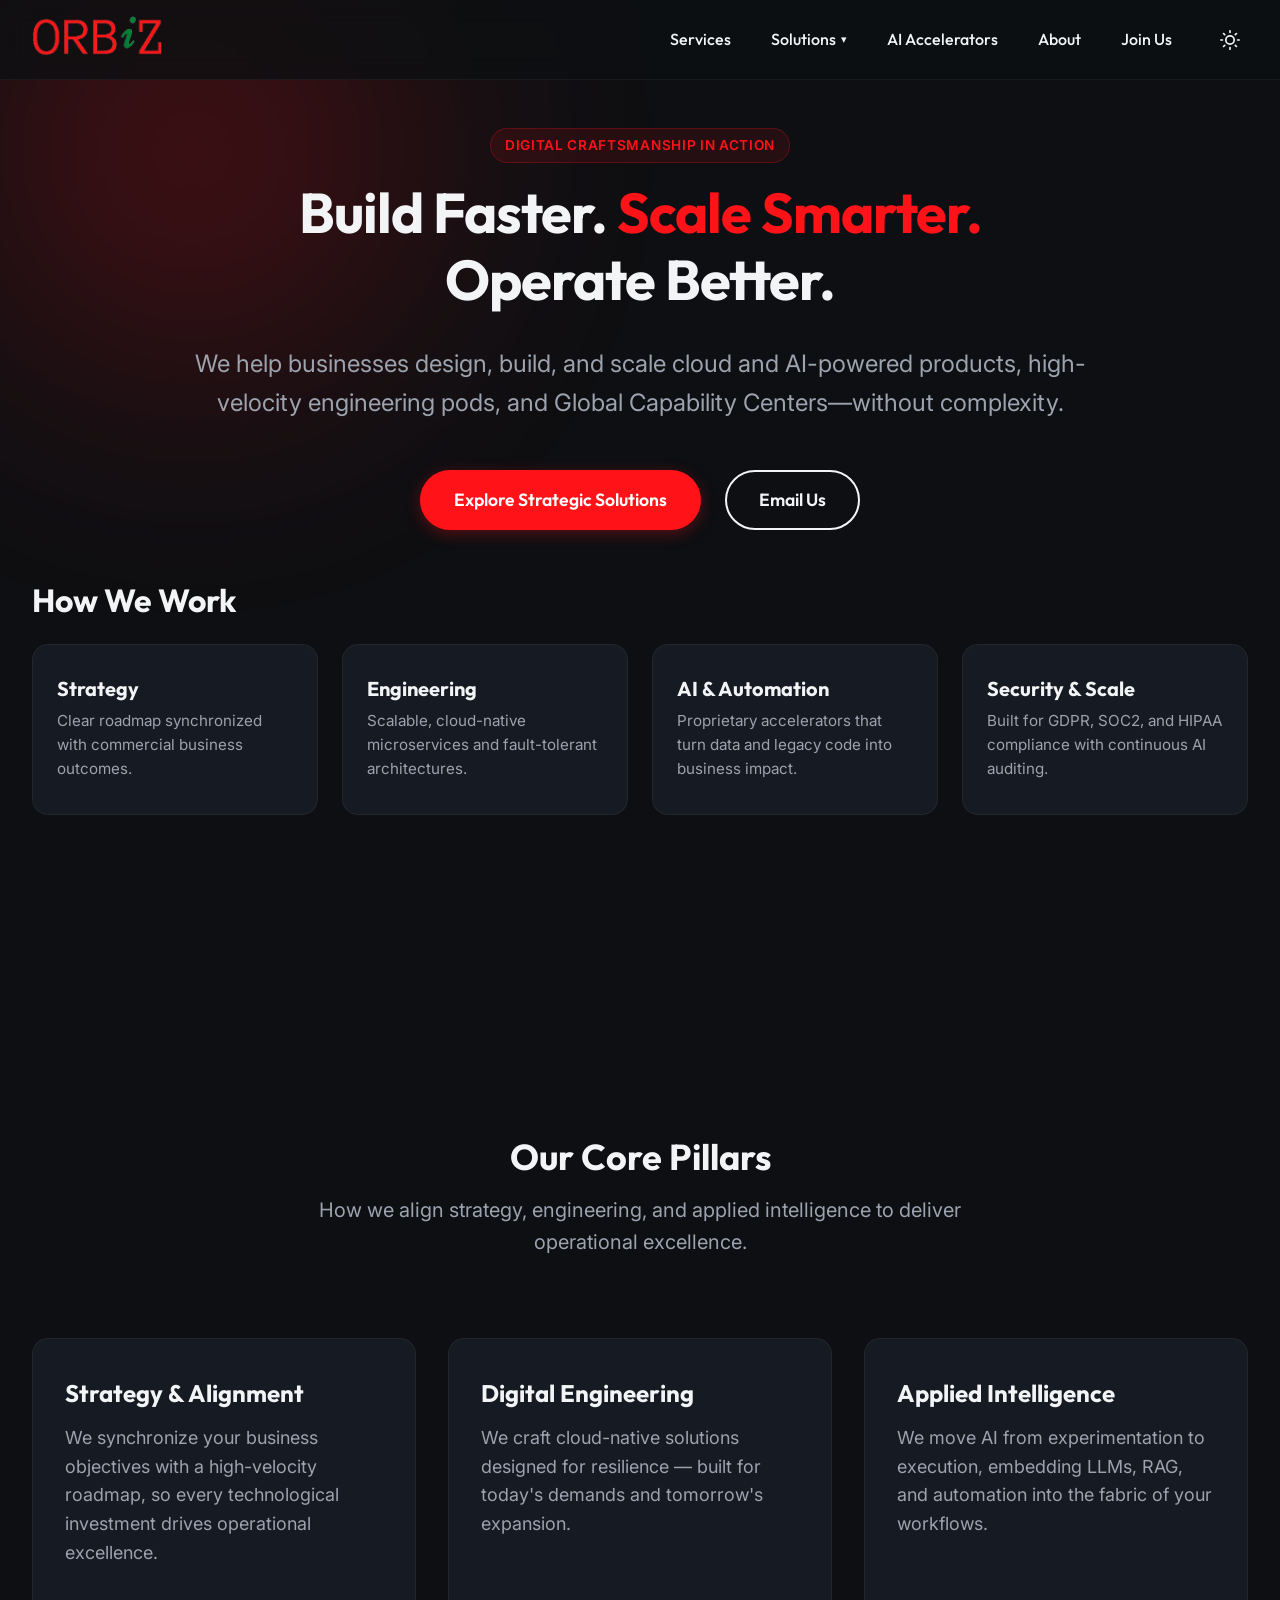
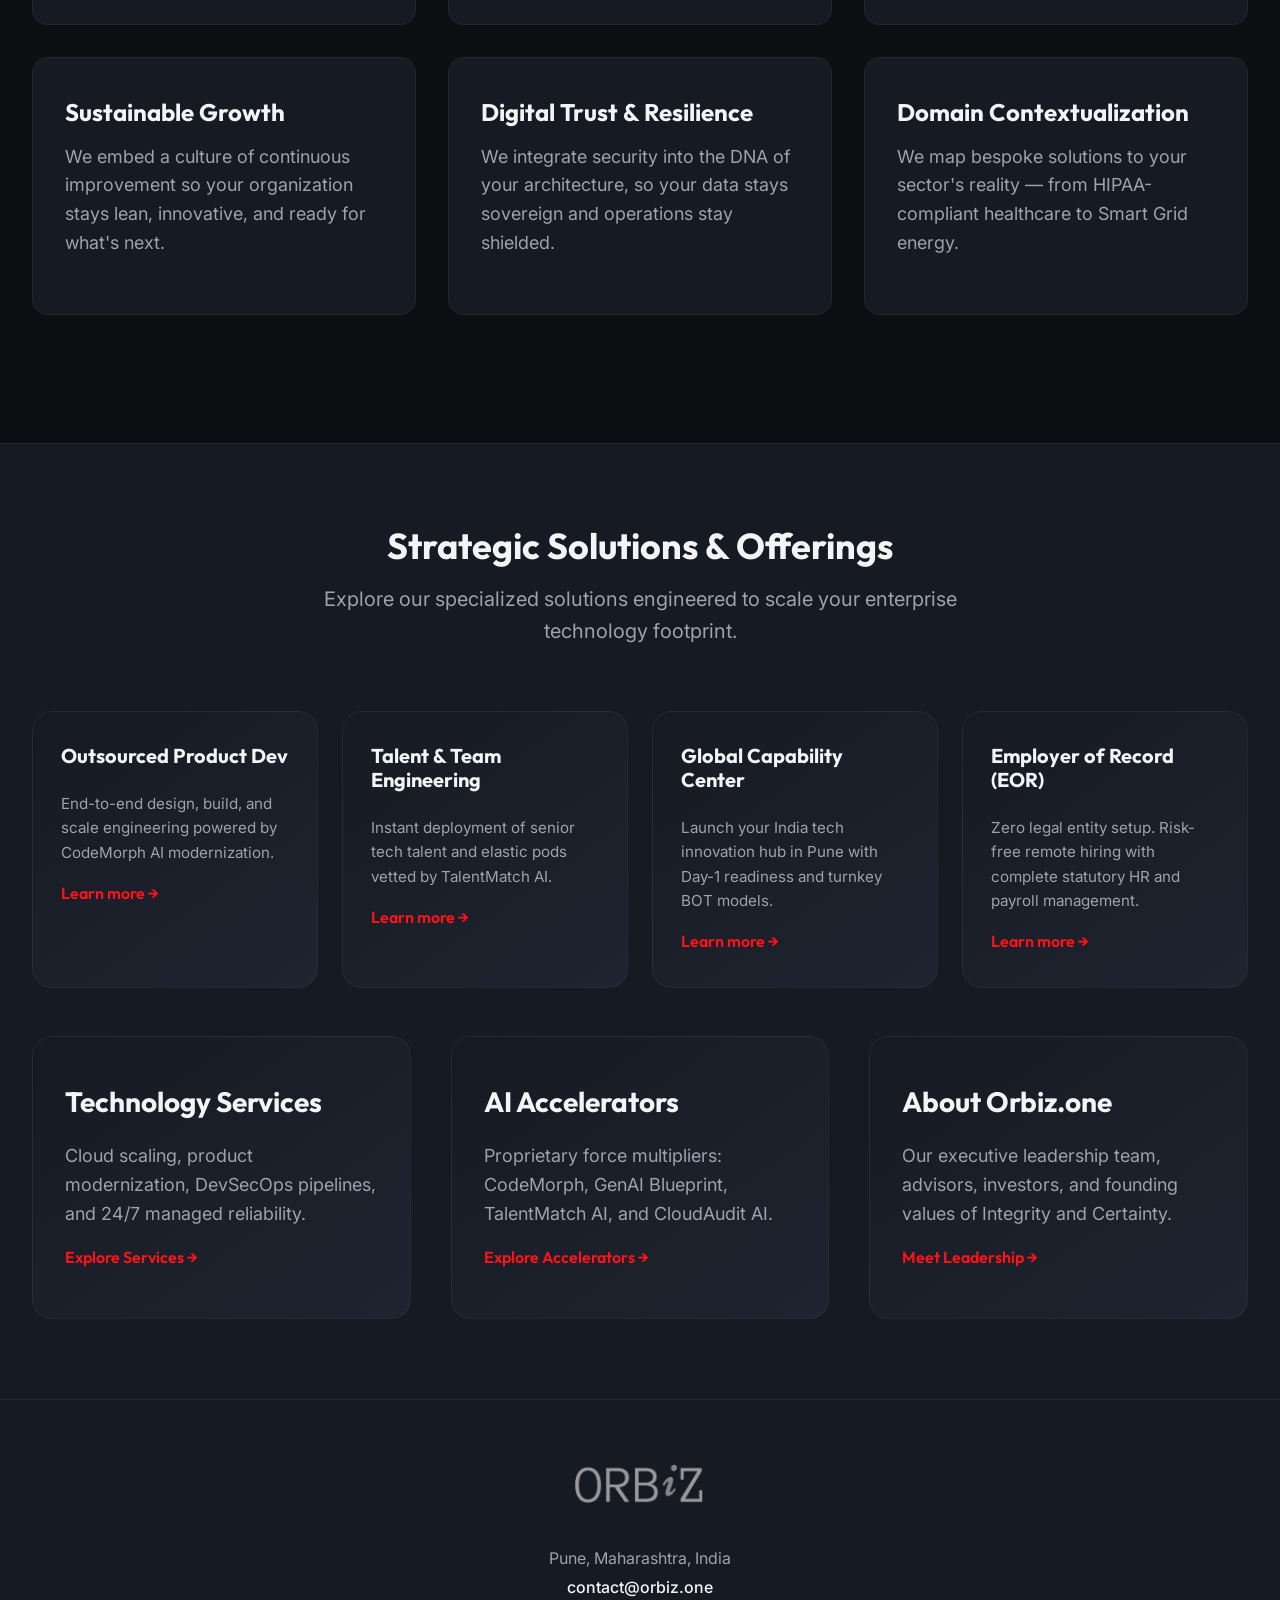
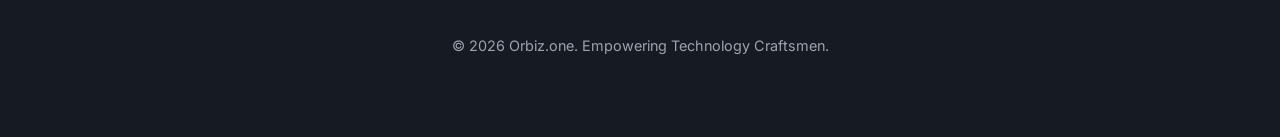
==== commit d26eda30: "Deploy SEO/AEO website architecture: 4 solution pages, updated leadership titles, schemas, sitemap, " ====
--- a/index.html
+++ b/index.html
@@ -4,28 +4,80 @@
 <head>
   <meta charset="UTF-8" />
   <meta name="viewport" content="width=device-width, initial-scale=1.0" />
-  <title>Orbiz.one - Empowering Digital & Operational Excellence</title>
-  <meta name="description" content="Orbiz.one is a specialist technology and consulting firm dedicated to helping enterprises realize their digital potential." />
+  <title>Orbiz.one - Digital Engineering, Applied AI & GCC Enablement</title>
+  <meta name="description" content="Orbiz.one helps enterprises design, build, and scale cloud and AI-powered products, talent pods, and Global Capability Centers (GCC) in India without complexity." />
+  <meta name="keywords" content="Digital Engineering, Applied AI, GCC Setup India, Outsourced Product Development, Hire Coders India, EOR India, Technology Craftsmen Pune" />
+  <link rel="canonical" href="https://orbiz.one/" />
+
+  <!-- Open Graph / Social -->
+  <meta property="og:type" content="website" />
+  <meta property="og:url" content="https://orbiz.one/" />
+  <meta property="og:title" content="Orbiz.one - Digital Engineering, Applied AI & GCC Enablement" />
+  <meta property="og:description" content="Build Faster. Scale Smarter. Operate Better. We help businesses build and scale cloud and AI-powered products and innovation hubs in India." />
+  <meta property="og:image" content="https://orbiz.one/assets/images/orbiz-logo.png" />
+
+  <!-- Twitter -->
+  <meta name="twitter:card" content="summary_large_image" />
+  <meta name="twitter:title" content="Orbiz.one - Digital Engineering & GCC Enablement" />
+  <meta name="twitter:description" content="Empowering enterprises with cloud engineering, applied AI, and India capability centers." />
 
   <link rel="preconnect" href="https://fonts.googleapis.com">
   <link rel="preconnect" href="https://fonts.gstatic.com" crossorigin>
-  <link
-    href="https://fonts.googleapis.com/css2?family=Inter:wght@300;400;500;600&family=Outfit:wght@400;500;700;800&display=swap"
-    rel="stylesheet">
+  <link href="https://fonts.googleapis.com/css2?family=Inter:wght@300;400;500;600&family=Outfit:wght@400;500;700;800&display=swap" rel="stylesheet">
 
   <link rel="stylesheet" href="assets/styles.css">
+
+  <!-- Schema.org JSON-LD -->
+  <script type="application/ld+json">
+  {
+    "@context": "https://schema.org",
+    "@graph": [
+      {
+        "@type": "WebSite",
+        "name": "Orbiz.one",
+        "url": "https://orbiz.one/",
+        "description": "Specialist technology consulting and digital engineering firm empowering enterprises with cloud engineering, applied AI, and Global Capability Centers."
+      },
+      {
+        "@type": "Organization",
+        "name": "Orbiz.one",
+        "url": "https://orbiz.one/",
+        "logo": "https://orbiz.one/assets/images/orbiz-logo.png",
+        "contactPoint": {
+          "@type": "ContactPoint",
+          "email": "contact@orbiz.one",
+          "contactType": "customer support"
+        },
+        "address": {
+          "@type": "PostalAddress",
+          "addressLocality": "Pune",
+          "addressRegion": "Maharashtra",
+          "addressCountry": "India"
+        }
+      }
+    ]
+  }
+  </script>
 </head>
 
 <body>
 
   <header id="navbar">
     <div class="container nav-container">
-      <a href="#hero" class="logo">
+      <a href="index.html" class="logo">
         <img src="assets/images/orbiz-logo.png" alt="Orbiz.one Logo" />
       </a>
       <nav class="nav-links" id="navLinks">
         <a href="services.html">Services</a>
-        <a href="solutions.html">Solutions</a>
+        <div class="nav-item-dropdown">
+          <a href="solutions.html" class="dropdown-toggle">Solutions <span class="dropdown-arrow">&#9662;</span></a>
+          <div class="dropdown-menu">
+            <a href="outsourced-product-development.html">Outsourced Product Development</a>
+            <a href="talent-team-engineering.html">Talent & Team Engineering</a>
+            <a href="gcc-setup-india.html">Global Capability Center (GCC)</a>
+            <a href="eor-services-india.html">Employer of Record (EOR)</a>
+          </div>
+        </div>
         <a href="products.html">AI Accelerators</a>
         <a href="about.html">About</a>
         <a href="careers.html">Join Us</a>
@@ -59,37 +111,34 @@
       <div class="bg-gradient"></div>
       <div class="container">
         <div class="hero-content fade-up">
+          <div class="badge-tag">Digital Craftsmanship in Action</div>
           <h1 class="hero-title">Build Faster.<span class="text-red"> Scale Smarter.</span> Operate Better.</h1>
-          <p class="hero-subtitle">We help businesses design, build, and scale cloud and AI-powered products—without
-            complexity.</p>
+          <p class="hero-subtitle">We help businesses design, build, and scale cloud and AI-powered products, high-velocity engineering pods, and Global Capability Centers—without complexity.</p>
           <div class="hero-actions">
-            <a href="services.html" class="btn btn-primary">Explore Our Services</a>
+            <a href="solutions.html" class="btn btn-primary">Explore Strategic Solutions</a>
             <a href="mailto:contact@orbiz.one" class="btn btn-outline">Email Us</a>
           </div>
         </div>
         <br />
         <br />
 
-        <h3 class="brand-font fade-up" style="font-size: 2rem; margin-bottom: 1.5rem; text-align: left;">How We Work
-        </h3>
+        <h3 class="brand-font fade-up" style="font-size: 2rem; margin-bottom: 1.5rem; text-align: left;">How We Work</h3>
         <div class="four-col-grid fade-up" style="margin-bottom: 4rem;">
           <div class="pillar-card" style="padding: 2rem 1.5rem;">
             <h4 style="font-size: 1.25rem; margin-bottom: 0.5rem; font-family: var(--font-heading);">Strategy</h4>
-            <p style="font-size: 0.95rem; margin-bottom: 0;">Clear roadmap aligned to business outcomes.</p>
+            <p style="font-size: 0.95rem; margin-bottom: 0;">Clear roadmap synchronized with commercial business outcomes.</p>
           </div>
           <div class="pillar-card" style="padding: 2rem 1.5rem;">
             <h4 style="font-size: 1.25rem; margin-bottom: 0.5rem; font-family: var(--font-heading);">Engineering</h4>
-            <p style="font-size: 0.95rem; margin-bottom: 0;">Scalable, cloud-native systems built right.</p>
-          </div>
-          <div class="pillar-card" style="padding: 2rem 1.5rem;">
-            <h4 style="font-size: 1.25rem; margin-bottom: 0.5rem; font-family: var(--font-heading);">AI & Automation
-            </h4>
-            <p style="font-size: 0.95rem; margin-bottom: 0;">Turn data into real business impact.</p>
-          </div>
-          <div class="pillar-card" style="padding: 2rem 1.5rem;">
-            <h4 style="font-size: 1.25rem; margin-bottom: 0.5rem; font-family: var(--font-heading);">Security & Scale
-            </h4>
-            <p style="font-size: 0.95rem; margin-bottom: 0;">Built for reliability, compliance, and growth.</p>
+            <p style="font-size: 0.95rem; margin-bottom: 0;">Scalable, cloud-native microservices and fault-tolerant architectures.</p>
+          </div>
+          <div class="pillar-card" style="padding: 2rem 1.5rem;">
+            <h4 style="font-size: 1.25rem; margin-bottom: 0.5rem; font-family: var(--font-heading);">AI &amp; Automation</h4>
+            <p style="font-size: 0.95rem; margin-bottom: 0;">Proprietary accelerators that turn data and legacy code into business impact.</p>
+          </div>
+          <div class="pillar-card" style="padding: 2rem 1.5rem;">
+            <h4 style="font-size: 1.25rem; margin-bottom: 0.5rem; font-family: var(--font-heading);">Security &amp; Scale</h4>
+            <p style="font-size: 0.95rem; margin-bottom: 0;">Built for GDPR, SOC2, and HIPAA compliance with continuous AI auditing.</p>
           </div>
         </div>
       </div>
@@ -99,73 +148,79 @@
     <section id="pillars">
       <div class="container">
         <h2 class="section-title fade-up">Our Core Pillars</h2>
-        <p class="section-subtitle fade-up">How we align strategy, engineering, and applied intelligence to deliver
-          operational excellence.</p>
+        <p class="section-subtitle fade-up">How we align strategy, engineering, and applied intelligence to deliver operational excellence.</p>
         <div class="pillars-grid fade-up">
           <div class="pillar-card">
             <h3>Strategy &amp; Alignment</h3>
-            <p>We synchronize your business objectives with a high-velocity roadmap, so every investment drives
-              operational excellence.</p>
+            <p>We synchronize your business objectives with a high-velocity roadmap, so every technological investment drives operational excellence.</p>
           </div>
           <div class="pillar-card">
             <h3>Digital Engineering</h3>
-            <p>We craft cloud-native solutions designed for resilience &mdash; built for today's demands and
-              tomorrow's challenges.</p>
+            <p>We craft cloud-native solutions designed for resilience &mdash; built for today's demands and tomorrow's expansion.</p>
           </div>
           <div class="pillar-card">
             <h3>Applied Intelligence</h3>
-            <p>We move AI from experimentation to execution, embedding machine learning into the fabric of your
-              workflows.</p>
+            <p>We move AI from experimentation to execution, embedding LLMs, RAG, and automation into the fabric of your workflows.</p>
           </div>
           <div class="pillar-card">
             <h3>Sustainable Growth</h3>
-            <p>We embed a culture of continuous improvement so your organization stays lean, innovative, and ready
-              for what's next.</p>
+            <p>We embed a culture of continuous improvement so your organization stays lean, innovative, and ready for what's next.</p>
           </div>
           <div class="pillar-card">
             <h3>Digital Trust &amp; Resilience</h3>
-            <p>We integrate security into the DNA of your architecture, so your data stays sovereign and your
-              operations stay shielded.</p>
+            <p>We integrate security into the DNA of your architecture, so your data stays sovereign and operations stay shielded.</p>
           </div>
           <div class="pillar-card">
             <h3>Domain Contextualization</h3>
-            <p>We map bespoke solutions to your sector's reality &mdash; from HIPAA-compliant healthcare to Smart
-              Grid energy.</p>
+            <p>We map bespoke solutions to your sector's reality &mdash; from HIPAA-compliant healthcare to Smart Grid energy.</p>
           </div>
         </div>
       </div>
     </section>
 
-    <!-- EXPLORE / TEASER SECTION -->
-    <section id="explore" style="background-color: var(--surface-color-1); border-top: 1px solid var(--border-color);">
+    <!-- EXPLORE / STRATEGIC SOLUTIONS TEASER -->
+    <section id="explore" style="background-color: var(--surface-color-1); border-top: 1px solid var(--border-color); padding: 5rem 0;">
       <div class="container">
-        <h2 class="section-title fade-up">Explore Orbiz.one</h2>
-        <p class="section-subtitle fade-up">Dive into what we do, how we do it, and who we are.</p>
-        <div class="services-grid fade-up">
+        <h2 class="section-title fade-up">Strategic Solutions &amp; Offerings</h2>
+        <p class="section-subtitle fade-up">Explore our specialized solutions engineered to scale your enterprise technology footprint.</p>
+        <div class="four-col-grid fade-up" style="margin-bottom: 3rem;">
+          <div class="service-card" style="padding: 2rem 1.75rem;">
+            <h3 style="font-size: 1.25rem;">Outsourced Product Dev</h3>
+            <p style="font-size: 0.95rem;">End-to-end design, build, and scale engineering powered by CodeMorph AI modernization.</p>
+            <a href="outsourced-product-development.html" class="text-red" style="font-weight: 600; font-family: var(--font-heading);">Learn more &rarr;</a>
+          </div>
+          <div class="service-card" style="padding: 2rem 1.75rem;">
+            <h3 style="font-size: 1.25rem;">Talent &amp; Team Engineering</h3>
+            <p style="font-size: 0.95rem;">Instant deployment of senior tech talent and elastic pods vetted by TalentMatch AI.</p>
+            <a href="talent-team-engineering.html" class="text-red" style="font-weight: 600; font-family: var(--font-heading);">Learn more &rarr;</a>
+          </div>
+          <div class="service-card" style="padding: 2rem 1.75rem;">
+            <h3 style="font-size: 1.25rem;">Global Capability Center</h3>
+            <p style="font-size: 0.95rem;">Launch your India tech innovation hub in Pune with Day-1 readiness and turnkey BOT models.</p>
+            <a href="gcc-setup-india.html" class="text-red" style="font-weight: 600; font-family: var(--font-heading);">Learn more &rarr;</a>
+          </div>
+          <div class="service-card" style="padding: 2rem 1.75rem;">
+            <h3 style="font-size: 1.25rem;">Employer of Record (EOR)</h3>
+            <p style="font-size: 0.95rem;">Zero legal entity setup. Risk-free remote hiring with complete statutory HR and payroll management.</p>
+            <a href="eor-services-india.html" class="text-red" style="font-weight: 600; font-family: var(--font-heading);">Learn more &rarr;</a>
+          </div>
+        </div>
+
+        <div class="services-grid fade-up" style="grid-template-columns: repeat(auto-fit, minmax(280px, 1fr));">
           <div class="service-card">
-            <h3>Services</h3>
-            <p>End-to-end engineering and managed services across product, cloud, and DevOps.</p>
-            <a href="services.html" class="text-red" style="font-weight: 600; font-family: var(--font-heading);">Learn more &rarr;</a>
-          </div>
-          <div class="service-card">
-            <h3>Solutions</h3>
-            <p>Outsourced product development, talent engineering, and GCC setup for global enterprises.</p>
-            <a href="solutions.html" class="text-red" style="font-weight: 600; font-family: var(--font-heading);">Learn more &rarr;</a>
+            <h3>Technology Services</h3>
+            <p>Cloud scaling, product modernization, DevSecOps pipelines, and 24/7 managed reliability.</p>
+            <a href="services.html" class="text-red" style="font-weight: 600; font-family: var(--font-heading);">Explore Services &rarr;</a>
           </div>
           <div class="service-card">
             <h3>AI Accelerators</h3>
-            <p>Proprietary tools that accelerate your digital journey with applied AI.</p>
-            <a href="products.html" class="text-red" style="font-weight: 600; font-family: var(--font-heading);">Learn more &rarr;</a>
+            <p>Proprietary force multipliers: CodeMorph, GenAI Blueprint, TalentMatch AI, and CloudAudit AI.</p>
+            <a href="products.html" class="text-red" style="font-weight: 600; font-family: var(--font-heading);">Explore Accelerators &rarr;</a>
           </div>
           <div class="service-card">
-            <h3>About</h3>
-            <p>Our leadership, investors, and the culture and values behind Orbiz.one.</p>
-            <a href="about.html" class="text-red" style="font-weight: 600; font-family: var(--font-heading);">Learn more &rarr;</a>
-          </div>
-          <div class="service-card">
-            <h3>Join Us</h3>
-            <p>Open roles for technology craftsmen who want to build, not just maintain.</p>
-            <a href="careers.html" class="text-red" style="font-weight: 600; font-family: var(--font-heading);">Learn more &rarr;</a>
+            <h3>About Orbiz.one</h3>
+            <p>Our executive leadership team, advisors, investors, and founding values of Integrity and Certainty.</p>
+            <a href="about.html" class="text-red" style="font-weight: 600; font-family: var(--font-heading);">Meet Leadership &rarr;</a>
           </div>
         </div>
       </div>
@@ -175,7 +230,7 @@
 
   <footer>
     <div class="container footer-content">
-      <a href="#hero" class="footer-logo">
+      <a href="index.html" class="footer-logo">
         <img src="assets/images/orbiz-logo.png" alt="Orbiz.one Logo" />
       </a>
       <div style="text-align: center; color: var(--text-muted); line-height: 1.8;">
--- a/assets/styles.css
+++ b/assets/styles.css
@@ -813,3 +813,333 @@
     .jd-section p {
       color: var(--text-muted);
     }
+
+    /* BREADCRUMBS */
+    .breadcrumb {
+      display: flex;
+      align-items: center;
+      gap: 0.5rem;
+      font-size: 0.875rem;
+      color: var(--text-muted);
+      margin-bottom: 1.5rem;
+    }
+    .breadcrumb a {
+      color: var(--text-muted);
+      transition: color 0.2s ease;
+    }
+    .breadcrumb a:hover {
+      color: var(--brand-red);
+    }
+    .breadcrumb span {
+      opacity: 0.5;
+    }
+    .breadcrumb .current {
+      color: var(--text-main);
+      font-weight: 500;
+    }
+
+    /* BADGES & TAGS */
+    .badge-tag {
+      display: inline-flex;
+      align-items: center;
+      gap: 0.4rem;
+      padding: 0.35rem 0.85rem;
+      background: rgba(255, 19, 25, 0.1);
+      border: 1px solid rgba(255, 19, 25, 0.25);
+      color: var(--brand-red);
+      border-radius: 9999px;
+      font-size: 0.85rem;
+      font-weight: 600;
+      text-transform: uppercase;
+      letter-spacing: 0.05em;
+      margin-bottom: 1rem;
+    }
+    .badge-tag.badge-blue {
+      background: rgba(59, 130, 246, 0.1);
+      border-color: rgba(59, 130, 246, 0.25);
+      color: #60a5fa;
+    }
+    .badge-tag.badge-green {
+      background: rgba(16, 185, 129, 0.1);
+      border-color: rgba(16, 185, 129, 0.25);
+      color: #34d399;
+    }
+
+    /* PROCESS / ROADMAP STEPS */
+    .process-steps {
+      display: grid;
+      grid-template-columns: repeat(auto-fit, minmax(260px, 1fr));
+      gap: 1.5rem;
+      margin: 2.5rem 0;
+    }
+    .process-step {
+      background: var(--surface-color-1);
+      border: 1px solid var(--border-color);
+      border-radius: 12px;
+      padding: 2rem 1.75rem;
+      position: relative;
+      transition: var(--transition);
+    }
+    .process-step:hover {
+      border-color: var(--brand-red);
+      transform: translateY(-4px);
+    }
+    .step-badge {
+      display: inline-flex;
+      align-items: center;
+      justify-content: center;
+      width: 36px;
+      height: 36px;
+      background: var(--brand-red);
+      color: #ffffff;
+      font-weight: 700;
+      font-size: 1rem;
+      border-radius: 8px;
+      margin-bottom: 1.25rem;
+    }
+    .process-step h4 {
+      font-size: 1.25rem;
+      margin-bottom: 0.75rem;
+      color: var(--text-main);
+    }
+    .process-step p {
+      font-size: 0.95rem;
+      margin-bottom: 0;
+      line-height: 1.6;
+    }
+
+    /* VALUE MATRIX / COMPARISON TABLE */
+    .table-container {
+      width: 100%;
+      overflow-x: auto;
+      margin: 2rem 0;
+      border-radius: 12px;
+      border: 1px solid var(--border-color);
+      background: var(--surface-color-1);
+    }
+    .styled-table {
+      width: 100%;
+      border-collapse: collapse;
+      text-align: left;
+      font-size: 0.95rem;
+    }
+    .styled-table th {
+      background: var(--surface-color-2);
+      color: var(--text-main);
+      padding: 1rem 1.25rem;
+      font-family: var(--font-heading);
+      font-weight: 600;
+      border-bottom: 1px solid var(--border-color);
+    }
+    .styled-table td {
+      padding: 1rem 1.25rem;
+      color: var(--text-muted);
+      border-bottom: 1px solid var(--border-color);
+      vertical-align: top;
+    }
+    .styled-table tr:last-child td {
+      border-bottom: none;
+    }
+    .styled-table tr:hover td {
+      background: rgba(255, 255, 255, 0.02);
+    }
+    .styled-table .highlight-col {
+      color: var(--brand-red);
+      font-weight: 600;
+    }
+
+    /* FAQ ACCORDION */
+    .faq-container {
+      max-width: 900px;
+      margin: 3rem auto 0;
+    }
+    .faq-item {
+      background: var(--surface-color-1);
+      border: 1px solid var(--border-color);
+      border-radius: 10px;
+      margin-bottom: 1rem;
+      overflow: hidden;
+      transition: var(--transition);
+    }
+    .faq-item:hover {
+      border-color: rgba(255, 19, 25, 0.3);
+    }
+    .faq-question {
+      width: 100%;
+      padding: 1.35rem 1.75rem;
+      background: none;
+      border: none;
+      color: var(--text-main);
+      font-family: var(--font-heading);
+      font-size: 1.125rem;
+      font-weight: 600;
+      text-align: left;
+      display: flex;
+      justify-content: space-between;
+      align-items: center;
+      cursor: pointer;
+      gap: 1rem;
+    }
+    .faq-icon {
+      font-size: 1.4rem;
+      font-weight: 300;
+      transition: transform 0.3s ease;
+      color: var(--brand-red);
+      flex-shrink: 0;
+    }
+    .faq-item.active .faq-icon {
+      transform: rotate(45deg);
+    }
+    .faq-answer {
+      max-height: 0;
+      overflow: hidden;
+      transition: max-height 0.35s ease, padding 0.35s ease;
+      padding: 0 1.75rem;
+    }
+    .faq-item.active .faq-answer {
+      max-height: 400px;
+      padding: 0 1.75rem 1.5rem 1.75rem;
+    }
+    .faq-answer p {
+      font-size: 1rem;
+      line-height: 1.7;
+      margin-bottom: 0;
+      color: var(--text-muted);
+    }
+
+    /* CTA BANNER */
+    .cta-banner {
+      background: linear-gradient(135deg, var(--surface-color-1) 0%, var(--surface-color-2) 100%);
+      border: 1px solid var(--border-color);
+      border-left: 4px solid var(--brand-red);
+      border-radius: 12px;
+      padding: 3rem 2.5rem;
+      margin: 4rem auto 2rem;
+      display: flex;
+      flex-wrap: wrap;
+      justify-content: space-between;
+      align-items: center;
+      gap: 2rem;
+    }
+    .cta-banner-content h3 {
+      font-size: 1.75rem;
+      margin-bottom: 0.5rem;
+    }
+    .cta-banner-content p {
+      margin-bottom: 0;
+      max-width: 600px;
+    }
+
+    /* ACCELERATOR MINI-CARD */
+    .accelerator-pill-grid {
+      display: grid;
+      grid-template-columns: repeat(auto-fit, minmax(280px, 1fr));
+      gap: 1.25rem;
+      margin: 2rem 0;
+    }
+    .accelerator-pill {
+      background: var(--surface-color-1);
+      border: 1px solid var(--border-color);
+      border-radius: 10px;
+      padding: 1.5rem;
+      display: flex;
+      gap: 1rem;
+      align-items: flex-start;
+      transition: var(--transition);
+    }
+    .accelerator-pill:hover {
+      border-color: var(--brand-red);
+      transform: translateY(-2px);
+    }
+    .accelerator-pill-icon {
+      width: 40px;
+      height: 40px;
+      border-radius: 8px;
+      background: rgba(255, 19, 25, 0.1);
+      color: var(--brand-red);
+      display: flex;
+      align-items: center;
+      justify-content: center;
+      font-weight: 700;
+      font-family: var(--font-heading);
+      flex-shrink: 0;
+    }
+    .accelerator-pill-info h4 {
+      font-size: 1.05rem;
+      margin-bottom: 0.35rem;
+    }
+    .accelerator-pill-info p {
+      font-size: 0.875rem;
+      margin-bottom: 0;
+      line-height: 1.5;
+    }
+
+    /* DROPDOWN NAV */
+    .nav-item-dropdown {
+      position: relative;
+      display: inline-block;
+    }
+    .dropdown-toggle {
+      display: inline-flex;
+      align-items: center;
+      gap: 0.3rem;
+      cursor: pointer;
+    }
+    .dropdown-arrow {
+      font-size: 0.7rem;
+      transition: transform 0.2s ease;
+    }
+    .nav-item-dropdown:hover .dropdown-arrow {
+      transform: rotate(180deg);
+    }
+    .dropdown-menu {
+      position: absolute;
+      top: 100%;
+      left: 0;
+      min-width: 260px;
+      background: var(--surface-color-1);
+      border: 1px solid var(--border-color);
+      border-radius: 8px;
+      padding: 0.5rem 0;
+      box-shadow: 0 10px 25px var(--shadow-color);
+      opacity: 0;
+      visibility: hidden;
+      transform: translateY(8px);
+      transition: all 0.2s ease;
+      z-index: 100;
+    }
+    .nav-item-dropdown:hover .dropdown-menu,
+    .nav-item-dropdown:focus-within .dropdown-menu {
+      opacity: 1;
+      visibility: visible;
+      transform: translateY(0);
+    }
+    .dropdown-menu a {
+      display: block;
+      padding: 0.65rem 1.25rem;
+      font-size: 0.925rem;
+      color: var(--text-muted);
+      transition: var(--transition);
+    }
+    .dropdown-menu a:hover {
+      background: var(--surface-color-2);
+      color: var(--brand-red);
+      padding-left: 1.5rem;
+    }
+
+    @media (max-width: 900px) {
+      .dropdown-menu {
+        position: static;
+        box-shadow: none;
+        border: none;
+        background: transparent;
+        opacity: 1;
+        visibility: visible;
+        transform: none;
+        padding-left: 1.5rem;
+        display: none;
+      }
+      .nav-item-dropdown.mobile-open .dropdown-menu {
+        display: block;
+      }
+    }
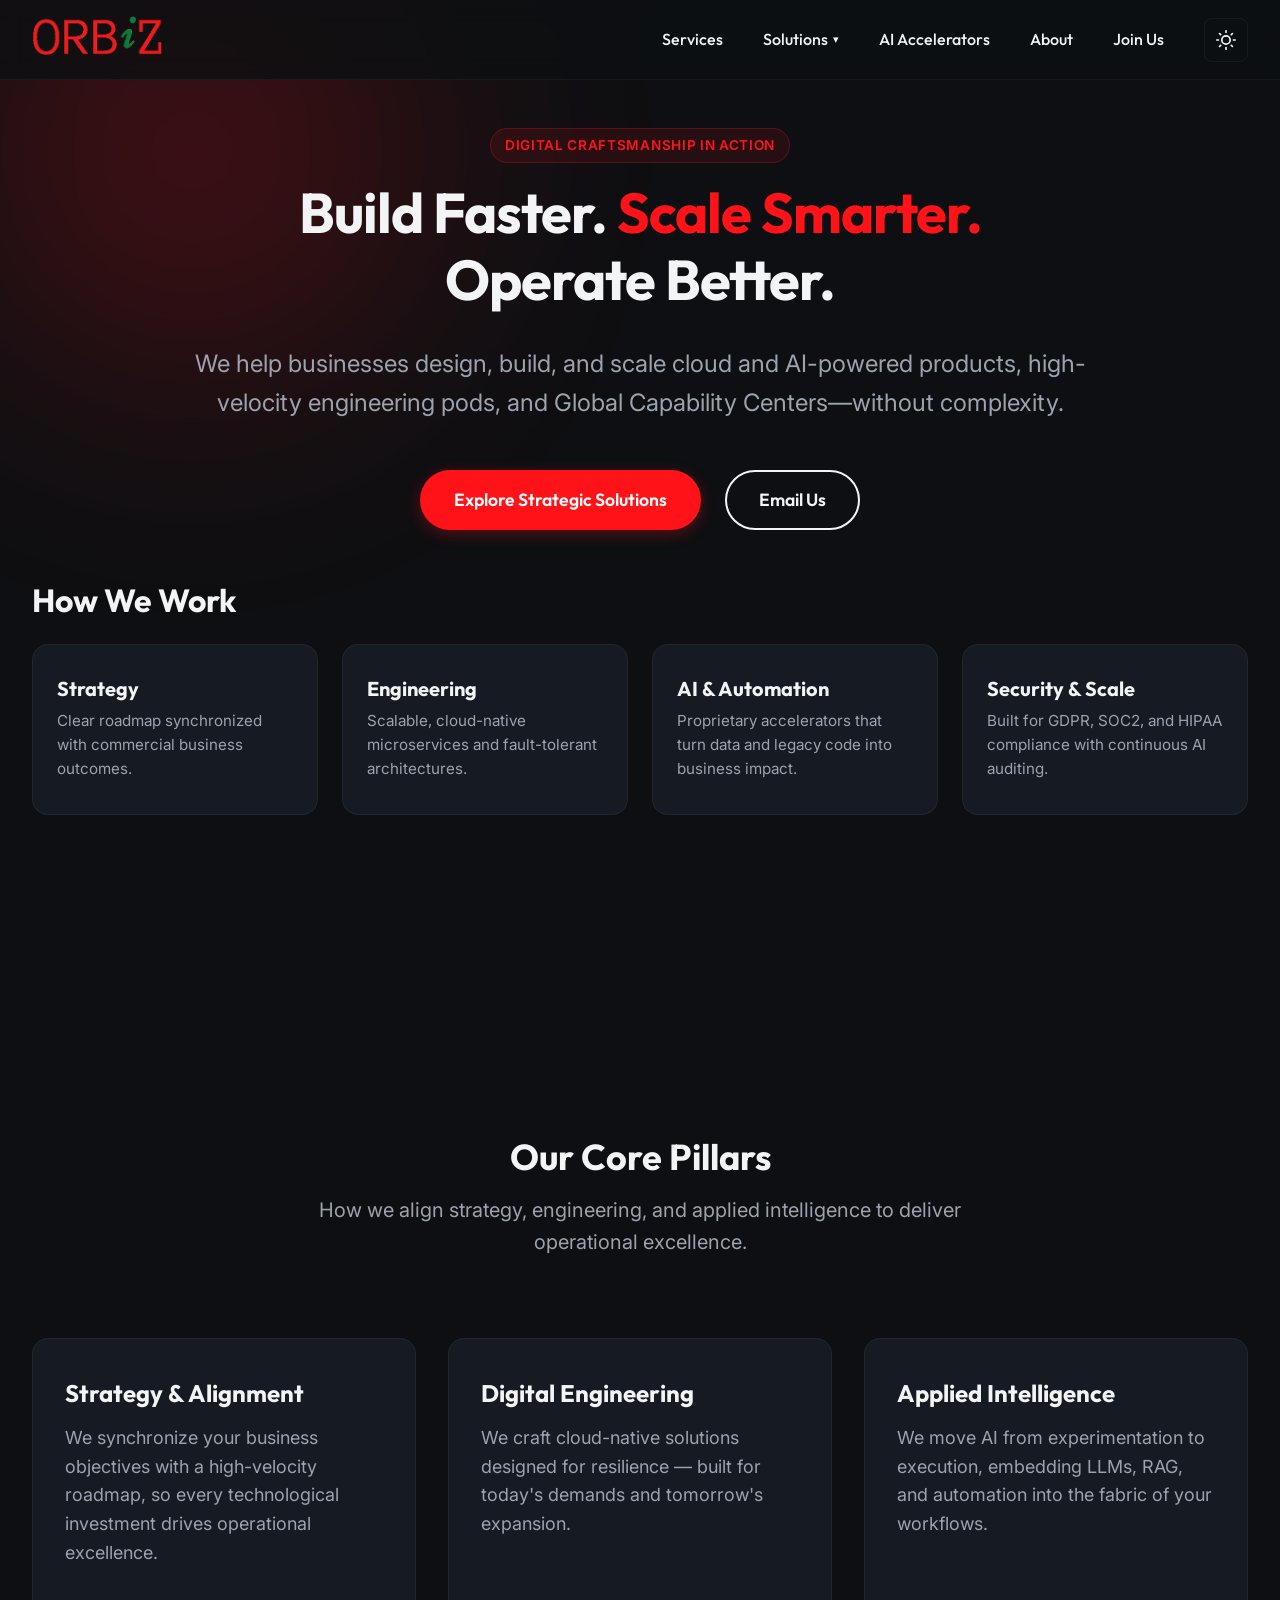
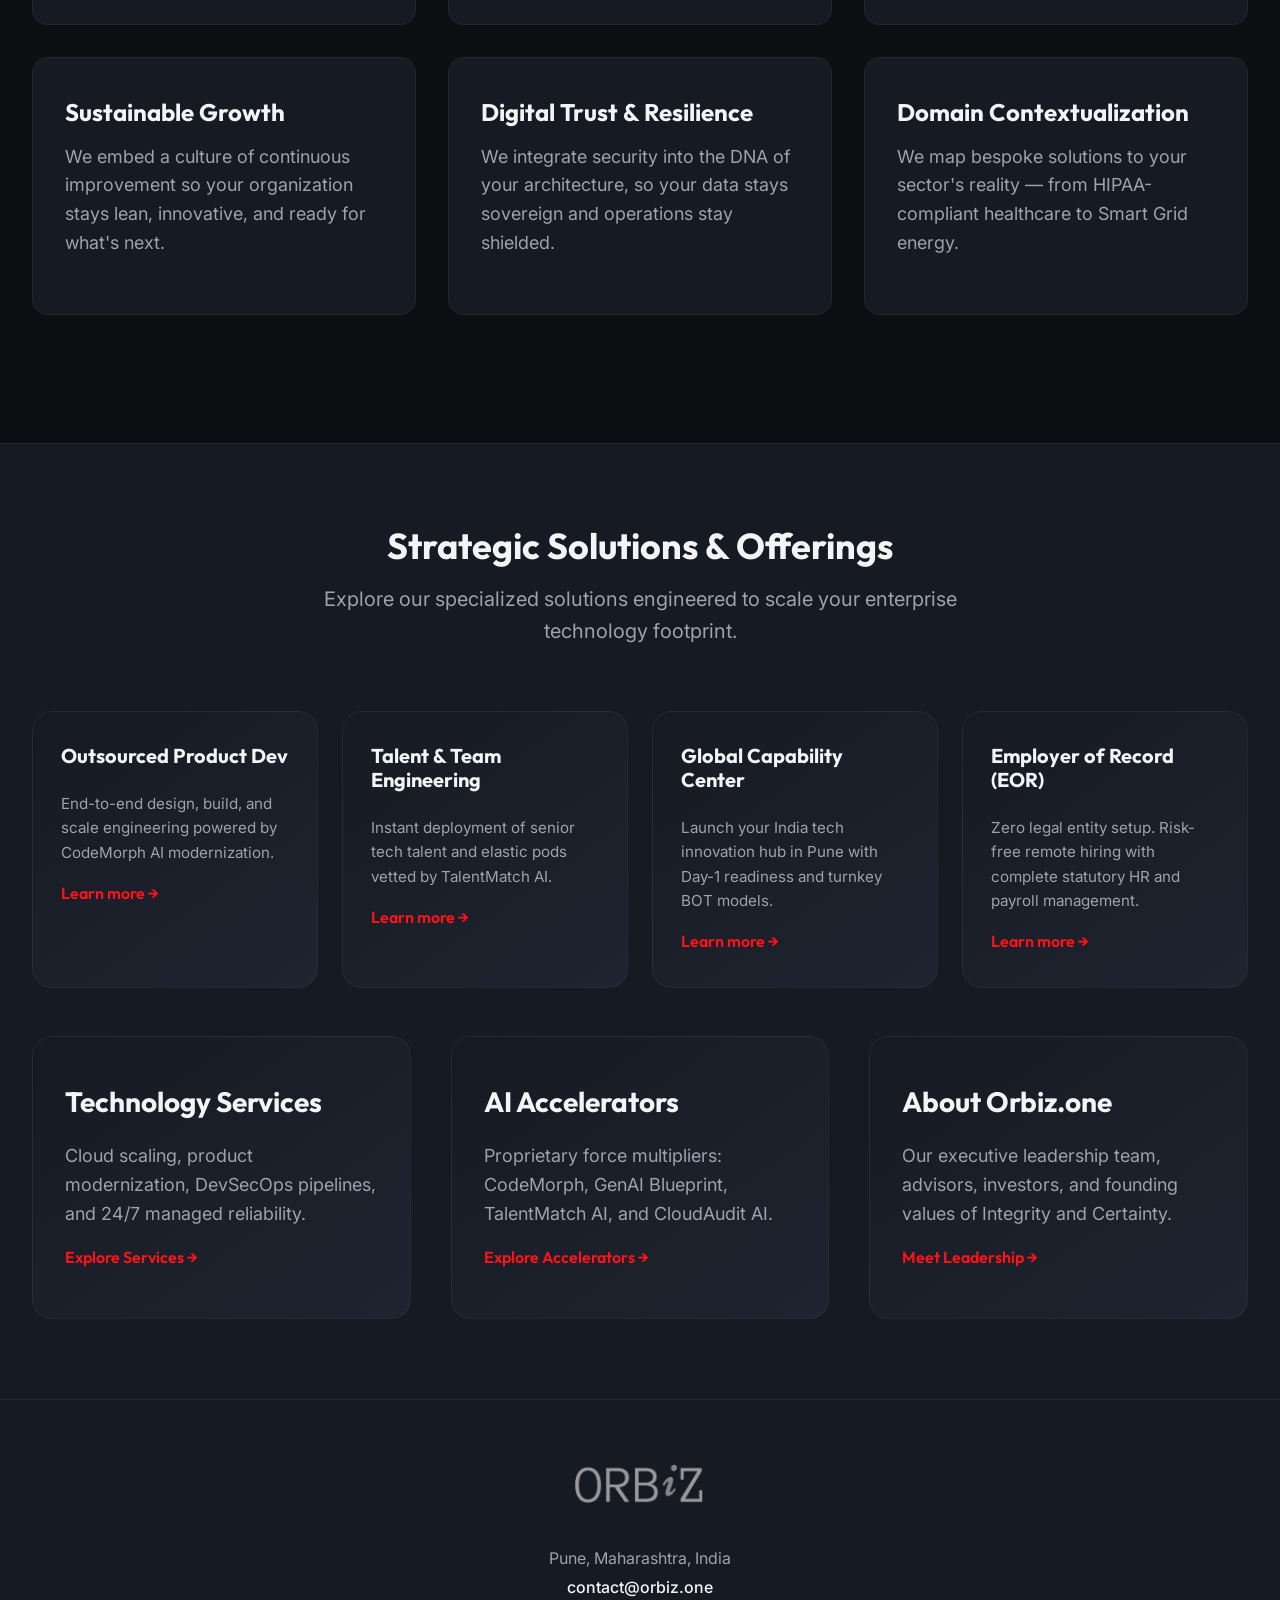
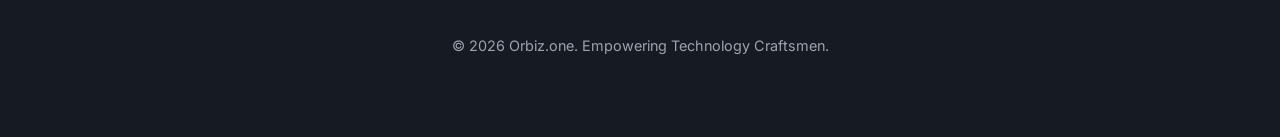
==== commit cf30ee05: "Implement WCAG 2.2 Level AA accessibility compliance across website - Add skip-link and accessible <" ====
--- a/index.html
+++ b/index.html
@@ -61,16 +61,17 @@
 </head>
 
 <body>
+  <a href="#main" class="skip-link">Skip to main content</a>
 
   <header id="navbar">
     <div class="container nav-container">
       <a href="index.html" class="logo">
         <img src="assets/images/orbiz-logo.png" alt="Orbiz.one Logo" />
       </a>
-      <nav class="nav-links" id="navLinks">
+      <nav class="nav-links" id="navLinks" role="navigation" aria-label="Main Navigation">
         <a href="services.html">Services</a>
         <div class="nav-item-dropdown">
-          <a href="solutions.html" class="dropdown-toggle">Solutions <span class="dropdown-arrow">&#9662;</span></a>
+          <a href="solutions.html" class="dropdown-toggle" role="button" aria-haspopup="true" aria-expanded="false">Solutions <span class="dropdown-arrow" aria-hidden="true">&#9662;</span></a>
           <div class="dropdown-menu">
             <a href="outsourced-product-development.html">Outsourced Product Development</a>
             <a href="talent-team-engineering.html">Talent & Team Engineering</a>
@@ -82,11 +83,11 @@
         <a href="about.html">About</a>
         <a href="careers.html">Join Us</a>
         <button id="themeToggle" class="btn-icon" aria-label="Toggle Theme">
-          <svg id="moonIcon" xmlns="http://www.w3.org/2000/svg" width="20" height="20" viewBox="0 0 24 24" fill="none"
+          <svg id="moonIcon" aria-hidden="true" xmlns="http://www.w3.org/2000/svg" width="20" height="20" viewBox="0 0 24 24" fill="none"
             stroke="currentColor" stroke-width="2" stroke-linecap="round" stroke-linejoin="round">
             <path d="M21 12.79A9 9 0 1 1 11.21 3 7 7 0 0 0 21 12.79z"></path>
           </svg>
-          <svg id="sunIcon" style="display:none;" xmlns="http://www.w3.org/2000/svg" width="20" height="20"
+          <svg id="sunIcon" style="display:none;" aria-hidden="true" xmlns="http://www.w3.org/2000/svg" width="20" height="20"
             viewBox="0 0 24 24" fill="none" stroke="currentColor" stroke-width="2" stroke-linecap="round"
             stroke-linejoin="round">
             <circle cx="12" cy="12" r="5"></circle>
@@ -101,11 +102,11 @@
           </svg>
         </button>
       </nav>
-      <div class="nav-toggle" id="mobileMenuBtn">&#9776;</div>
+      <button type="button" class="nav-toggle" id="mobileMenuBtn" aria-label="Toggle navigation menu" aria-expanded="false" aria-controls="navLinks"><span aria-hidden="true">&#9776;</span></button>
     </div>
   </header>
 
-  <main>
+  <main id="main" tabindex="-1">
     <!-- HERO SECTION -->
     <section id="hero">
       <div class="bg-gradient"></div>
@@ -122,22 +123,22 @@
         <br />
         <br />
 
-        <h3 class="brand-font fade-up" style="font-size: 2rem; margin-bottom: 1.5rem; text-align: left;">How We Work</h3>
+        <h2 class="brand-font fade-up" style="font-size: 2rem; margin-bottom: 1.5rem; text-align: left;">How We Work</h2>
         <div class="four-col-grid fade-up" style="margin-bottom: 4rem;">
           <div class="pillar-card" style="padding: 2rem 1.5rem;">
-            <h4 style="font-size: 1.25rem; margin-bottom: 0.5rem; font-family: var(--font-heading);">Strategy</h4>
+            <h3 style="font-size: 1.25rem; margin-bottom: 0.5rem; font-family: var(--font-heading);">Strategy</h3>
             <p style="font-size: 0.95rem; margin-bottom: 0;">Clear roadmap synchronized with commercial business outcomes.</p>
           </div>
           <div class="pillar-card" style="padding: 2rem 1.5rem;">
-            <h4 style="font-size: 1.25rem; margin-bottom: 0.5rem; font-family: var(--font-heading);">Engineering</h4>
+            <h3 style="font-size: 1.25rem; margin-bottom: 0.5rem; font-family: var(--font-heading);">Engineering</h3>
             <p style="font-size: 0.95rem; margin-bottom: 0;">Scalable, cloud-native microservices and fault-tolerant architectures.</p>
           </div>
           <div class="pillar-card" style="padding: 2rem 1.5rem;">
-            <h4 style="font-size: 1.25rem; margin-bottom: 0.5rem; font-family: var(--font-heading);">AI &amp; Automation</h4>
+            <h3 style="font-size: 1.25rem; margin-bottom: 0.5rem; font-family: var(--font-heading);">AI &amp; Automation</h3>
             <p style="font-size: 0.95rem; margin-bottom: 0;">Proprietary accelerators that turn data and legacy code into business impact.</p>
           </div>
           <div class="pillar-card" style="padding: 2rem 1.5rem;">
-            <h4 style="font-size: 1.25rem; margin-bottom: 0.5rem; font-family: var(--font-heading);">Security &amp; Scale</h4>
+            <h3 style="font-size: 1.25rem; margin-bottom: 0.5rem; font-family: var(--font-heading);">Security &amp; Scale</h3>
             <p style="font-size: 0.95rem; margin-bottom: 0;">Built for GDPR, SOC2, and HIPAA compliance with continuous AI auditing.</p>
           </div>
         </div>
@@ -187,22 +188,22 @@
           <div class="service-card" style="padding: 2rem 1.75rem;">
             <h3 style="font-size: 1.25rem;">Outsourced Product Dev</h3>
             <p style="font-size: 0.95rem;">End-to-end design, build, and scale engineering powered by CodeMorph AI modernization.</p>
-            <a href="outsourced-product-development.html" class="text-red" style="font-weight: 600; font-family: var(--font-heading);">Learn more &rarr;</a>
+            <a href="outsourced-product-development.html" class="text-red" style="font-weight: 600; font-family: var(--font-heading);" aria-label="Learn more about Outsourced Product Development">Learn more &rarr;</a>
           </div>
           <div class="service-card" style="padding: 2rem 1.75rem;">
             <h3 style="font-size: 1.25rem;">Talent &amp; Team Engineering</h3>
             <p style="font-size: 0.95rem;">Instant deployment of senior tech talent and elastic pods vetted by TalentMatch AI.</p>
-            <a href="talent-team-engineering.html" class="text-red" style="font-weight: 600; font-family: var(--font-heading);">Learn more &rarr;</a>
+            <a href="talent-team-engineering.html" class="text-red" style="font-weight: 600; font-family: var(--font-heading);" aria-label="Learn more about Talent and Team Engineering">Learn more &rarr;</a>
           </div>
           <div class="service-card" style="padding: 2rem 1.75rem;">
             <h3 style="font-size: 1.25rem;">Global Capability Center</h3>
             <p style="font-size: 0.95rem;">Launch your India tech innovation hub in Pune with Day-1 readiness and turnkey BOT models.</p>
-            <a href="gcc-setup-india.html" class="text-red" style="font-weight: 600; font-family: var(--font-heading);">Learn more &rarr;</a>
+            <a href="gcc-setup-india.html" class="text-red" style="font-weight: 600; font-family: var(--font-heading);" aria-label="Learn more about Global Capability Center setup in India">Learn more &rarr;</a>
           </div>
           <div class="service-card" style="padding: 2rem 1.75rem;">
             <h3 style="font-size: 1.25rem;">Employer of Record (EOR)</h3>
             <p style="font-size: 0.95rem;">Zero legal entity setup. Risk-free remote hiring with complete statutory HR and payroll management.</p>
-            <a href="eor-services-india.html" class="text-red" style="font-weight: 600; font-family: var(--font-heading);">Learn more &rarr;</a>
+            <a href="eor-services-india.html" class="text-red" style="font-weight: 600; font-family: var(--font-heading);" aria-label="Learn more about Employer of Record services in India">Learn more &rarr;</a>
           </div>
         </div>
 
@@ -210,17 +211,17 @@
           <div class="service-card">
             <h3>Technology Services</h3>
             <p>Cloud scaling, product modernization, DevSecOps pipelines, and 24/7 managed reliability.</p>
-            <a href="services.html" class="text-red" style="font-weight: 600; font-family: var(--font-heading);">Explore Services &rarr;</a>
+            <a href="services.html" class="text-red" style="font-weight: 600; font-family: var(--font-heading);" aria-label="Explore Technology Services">Explore Services &rarr;</a>
           </div>
           <div class="service-card">
             <h3>AI Accelerators</h3>
             <p>Proprietary force multipliers: CodeMorph, GenAI Blueprint, TalentMatch AI, and CloudAudit AI.</p>
-            <a href="products.html" class="text-red" style="font-weight: 600; font-family: var(--font-heading);">Explore Accelerators &rarr;</a>
+            <a href="products.html" class="text-red" style="font-weight: 600; font-family: var(--font-heading);" aria-label="Explore AI Accelerators">Explore Accelerators &rarr;</a>
           </div>
           <div class="service-card">
             <h3>About Orbiz.one</h3>
             <p>Our executive leadership team, advisors, investors, and founding values of Integrity and Certainty.</p>
-            <a href="about.html" class="text-red" style="font-weight: 600; font-family: var(--font-heading);">Meet Leadership &rarr;</a>
+            <a href="about.html" class="text-red" style="font-weight: 600; font-family: var(--font-heading);" aria-label="Meet Orbiz Leadership and Advisors">Meet Leadership &rarr;</a>
           </div>
         </div>
       </div>
--- a/assets/styles.css
+++ b/assets/styles.css
@@ -23,7 +23,8 @@
 
     [data-theme="light"] {
       /* Light Theme Override */
-      --brand-red-glow: rgba(255, 19, 25, 0.15);
+      --brand-red: #c50d12;
+      --brand-red-glow: rgba(197, 13, 18, 0.15);
       --bg-color: #f8fafc;
       --surface-color-1: #ffffff;
       --surface-color-2: #f1f5f9;
@@ -46,6 +47,54 @@
 
     html {
       scroll-behavior: smooth;
+      scroll-padding-top: calc(var(--nav-height) + 1.5rem);
+    }
+
+    :target {
+      scroll-margin-top: calc(var(--nav-height) + 1.5rem);
+    }
+
+    /* Focus styling for WCAG 2.2 Level AA (2.4.7, 2.4.13) */
+    :focus-visible {
+      outline: 2px solid var(--brand-red);
+      outline-offset: 3px;
+    }
+
+    /* Screen Reader Only utility */
+    .sr-only {
+      position: absolute;
+      width: 1px;
+      height: 1px;
+      padding: 0;
+      margin: -1px;
+      overflow: hidden;
+      clip: rect(0, 0, 0, 0);
+      white-space: nowrap;
+      border: 0;
+    }
+
+    /* Skip link for WCAG 2.4.1 (Bypass Blocks) */
+    .skip-link {
+      position: absolute;
+      top: -100px;
+      left: 1.5rem;
+      background: var(--brand-red);
+      color: #ffffff !important;
+      padding: 0.75rem 1.5rem;
+      border-radius: 6px;
+      font-weight: 600;
+      font-size: 0.95rem;
+      z-index: 99999;
+      text-decoration: none;
+      box-shadow: 0 4px 15px rgba(0, 0, 0, 0.4);
+      transition: top 0.2s ease-in-out;
+    }
+
+    .skip-link:focus,
+    .skip-link:focus-visible {
+      top: 1rem;
+      outline: 3px solid #ffffff;
+      outline-offset: 2px;
     }
 
     body {
@@ -263,9 +312,18 @@
 
     .nav-toggle {
       display: none;
+      background: transparent;
+      border: none;
       font-size: 1.5rem;
       cursor: pointer;
       color: var(--text-main);
+      padding: 0.5rem;
+      min-width: 44px;
+      min-height: 44px;
+      align-items: center;
+      justify-content: center;
+      line-height: 1;
+      border-radius: 6px;
     }
 
     section {
@@ -730,7 +788,7 @@
       }
 
       .nav-toggle {
-        display: block;
+        display: inline-flex;
       }
 
       .hero-title {
@@ -752,9 +810,19 @@
     }
 
     .job-card-header {
+      width: 100%;
+      background: transparent;
+      border: none;
+      padding: 0;
+      color: inherit;
+      font-family: inherit;
+      font-size: inherit;
+      font-weight: inherit;
       display: flex;
       justify-content: space-between;
       align-items: center;
+      cursor: pointer;
+      text-align: left;
       transition: color 0.3s;
     }
 
@@ -1143,3 +1211,42 @@
         display: block;
       }
     }
+
+    /* WCAG 2.2 Target Size (2.5.8) & Touch Target minimums */
+    .btn-icon {
+      min-width: 44px;
+      min-height: 44px;
+      display: inline-flex;
+      align-items: center;
+      justify-content: center;
+      background: transparent;
+      border: 1px solid var(--border-color);
+      cursor: pointer;
+      color: var(--text-main);
+      border-radius: 8px;
+    }
+
+    .breadcrumb a {
+      display: inline-flex;
+      align-items: center;
+      min-height: 32px;
+      padding: 0 4px;
+    }
+
+    /* WCAG 2.2 / 2.3.3 Reduced Motion */
+    @media (prefers-reduced-motion: reduce) {
+      *,
+      *::before,
+      *::after {
+        animation-duration: 0.01ms !important;
+        animation-iteration-count: 1 !important;
+        transition-duration: 0.01ms !important;
+        scroll-behavior: auto !important;
+      }
+      .fade-up {
+        opacity: 1 !important;
+        transform: none !important;
+        transition: none !important;
+      }
+    }
+
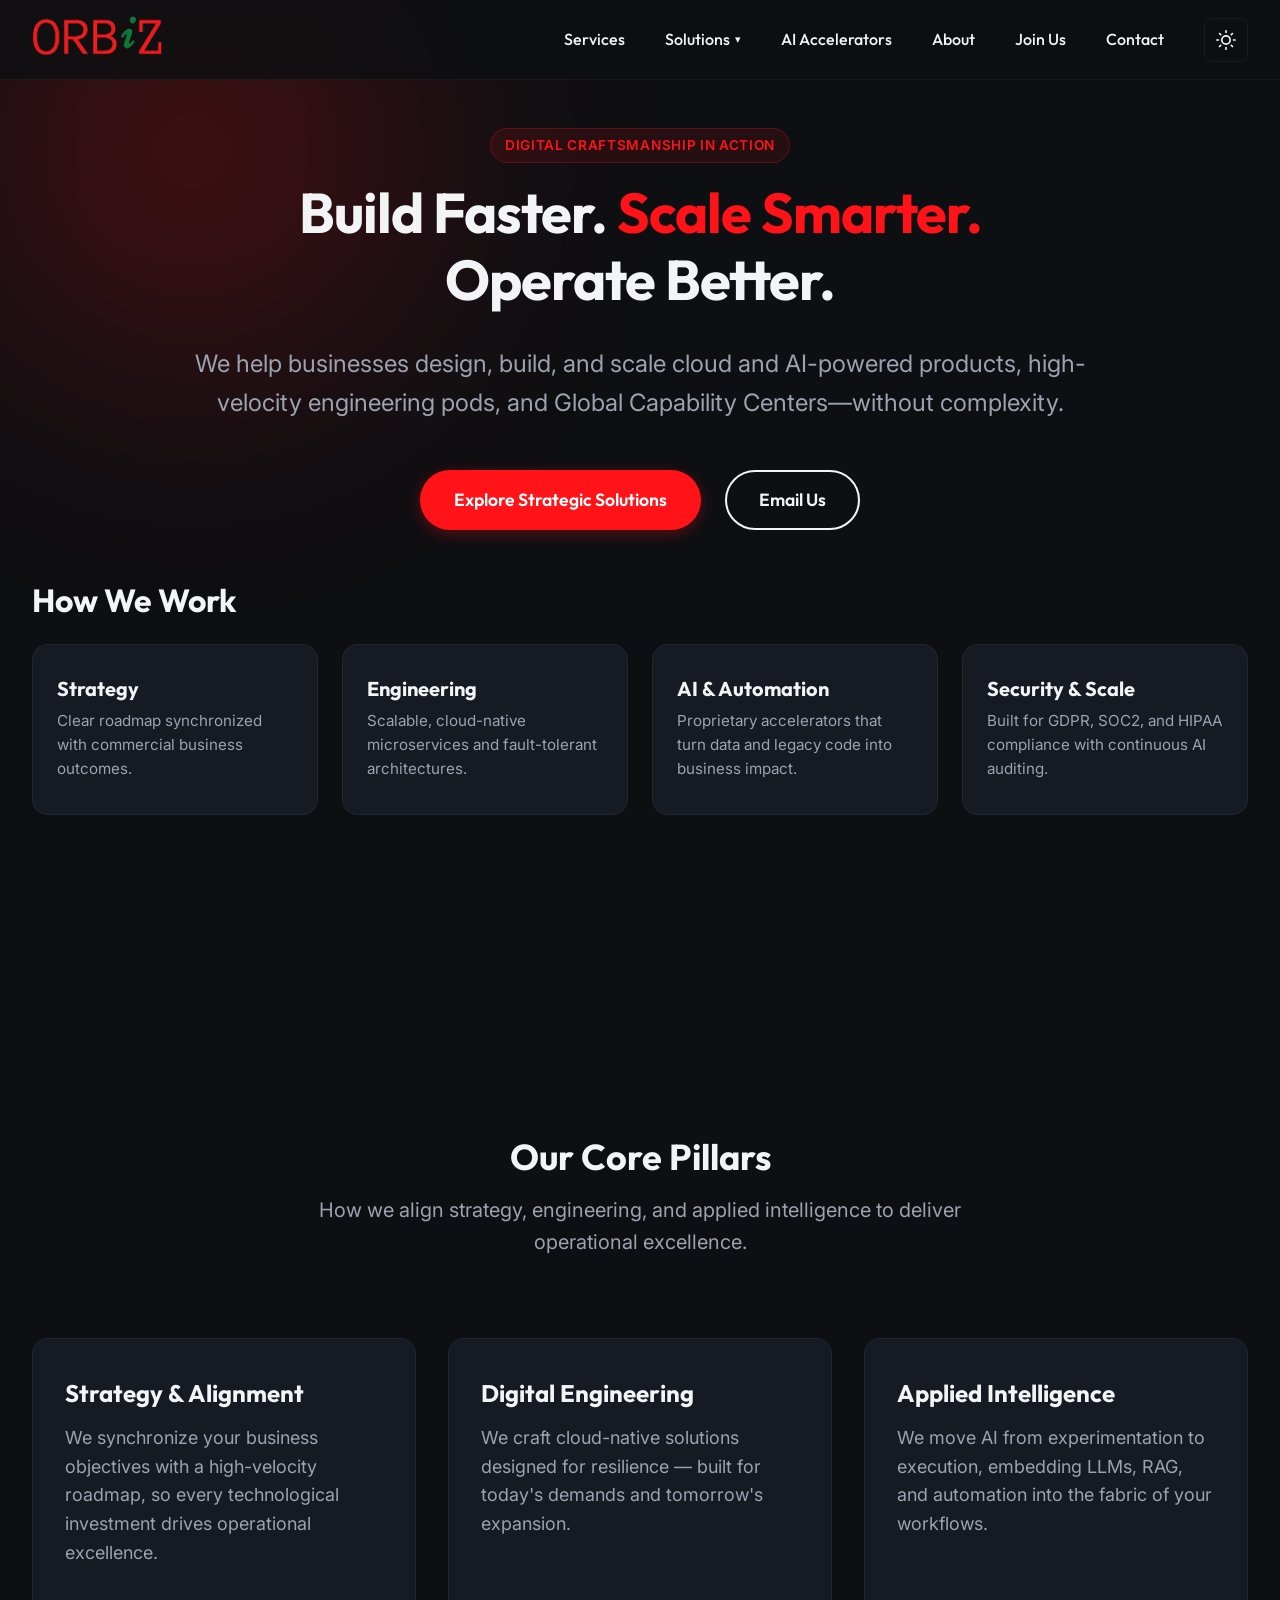
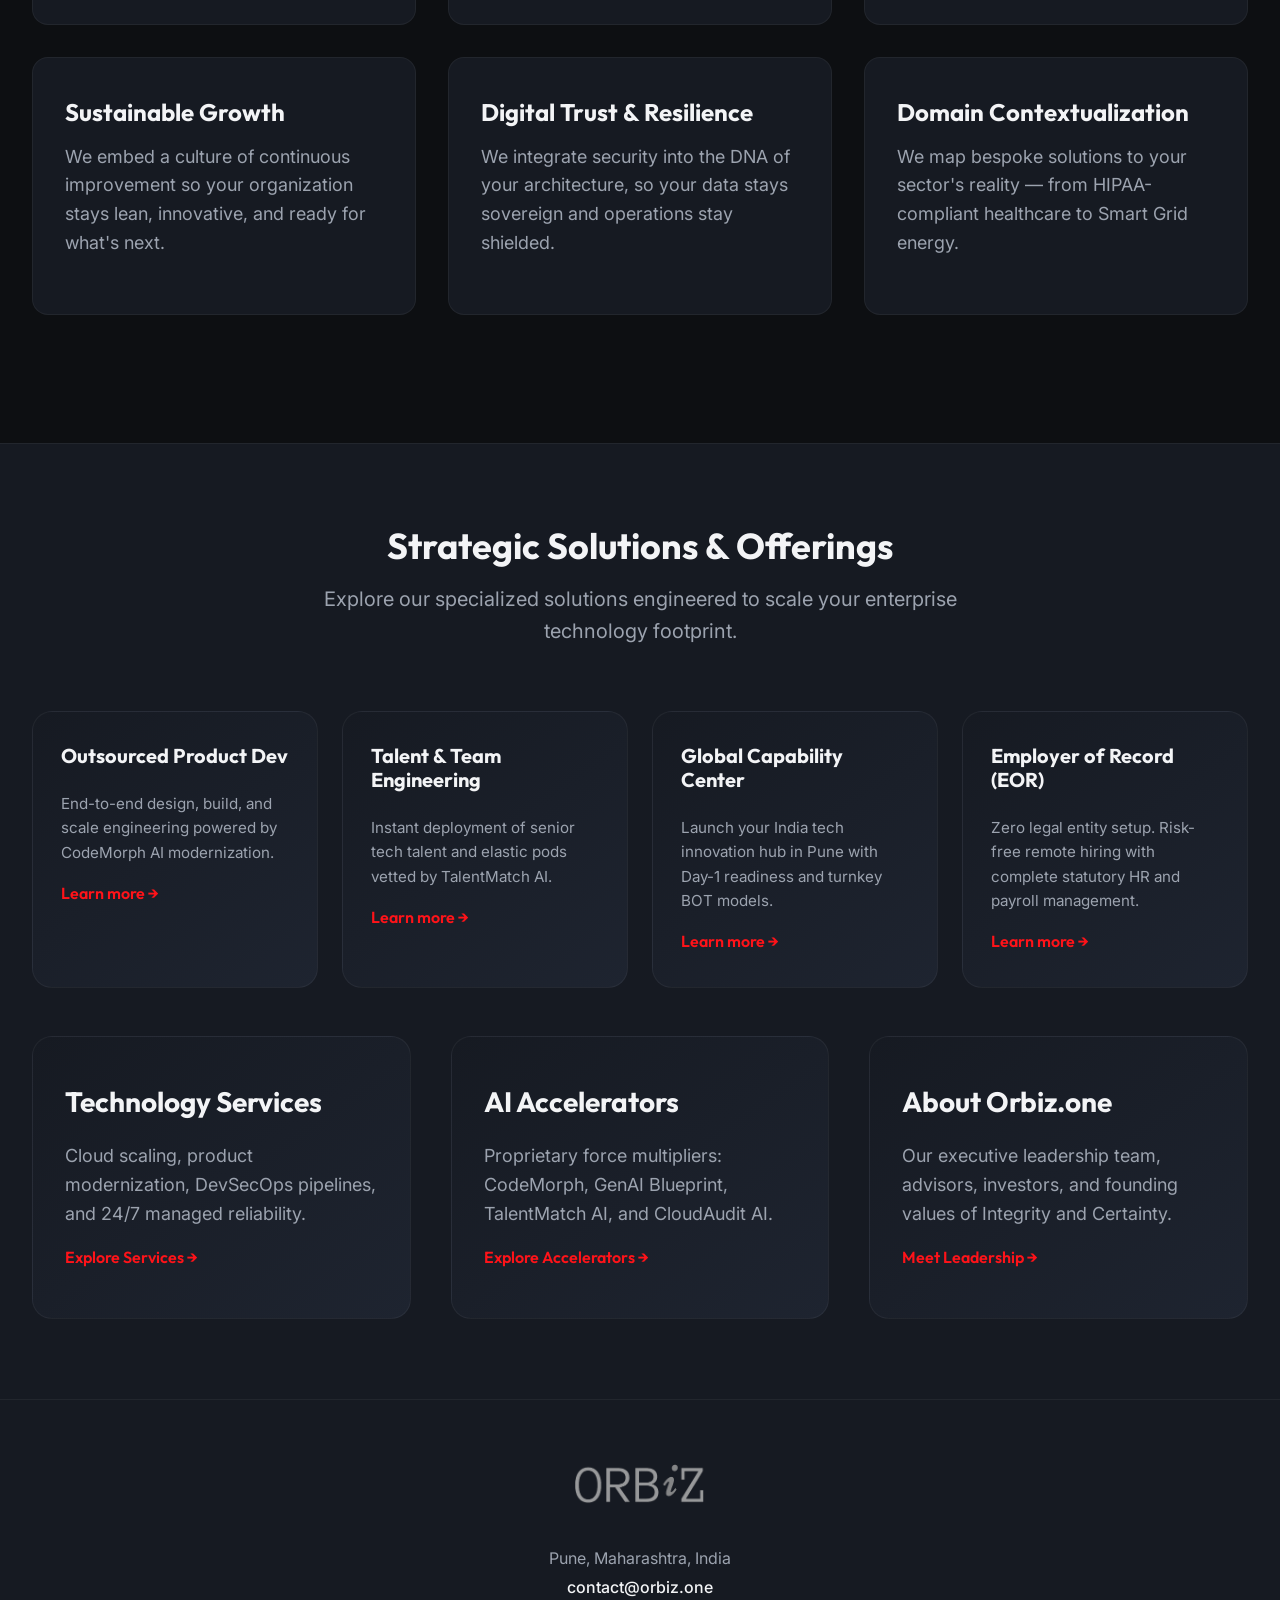
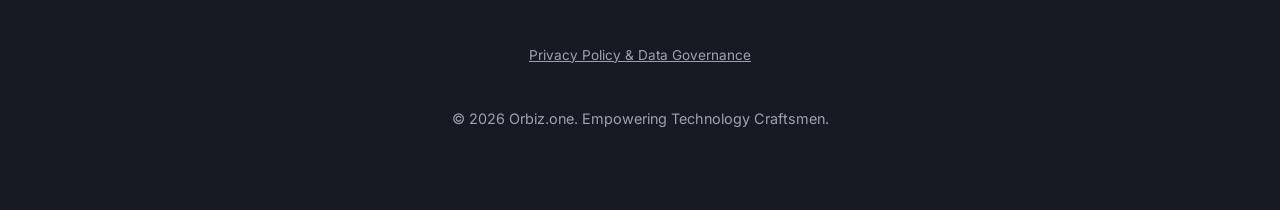
==== commit 760c09c8: "Fine-tune SEO meta tags, Open Graph preview, Core Web Vitals, and add contact & privacy landing page" ====
--- a/index.html
+++ b/index.html
@@ -14,12 +14,19 @@
   <meta property="og:url" content="https://orbiz.one/" />
   <meta property="og:title" content="Orbiz.one - Digital Engineering, Applied AI & GCC Enablement" />
   <meta property="og:description" content="Build Faster. Scale Smarter. Operate Better. We help businesses build and scale cloud and AI-powered products and innovation hubs in India." />
-  <meta property="og:image" content="https://orbiz.one/assets/images/orbiz-logo.png" />
+  <meta property="og:site_name" content="Orbiz.one" />
+  <meta property="og:locale" content="en_US" />
+  <meta property="og:image" content="https://orbiz.one/assets/images/orbiz-social-preview.png" />
+  <meta property="og:image:width" content="1200" />
+  <meta property="og:image:height" content="630" />
+  <meta property="og:image:alt" content="Orbiz.one - Digital Engineering, Applied AI &amp; GCC Enablement" />
 
   <!-- Twitter -->
   <meta name="twitter:card" content="summary_large_image" />
   <meta name="twitter:title" content="Orbiz.one - Digital Engineering & GCC Enablement" />
   <meta name="twitter:description" content="Empowering enterprises with cloud engineering, applied AI, and India capability centers." />
+  <meta name="twitter:image" content="https://orbiz.one/assets/images/orbiz-social-preview.png" />
+  <meta name="twitter:image:alt" content="Orbiz.one - Digital Engineering, Applied AI &amp; GCC Enablement" />
 
   <link rel="preconnect" href="https://fonts.googleapis.com">
   <link rel="preconnect" href="https://fonts.gstatic.com" crossorigin>
@@ -66,7 +73,7 @@
   <header id="navbar">
     <div class="container nav-container">
       <a href="index.html" class="logo">
-        <img src="assets/images/orbiz-logo.png" alt="Orbiz.one Logo" />
+        <img src="assets/images/orbiz-logo.png" alt="Orbiz.one Logo" width="133" height="40" />
       </a>
       <nav class="nav-links" id="navLinks" role="navigation" aria-label="Main Navigation">
         <a href="services.html">Services</a>
@@ -82,6 +89,7 @@
         <a href="products.html">AI Accelerators</a>
         <a href="about.html">About</a>
         <a href="careers.html">Join Us</a>
+        <a href="contact.html">Contact</a>
         <button id="themeToggle" class="btn-icon" aria-label="Toggle Theme">
           <svg id="moonIcon" aria-hidden="true" xmlns="http://www.w3.org/2000/svg" width="20" height="20" viewBox="0 0 24 24" fill="none"
             stroke="currentColor" stroke-width="2" stroke-linecap="round" stroke-linejoin="round">
@@ -232,13 +240,16 @@
   <footer>
     <div class="container footer-content">
       <a href="index.html" class="footer-logo">
-        <img src="assets/images/orbiz-logo.png" alt="Orbiz.one Logo" />
+        <img src="assets/images/orbiz-logo.png" alt="Orbiz.one Logo" width="133" height="40" loading="lazy" decoding="async" />
       </a>
       <div style="text-align: center; color: var(--text-muted); line-height: 1.8;">
         Pune, Maharashtra, India<br>
         <a href="mailto:contact@orbiz.one" style="color: var(--text-main); font-weight: 500; transition: color 0.3s;"
           onmouseover="this.style.color='var(--brand-red)'"
           onmouseout="this.style.color='var(--text-main)'">contact@orbiz.one</a>
+      </div>
+      <div style="text-align: center; margin: 0.5rem 0;">
+        <a href="privacy.html" style="color: var(--text-muted); font-size: 0.85rem; text-decoration: underline;">Privacy Policy &amp; Data Governance</a>
       </div>
       <p class="footer-bottom" style="margin-top: 0;">&copy; 2026 Orbiz.one. Empowering Technology Craftsmen.</p>
     </div>
